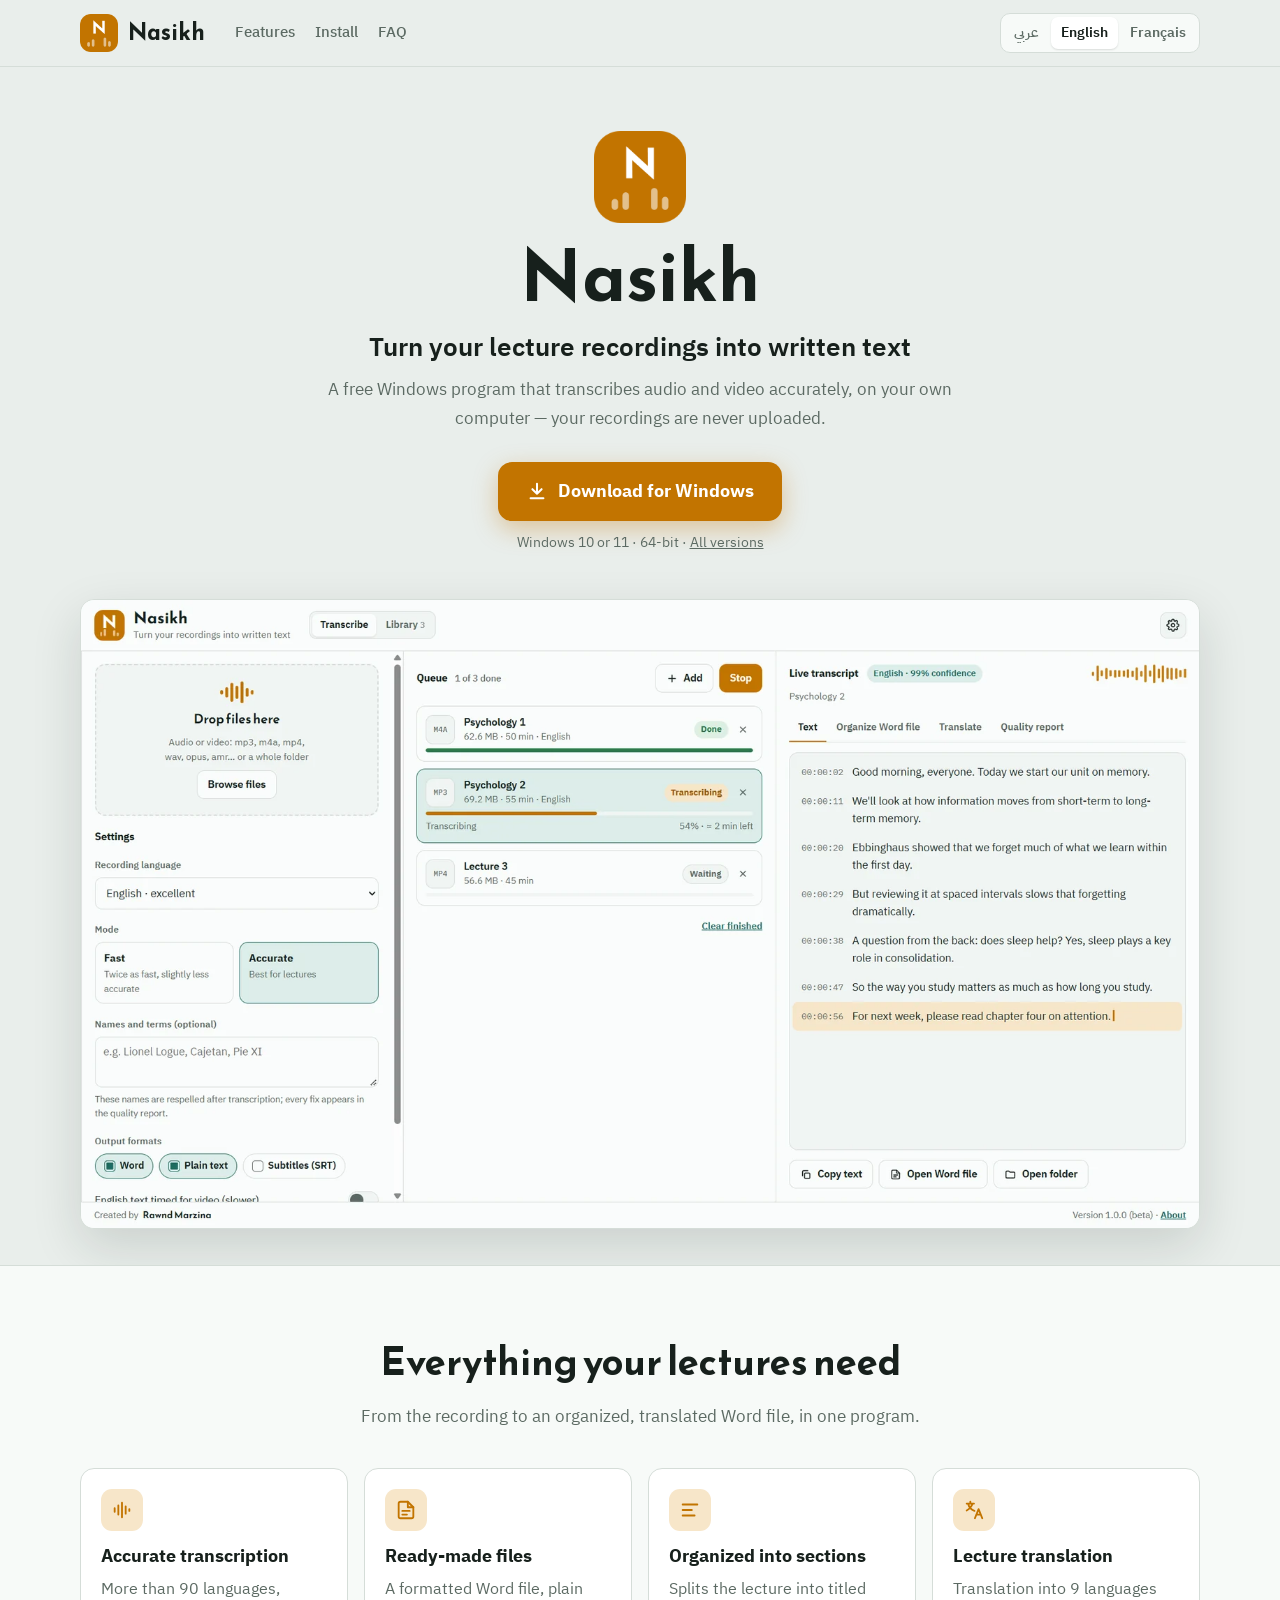
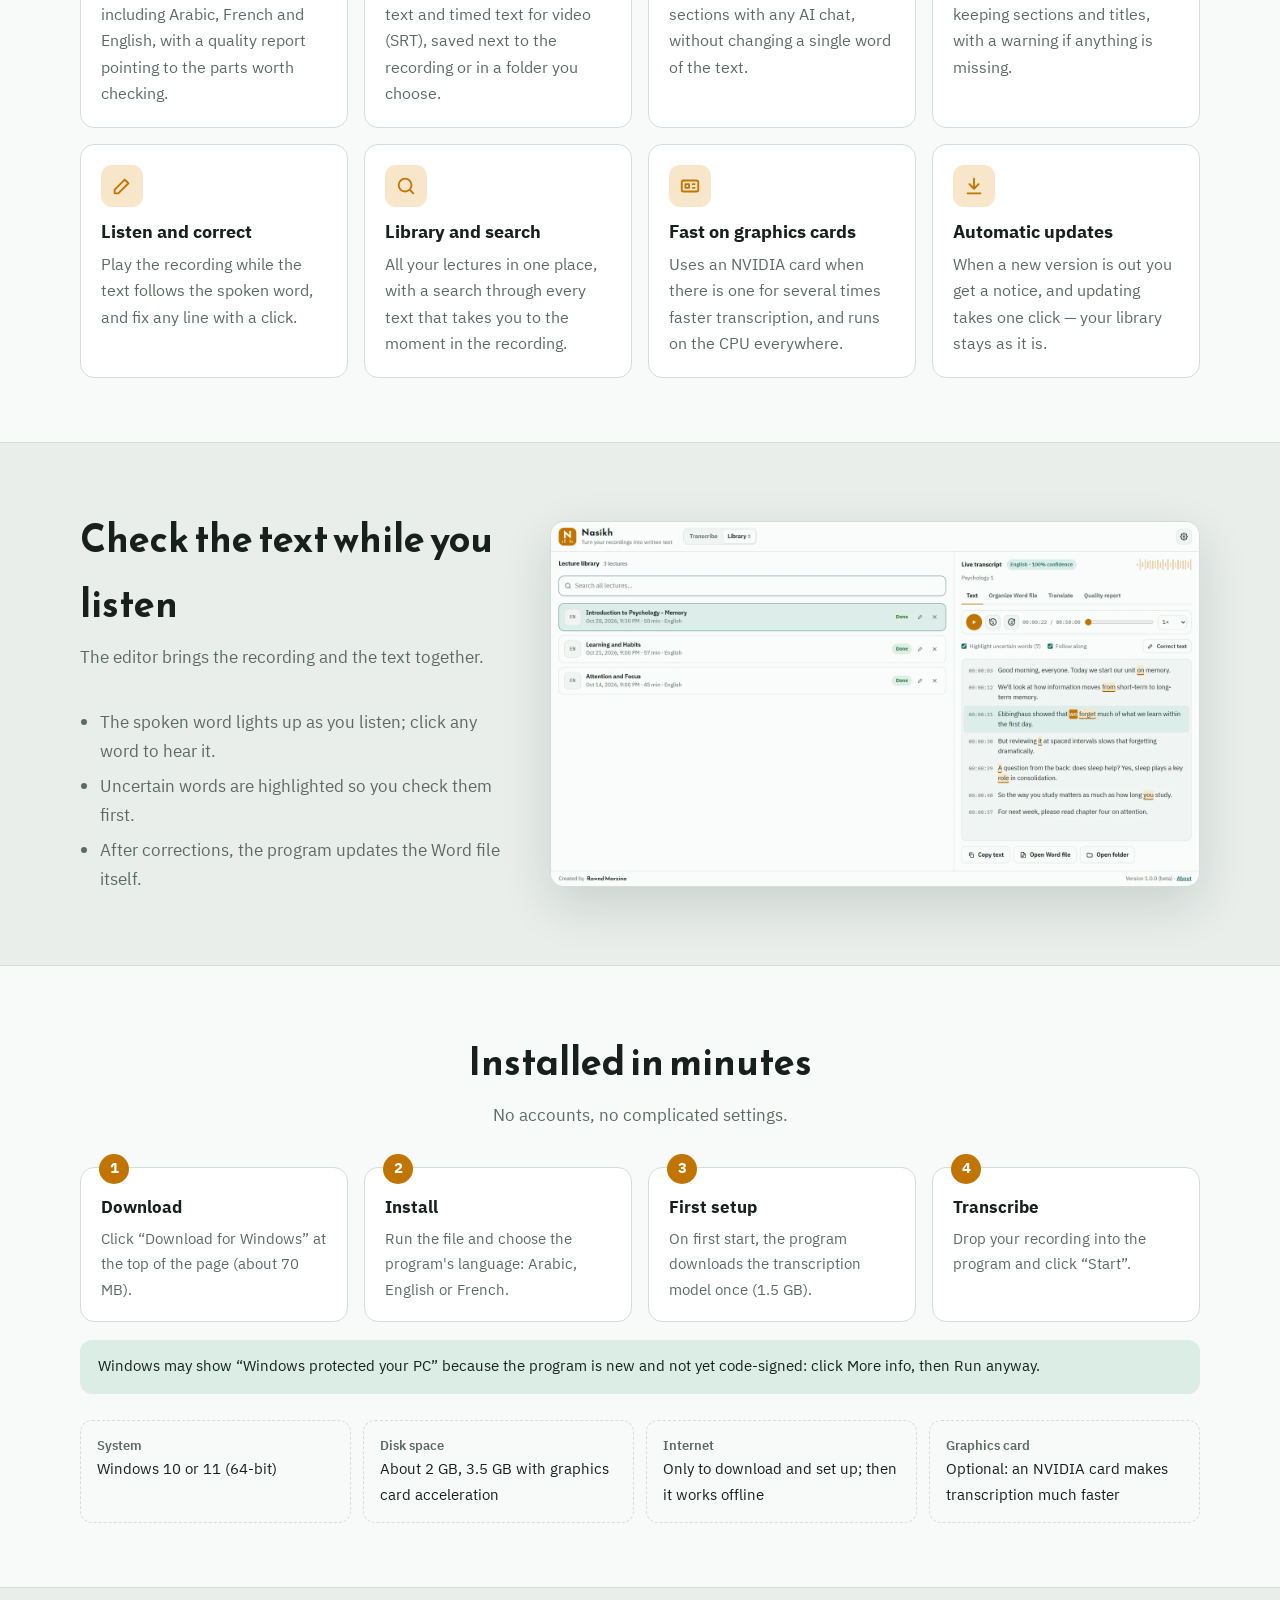
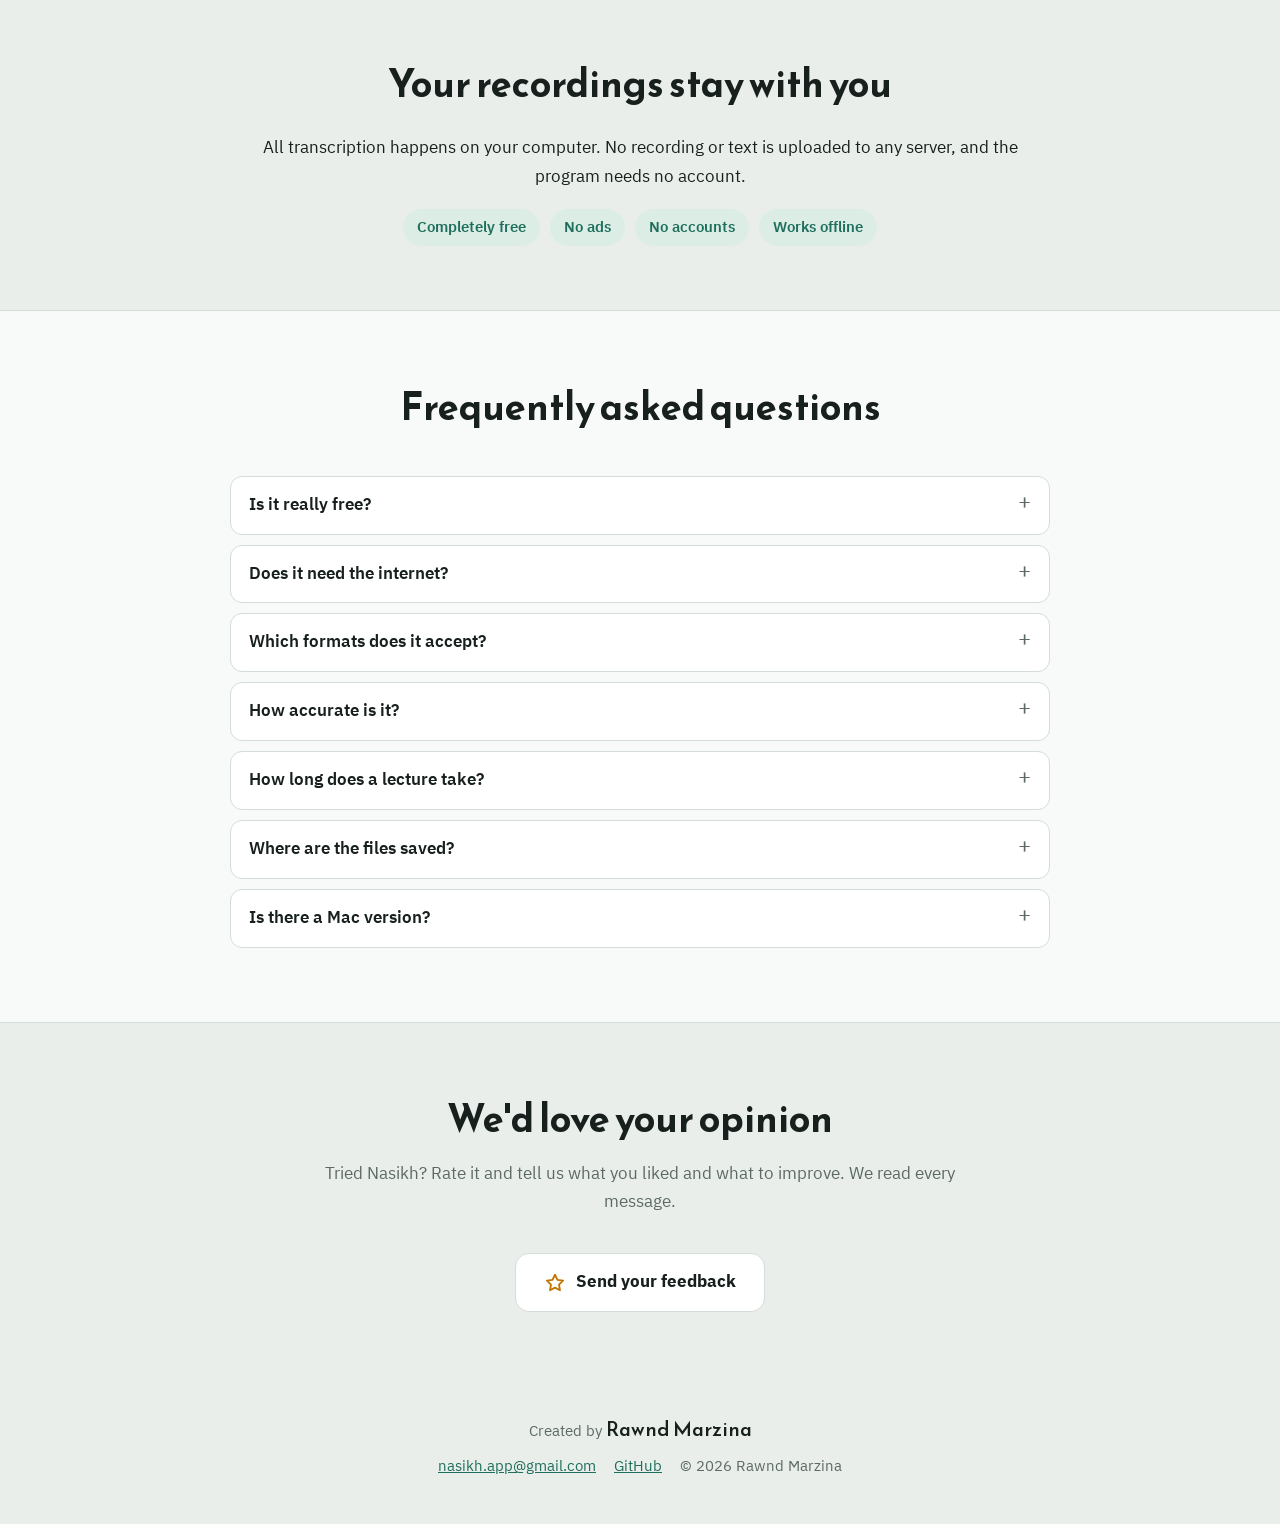
==== docs/index.html @ c2cf0ad9 "Add files via upload" ====
<!doctype html>
<html lang="ar" dir="rtl">
<head>
<meta charset="utf-8">
<meta name="viewport" content="width=device-width, initial-scale=1">
<title>ناسخ · Nasikh</title>
<meta name="description" content="ناسخ: برنامج مجاني يحوّل تسجيلات المحاضرات إلى نص مكتوب على جهازك. Nasikh: free lecture transcription for Windows.">
<meta property="og:title" content="ناسخ · Nasikh">
<meta property="og:description" content="حوّل تسجيلات محاضراتك إلى نص مكتوب، مجاناً وعلى جهازك · Turn your lecture recordings into written text, free.">
<meta property="og:image" content="img/shot-ar-transcribe.webp">
<link rel="icon" type="image/png" href="img/favicon.png" id="favicon">
<link rel="stylesheet" href="fonts/fonts.css">
<style>
  :root {
    --bg: #E9EEEB; --surface: #F7FAF8; --surface-2: #FFFFFF; --line: #D5DDD8; --ink: #17201C; --muted: #5C6A63;
    --accent: #C27400; --accent-ink: #FFFFFF; --accent-soft: #F7E6C9; --teal: #1F6F5C; --teal-soft: #DCEDE6;
    --shadow: 0 18px 50px rgba(20, 35, 28, .14);
    --font-display: "Reem Kufi", "IBM Plex Sans Arabic", system-ui, sans-serif;
    --font-body: "IBM Plex Sans Arabic", system-ui, sans-serif;
  }
  @media (prefers-color-scheme: dark) {
    :root {
      --bg: #1C1F23; --surface: #23272C; --surface-2: #2A2F35; --line: #363C43; --ink: #E2E6EA; --muted: #9AA3AC;
      --accent: #D6A05C; --accent-ink: #1E1408; --accent-soft: #3A3024; --teal: #7CC4AE; --teal-soft: #22332E;
      --shadow: 0 18px 50px rgba(0, 0, 0, .45);
    }
  }
  * { box-sizing: border-box; }
  html { scroll-behavior: smooth; }
  body { margin: 0; background: var(--bg); color: var(--ink); font-family: var(--font-body); font-size: 17px; line-height: 1.7; }
  a { color: var(--teal); }
  img { max-width: 100%; height: auto; display: block; }
  .wrap { width: min(1120px, 100% - 32px); margin-inline: auto; }

  /* header */
  header { position: sticky; top: 0; z-index: 10; background: color-mix(in srgb, var(--bg) 88%, transparent); backdrop-filter: blur(10px); border-bottom: 1px solid var(--line); }
  .bar { display: flex; align-items: center; gap: 18px; height: 66px; }
  .brand { display: flex; align-items: center; gap: 10px; text-decoration: none; color: var(--ink); font-family: var(--font-display); font-size: 23px; font-weight: 700; }
  .brand img { width: 38px; height: 38px; }
  nav.links { display: flex; gap: 20px; margin-inline-start: 12px; }
  nav.links a { color: var(--muted); text-decoration: none; font-size: 15px; font-weight: 500; }
  nav.links a:hover { color: var(--ink); }
  .langs { margin-inline-start: auto; display: inline-flex; padding: 3px; gap: 2px; border: 1px solid var(--line); border-radius: 10px; background: var(--surface); }
  .langs button { border: 0; background: transparent; color: var(--muted); font: inherit; font-size: 14px; font-weight: 600; padding: 4px 10px; border-radius: 7px; cursor: pointer; }
  .langs button[aria-pressed="true"] { background: var(--surface-2); color: var(--ink); box-shadow: 0 1px 2px rgba(0,0,0,.12); }

  /* hero */
  .hero { padding: 64px 0 36px; text-align: center; }
  .hero img.logo { width: 92px; height: 92px; margin: 0 auto 14px; }
  .hero h1 { margin: 0; font-family: var(--font-display); font-size: clamp(44px, 8vw, 72px); line-height: 1.1; }
  .hero .tag { margin: 10px auto 6px; font-size: clamp(20px, 3vw, 26px); font-weight: 600; max-width: 720px; }
  .hero .sub { margin: 0 auto; color: var(--muted); max-width: 640px; }
  .cta { margin-top: 28px; display: flex; flex-direction: column; align-items: center; gap: 10px; }
  .btn { display: inline-flex; align-items: center; gap: 10px; padding: 14px 28px; border-radius: 14px; text-decoration: none; font-weight: 700; font-size: 18px; }
  .btn-main { background: var(--accent); color: var(--accent-ink); box-shadow: 0 8px 24px color-mix(in srgb, var(--accent) 35%, transparent); }
  .btn-main:hover { filter: brightness(1.06); }
  .btn svg { width: 22px; height: 22px; }
  .meta { font-size: 14px; color: var(--muted); }
  .meta a { color: var(--muted); }
  .shot { margin: 44px auto 0; border-radius: 14px; overflow: hidden; border: 1px solid var(--line); box-shadow: var(--shadow); background: var(--surface); }

  section { padding: 64px 0; }
  section h2 { margin: 0 0 8px; font-family: var(--font-display); font-size: clamp(28px, 4vw, 38px); text-align: center; }
  section .lead { margin: 0 auto 36px; text-align: center; color: var(--muted); max-width: 640px; }
  .alt { background: var(--surface); border-block: 1px solid var(--line); }

  /* features */
  .grid { display: grid; grid-template-columns: repeat(auto-fit, minmax(240px, 1fr)); gap: 16px; }
  .card { padding: 20px; border: 1px solid var(--line); border-radius: 14px; background: var(--surface-2); }
  .card .ic { width: 42px; height: 42px; border-radius: 11px; display: grid; place-items: center; background: var(--accent-soft); color: var(--accent); margin-bottom: 10px; }
  .card .ic svg { width: 22px; height: 22px; }
  .card h3 { margin: 0 0 4px; font-size: 18px; }
  .card p { margin: 0; color: var(--muted); font-size: 15.5px; }

  /* editor showcase */
  .show { display: grid; grid-template-columns: 1fr 1.5fr; gap: 36px; align-items: center; }
  .show h2, .show .lead { text-align: start; margin-inline: 0; }
  .show ul { margin: 0; padding-inline-start: 20px; color: var(--muted); }
  .show li { margin-bottom: 6px; }
  .show .shot { margin: 0; }

  /* steps */
  .steps { display: grid; grid-template-columns: repeat(auto-fit, minmax(220px, 1fr)); gap: 16px; counter-reset: step; }
  .step { position: relative; padding: 22px 20px 18px; border-radius: 14px; background: var(--surface-2); border: 1px solid var(--line); }
  .step::before { counter-increment: step; content: counter(step); position: absolute; top: -14px; inset-inline-start: 18px; width: 30px; height: 30px; border-radius: 50%; display: grid; place-items: center; background: var(--accent); color: var(--accent-ink); font-weight: 700; font-size: 15px; }
  .step h3 { margin: 4px 0 4px; font-size: 17px; }
  .step p { margin: 0; color: var(--muted); font-size: 15px; }
  .note { margin-top: 18px; padding: 14px 18px; border-radius: 12px; background: var(--teal-soft); color: var(--ink); font-size: 15px; }
  .req { display: grid; grid-template-columns: repeat(auto-fit, minmax(220px, 1fr)); gap: 12px; margin-top: 26px; }
  .req div { padding: 14px 16px; border-radius: 12px; border: 1px dashed var(--line); font-size: 15px; }
  .req b { display: block; font-size: 13px; color: var(--muted); font-weight: 600; }

  /* privacy */
  .privacy { text-align: center; max-width: 760px; margin-inline: auto; }
  .privacy .badges { display: flex; flex-wrap: wrap; justify-content: center; gap: 10px; margin-top: 18px; }
  .privacy .badges span { padding: 6px 14px; border-radius: 999px; background: var(--teal-soft); color: var(--teal); font-weight: 600; font-size: 14.5px; }

  /* faq */
  .faq { max-width: 820px; margin-inline: auto; }
  details { border: 1px solid var(--line); border-radius: 12px; background: var(--surface-2); margin-bottom: 10px; }
  summary { cursor: pointer; padding: 14px 18px; font-weight: 600; list-style: none; display: flex; justify-content: space-between; gap: 10px; }
  summary::after { content: "+"; color: var(--muted); font-weight: 400; font-size: 22px; line-height: 1; }
  details[open] summary::after { content: "–"; }
  details p { margin: 0; padding: 0 18px 16px; color: var(--muted); }

  .count { font-size: 14px; color: var(--teal); font-weight: 600; }
  .feedback { text-align: center; }
  .feedback .btn { background: var(--surface-2); color: var(--ink); border: 1px solid var(--line); font-size: 17px; }
  .feedback .btn:hover { border-color: var(--accent); }
  .feedback .btn svg { color: var(--accent); }
  footer { padding: 36px 0 44px; text-align: center; color: var(--muted); font-size: 15px; }
  footer .credit { font-family: var(--font-display); font-size: 20px; color: var(--ink); }
  footer .row { display: flex; justify-content: center; flex-wrap: wrap; gap: 6px 18px; margin-top: 8px; }

  @media (max-width: 820px) {
    nav.links { display: none; }
    .show { grid-template-columns: 1fr; }
    .show h2, .show .lead { text-align: center; margin-inline: auto; }
  }
</style>
</head>
<body>

<header>
  <div class="wrap bar">
    <a class="brand" href="#top"><img class="mark" src="img/icon.png" alt=""><span data-t="name"></span></a>
    <nav class="links">
      <a href="#features" data-t="navFeatures"></a>
      <a href="#install" data-t="navInstall"></a>
      <a href="#faq" data-t="navFaq"></a>
    </nav>
    <div class="langs" role="group" aria-label="Language">
      <button type="button" data-lang="ar">عربي</button>
      <button type="button" data-lang="en">English</button>
      <button type="button" data-lang="fr">Français</button>
    </div>
  </div>
</header>

<main id="top">
  <div class="wrap hero">
    <img class="logo mark" src="img/icon.png" alt="">
    <h1 data-t="name"></h1>
    <p class="tag" data-t="tagline"></p>
    <p class="sub" data-t="sub"></p>
    <div class="cta">
      <a class="btn btn-main" id="dl" href="https://github.com/nasikh-app/nasikh/releases/latest">
        <svg viewBox="0 0 24 24" fill="none" stroke="currentColor" stroke-width="2.2" stroke-linecap="round" stroke-linejoin="round" aria-hidden="true"><path d="M12 4v11M7 10l5 5 5-5M5 20h14"/></svg>
        <span data-t="download"></span>
      </a>
      <span class="count" id="dlCount" hidden></span>
      <span class="meta"><span id="dlMeta" data-t="requires"></span> · <a href="https://github.com/nasikh-app/nasikh/releases" data-t="allVersions"></a></span>
    </div>
    <div class="shot"><img id="shotMain" src="img/shot-ar-transcribe.webp" width="1600" height="900" alt=""></div>
  </div>

  <section id="features" class="alt">
    <div class="wrap">
      <h2 data-t="featTitle"></h2>
      <p class="lead" data-t="featLead"></p>
      <div class="grid">
        <div class="card"><div class="ic"><svg viewBox="0 0 24 24" fill="none" stroke="currentColor" stroke-width="2" stroke-linecap="round" aria-hidden="true"><path d="M4 10v4M8 7v10M12 4v16M16 8v8M20 11v2"/></svg></div><h3 data-t="f1t"></h3><p data-t="f1"></p></div>
        <div class="card"><div class="ic"><svg viewBox="0 0 24 24" fill="none" stroke="currentColor" stroke-width="2" stroke-linecap="round" stroke-linejoin="round" aria-hidden="true"><path d="M14 3H6a2 2 0 0 0-2 2v14a2 2 0 0 0 2 2h12a2 2 0 0 0 2-2V9z"/><path d="M14 3v6h6M8 13h8M8 17h5"/></svg></div><h3 data-t="f2t"></h3><p data-t="f2"></p></div>
        <div class="card"><div class="ic"><svg viewBox="0 0 24 24" fill="none" stroke="currentColor" stroke-width="2" stroke-linecap="round" aria-hidden="true"><path d="M4 6h16M4 12h10M4 18h13"/></svg></div><h3 data-t="f3t"></h3><p data-t="f3"></p></div>
        <div class="card"><div class="ic"><svg viewBox="0 0 24 24" fill="none" stroke="currentColor" stroke-width="2" stroke-linecap="round" stroke-linejoin="round" aria-hidden="true"><path d="M4 5h8M8 3v2M5.5 5c1 4 4 7 7 8M10.5 5c-1 3-3.5 6-6.5 7.5M13 21l4-10 4 10M14.5 17h5"/></svg></div><h3 data-t="f4t"></h3><p data-t="f4"></p></div>
        <div class="card"><div class="ic"><svg viewBox="0 0 24 24" fill="none" stroke="currentColor" stroke-width="2" stroke-linecap="round" stroke-linejoin="round" aria-hidden="true"><path d="M4 20h4L19 9l-4-4L4 16z"/></svg></div><h3 data-t="f5t"></h3><p data-t="f5"></p></div>
        <div class="card"><div class="ic"><svg viewBox="0 0 24 24" fill="none" stroke="currentColor" stroke-width="2" stroke-linecap="round" aria-hidden="true"><circle cx="11" cy="11" r="7"/><path d="M20 20l-3.5-3.5"/></svg></div><h3 data-t="f6t"></h3><p data-t="f6"></p></div>
        <div class="card"><div class="ic"><svg viewBox="0 0 24 24" fill="none" stroke="currentColor" stroke-width="2" stroke-linecap="round" stroke-linejoin="round" aria-hidden="true"><rect x="3" y="6" width="18" height="12" rx="2"/><path d="M7 10h4v4H7zM15 10h2M15 14h2"/></svg></div><h3 data-t="f7t"></h3><p data-t="f7"></p></div>
        <div class="card"><div class="ic"><svg viewBox="0 0 24 24" fill="none" stroke="currentColor" stroke-width="2" stroke-linecap="round" stroke-linejoin="round" aria-hidden="true"><path d="M12 4v11M7 10l5 5 5-5M5 20h14"/></svg></div><h3 data-t="f8t"></h3><p data-t="f8"></p></div>
      </div>
    </div>
  </section>

  <section>
    <div class="wrap show">
      <div>
        <h2 data-t="edTitle"></h2>
        <p class="lead" data-t="edLead"></p>
        <ul><li data-t="ed1"></li><li data-t="ed2"></li><li data-t="ed3"></li></ul>
      </div>
      <div class="shot"><img id="shotEditor" src="img/shot-ar-editor.webp" width="1600" height="900" alt="" loading="lazy"></div>
    </div>
  </section>

  <section id="install" class="alt">
    <div class="wrap">
      <h2 data-t="insTitle"></h2>
      <p class="lead" data-t="insLead"></p>
      <div class="steps">
        <div class="step"><h3 data-t="s1t"></h3><p data-t="s1"></p></div>
        <div class="step"><h3 data-t="s2t"></h3><p data-t="s2"></p></div>
        <div class="step"><h3 data-t="s3t"></h3><p data-t="s3"></p></div>
        <div class="step"><h3 data-t="s4t"></h3><p data-t="s4"></p></div>
      </div>
      <p class="note" data-t="smartscreen"></p>
      <div class="req">
        <div><b data-t="rOsT"></b><span data-t="rOs"></span></div>
        <div><b data-t="rDiskT"></b><span data-t="rDisk"></span></div>
        <div><b data-t="rNetT"></b><span data-t="rNet"></span></div>
        <div><b data-t="rGpuT"></b><span data-t="rGpu"></span></div>
      </div>
    </div>
  </section>

  <section>
    <div class="wrap privacy">
      <h2 data-t="prTitle"></h2>
      <p data-t="pr"></p>
      <div class="badges"><span data-t="b1"></span><span data-t="b2"></span><span data-t="b3"></span><span data-t="b4"></span></div>
    </div>
  </section>

  <section id="faq" class="alt">
    <div class="wrap faq">
      <h2 data-t="faqTitle"></h2>
      <p class="lead"></p>
      <details><summary data-t="q1"></summary><p data-t="a1"></p></details>
      <details><summary data-t="q2"></summary><p data-t="a2"></p></details>
      <details><summary data-t="q3"></summary><p data-t="a3"></p></details>
      <details><summary data-t="q4"></summary><p data-t="a4"></p></details>
      <details><summary data-t="q5"></summary><p data-t="a5"></p></details>
      <details><summary data-t="q6"></summary><p data-t="a6"></p></details>
      <details><summary data-t="q7"></summary><p data-t="a7"></p></details>
    </div>
  </section>
  <section class="feedback">
    <div class="wrap">
      <h2 data-t="fbTitle"></h2>
      <p class="lead" data-t="fb"></p>
      <a class="btn" id="fbBtn" href="mailto:nasikh.app@gmail.com" target="_blank" rel="noopener">
        <svg viewBox="0 0 24 24" fill="none" stroke="currentColor" stroke-width="2" stroke-linecap="round" stroke-linejoin="round" aria-hidden="true"><path d="M12 3l2.7 5.6 6.1.9-4.4 4.3 1 6.1L12 17l-5.4 2.9 1-6.1L3.2 9.5l6.1-.9z"/></svg>
        <span data-t="fbBtn"></span>
      </a>
    </div>
  </section>
</main>

<footer>
  <div class="wrap">
    <div><span data-t="by"></span> <bdi class="credit" dir="ltr">Rawnd Marzina</bdi></div>
    <div class="row">
      <a href="mailto:nasikh.app@gmail.com" dir="ltr">nasikh.app@gmail.com</a>
      <a href="https://github.com/nasikh-app/nasikh">GitHub</a>
      <span dir="ltr">© 2026 Rawnd Marzina</span>
    </div>
  </div>
</footer>

<script>
(function () {
  "use strict";
  var T = {
    ar: {
      title: "ناسخ · برنامج مجاني لتفريغ المحاضرات", name: "ناسخ",
      navFeatures: "المزايا", navInstall: "التثبيت", navFaq: "أسئلة شائعة",
      tagline: "حوّل تسجيلات محاضراتك إلى نص مكتوب",
      sub: "برنامج مجاني لويندوز يفرّغ الصوت والفيديو بدقة، ويعمل على جهازك دون رفع تسجيلاتك إلى أي مكان.",
      download: "تنزيل لويندوز", requires: "ويندوز 10 أو 11 · 64 بت", allVersions: "كل الإصدارات",
      meta: "الإصدار {v} · {s} م.ب · ويندوز 10 أو 11", beta: "تجريبي",
      featTitle: "كل ما تحتاجه لمحاضراتك", featLead: "من التسجيل إلى ملف Word مرتّب ومترجم، في برنامج واحد.",
      f1t: "تفريغ دقيق", f1: "أكثر من 90 لغة، منها العربية والفرنسية والإنجليزية، مع تقرير جودة يدلّك على المواضع التي تحتاج مراجعة.",
      f2t: "ملفات جاهزة", f2: "ملف Word منسّق، ونص عادي، ونص بتوقيت للفيديو (SRT)، تُحفظ بجانب التسجيل أو في المجلد الذي تختاره.",
      f3t: "ترتيب في أقسام", f3: "يقسّم المحاضرة إلى أقسام بعناوين بمساعدة أي منصة ذكاء اصطناعي، دون أن يغيّر كلمة واحدة من النص.",
      f4t: "ترجمة المحاضرة", f4: "ترجمة إلى 9 لغات مع الحفاظ على الأقسام والعناوين، وتنبيه إذا نقص شيء من الترجمة.",
      f5t: "استماع وتصحيح", f5: "استمع إلى التسجيل والنص يتابع الكلمة المقروءة، وصحّح أي سطر بضغطة.",
      f6t: "مكتبة وبحث", f6: "كل محاضراتك في مكان واحد، مع بحث في نصوصها كلها يأخذك إلى اللحظة نفسها في التسجيل.",
      f7t: "سريع على كرت الشاشة", f7: "يستعمل كرت NVIDIA إن وُجد ليكون التفريغ أسرع بعدة مرات، ويعمل على المعالج في كل الأجهزة.",
      f8t: "تحديثات تلقائية", f8: "عند صدور نسخة جديدة يظهر تنبيه، والتحديث بضغطة دون أن تتأثر مكتبتك.",
      edTitle: "راجع النص وأنت تستمع", edLead: "المحرر يجمع التسجيل والنص في شاشة واحدة.",
      ed1: "الكلمة المقروءة تتلوّن مع الصوت، واضغط أي كلمة لتسمعها.",
      ed2: "الكلمات غير المؤكدة مميّزة لتراجعها أولاً.",
      ed3: "بعد التصحيح يحدّث البرنامج ملف Word نفسه.",
      insTitle: "التثبيت في دقائق", insLead: "بلا حسابات ولا إعدادات معقدة.",
      s1t: "نزّل البرنامج", s1: "اضغط «تنزيل لويندوز» أعلى الصفحة (حوالي 70 م.ب).",
      s2t: "ثبّته", s2: "شغّل الملف، واختر لغة البرنامج: العربية أو الإنجليزية أو الفرنسية.",
      s3t: "التجهيز الأول", s3: "عند أول تشغيل ينزّل البرنامج نموذج التفريغ مرة واحدة فقط (1.5 غ.ب).",
      s4t: "ابدأ التفريغ", s4: "اسحب تسجيلك إلى البرنامج واضغط «ابدأ التفريغ».",
      smartscreen: "قد يظهر تحذير «Windows protected your PC» لأن البرنامج جديد وغير موقّع رقمياً بعد: اضغط More info ثم Run anyway.",
      rOsT: "النظام", rOs: "ويندوز 10 أو 11 (64 بت)",
      rDiskT: "المساحة", rDisk: "حوالي 2 غ.ب، و3.5 غ.ب مع تسريع كرت الشاشة",
      rNetT: "الإنترنت", rNet: "للتنزيل والتجهيز الأول فقط، ثم يعمل دونه",
      rGpuT: "كرت الشاشة", rGpu: "اختياري: كرت NVIDIA يجعل التفريغ أسرع بكثير",
      prTitle: "تسجيلاتك تبقى عندك", pr: "يجري التفريغ كله على جهازك. لا يُرفع أي تسجيل أو نص إلى أي خادم، ولا يحتاج البرنامج إلى حساب.",
      b1: "مجاني بالكامل", b2: "بلا إعلانات", b3: "بلا حسابات", b4: "يعمل دون إنترنت",
      faqTitle: "أسئلة شائعة",
      q1: "هل البرنامج مجاني فعلاً؟", a1: "نعم، مجاني بالكامل وبلا إعلانات ولا اشتراكات.",
      q2: "هل يحتاج إلى إنترنت؟", a2: "فقط للتنزيل والتجهيز الأول. بعدها يفرّغ دون إنترنت. ترتيب المحاضرة وترجمتها يتمّان بنسخ النص إلى منصة ذكاء اصطناعي تختارها.",
      q3: "ما الصيغ التي يقبلها؟", a3: "الصوت والفيديو بأغلب الصيغ: MP3 وM4A وWAV وOPUS وAMR وMP4 وMOV وMKV وغيرها، ومنها رسائل واتساب الصوتية.",
      q4: "ما مدى دقة التفريغ؟", a4: "الدقة عالية في التسجيلات الواضحة. أضف أسماء الأعلام والمصطلحات قبل التفريغ ليصحّح البرنامج إملاءها، وراجع المواضع التي يدلّك عليها تقرير الجودة.",
      q5: "كم يستغرق تفريغ محاضرة؟", a5: "مع كرت شاشة NVIDIA تُفرَّغ محاضرة ساعة في دقائق، وعلى المعالج وحده يستغرق الأمر وقتاً أطول.",
      q6: "أين تُحفظ الملفات؟", a6: "بجانب التسجيل الأصلي، أو في مجلد تختاره من الإعدادات. ونسخة من كل محاضرة تبقى في مكتبة البرنامج.",
      q7: "هل يوجد إصدار للماك؟", a7: "حالياً لويندوز فقط.",
      fbTitle: "رأيك يهمنا", fb: "جرّبت ناسخ؟ قيّمه وأخبرنا بما أعجبك وما نحسّنه. نقرأ كل رأي.", fbBtn: "أرسل رأيك",
      downloads: "نُزّل {n} مرة",
      by: "فكرة وتطوير:"
    },
    en: {
      title: "Nasikh · Free lecture transcription", name: "Nasikh",
      navFeatures: "Features", navInstall: "Install", navFaq: "FAQ",
      tagline: "Turn your lecture recordings into written text",
      sub: "A free Windows program that transcribes audio and video accurately, on your own computer — your recordings are never uploaded.",
      download: "Download for Windows", requires: "Windows 10 or 11 · 64-bit", allVersions: "All versions",
      meta: "Version {v} · {s} MB · Windows 10 or 11", beta: "beta",
      featTitle: "Everything your lectures need", featLead: "From the recording to an organized, translated Word file, in one program.",
      f1t: "Accurate transcription", f1: "More than 90 languages, including Arabic, French and English, with a quality report pointing to the parts worth checking.",
      f2t: "Ready-made files", f2: "A formatted Word file, plain text and timed text for video (SRT), saved next to the recording or in a folder you choose.",
      f3t: "Organized into sections", f3: "Splits the lecture into titled sections with any AI chat, without changing a single word of the text.",
      f4t: "Lecture translation", f4: "Translation into 9 languages keeping sections and titles, with a warning if anything is missing.",
      f5t: "Listen and correct", f5: "Play the recording while the text follows the spoken word, and fix any line with a click.",
      f6t: "Library and search", f6: "All your lectures in one place, with a search through every text that takes you to the moment in the recording.",
      f7t: "Fast on graphics cards", f7: "Uses an NVIDIA card when there is one for several times faster transcription, and runs on the CPU everywhere.",
      f8t: "Automatic updates", f8: "When a new version is out you get a notice, and updating takes one click — your library stays as it is.",
      edTitle: "Check the text while you listen", edLead: "The editor brings the recording and the text together.",
      ed1: "The spoken word lights up as you listen; click any word to hear it.",
      ed2: "Uncertain words are highlighted so you check them first.",
      ed3: "After corrections, the program updates the Word file itself.",
      insTitle: "Installed in minutes", insLead: "No accounts, no complicated settings.",
      s1t: "Download", s1: "Click “Download for Windows” at the top of the page (about 70 MB).",
      s2t: "Install", s2: "Run the file and choose the program's language: Arabic, English or French.",
      s3t: "First setup", s3: "On first start, the program downloads the transcription model once (1.5 GB).",
      s4t: "Transcribe", s4: "Drop your recording into the program and click “Start”.",
      smartscreen: "Windows may show “Windows protected your PC” because the program is new and not yet code-signed: click More info, then Run anyway.",
      rOsT: "System", rOs: "Windows 10 or 11 (64-bit)",
      rDiskT: "Disk space", rDisk: "About 2 GB, 3.5 GB with graphics card acceleration",
      rNetT: "Internet", rNet: "Only to download and set up; then it works offline",
      rGpuT: "Graphics card", rGpu: "Optional: an NVIDIA card makes transcription much faster",
      prTitle: "Your recordings stay with you", pr: "All transcription happens on your computer. No recording or text is uploaded to any server, and the program needs no account.",
      b1: "Completely free", b2: "No ads", b3: "No accounts", b4: "Works offline",
      faqTitle: "Frequently asked questions",
      q1: "Is it really free?", a1: "Yes — completely free, with no ads and no subscriptions.",
      q2: "Does it need the internet?", a2: "Only to download and for the first setup. After that it transcribes offline. Organizing and translating a lecture work by copying the text into an AI chat of your choice.",
      q3: "Which formats does it accept?", a3: "Audio and video in most formats: MP3, M4A, WAV, OPUS, AMR, MP4, MOV, MKV and more, including WhatsApp voice messages.",
      q4: "How accurate is it?", a4: "Very accurate on clear recordings. Add names and terms before transcribing so the program fixes their spelling, and check the parts the quality report points to.",
      q5: "How long does a lecture take?", a5: "With an NVIDIA graphics card, an hour-long lecture takes minutes; on the CPU alone it takes longer.",
      q6: "Where are the files saved?", a6: "Next to the original recording, or in a folder you choose in the settings. A copy of every lecture also stays in the program's library.",
      q7: "Is there a Mac version?", a7: "For now, Windows only.",
      fbTitle: "We'd love your opinion", fb: "Tried Nasikh? Rate it and tell us what you liked and what to improve. We read every message.", fbBtn: "Send your feedback",
      downloads: "Downloaded {n} times",
      by: "Created by"
    },
    fr: {
      title: "Nasikh · Transcription gratuite de cours", name: "Nasikh",
      navFeatures: "Fonctions", navInstall: "Installation", navFaq: "Questions",
      tagline: "Transformez vos enregistrements de cours en texte",
      sub: "Un programme gratuit pour Windows qui transcrit l'audio et la vidéo avec précision, sur votre ordinateur — vos enregistrements ne sont jamais envoyés ailleurs.",
      download: "Télécharger pour Windows", requires: "Windows 10 ou 11 · 64 bits", allVersions: "Toutes les versions",
      meta: "Version {v} · {s} Mo · Windows 10 ou 11", beta: "bêta",
      featTitle: "Tout ce dont vos cours ont besoin", featLead: "De l'enregistrement à un fichier Word organisé et traduit, dans un seul programme.",
      f1t: "Transcription précise", f1: "Plus de 90 langues, dont l'arabe, le français et l'anglais, avec un rapport de qualité qui signale les passages à vérifier.",
      f2t: "Fichiers prêts", f2: "Un fichier Word mis en forme, du texte brut et du texte minuté pour la vidéo (SRT), à côté de l'enregistrement ou dans le dossier de votre choix.",
      f3t: "Organisation en sections", f3: "Découpe le cours en sections titrées avec n'importe quelle IA, sans changer un seul mot du texte.",
      f4t: "Traduction du cours", f4: "Traduction dans 9 langues en gardant sections et titres, avec une alerte s'il manque quelque chose.",
      f5t: "Écouter et corriger", f5: "Écoutez l'enregistrement pendant que le texte suit le mot prononcé, et corrigez une ligne d'un clic.",
      f6t: "Bibliothèque et recherche", f6: "Tous vos cours au même endroit, avec une recherche dans tous les textes qui vous amène au moment précis de l'enregistrement.",
      f7t: "Rapide avec une carte graphique", f7: "Utilise une carte NVIDIA s'il y en a une pour une transcription plusieurs fois plus rapide, et fonctionne partout sur le processeur.",
      f8t: "Mises à jour automatiques", f8: "Quand une nouvelle version sort, un avis s'affiche et la mise à jour se fait d'un clic, sans toucher à votre bibliothèque.",
      edTitle: "Vérifiez le texte en écoutant", edLead: "L'éditeur réunit l'enregistrement et le texte.",
      ed1: "Le mot prononcé s'allume pendant l'écoute ; cliquez sur un mot pour l'entendre.",
      ed2: "Les mots incertains sont surlignés pour les vérifier en premier.",
      ed3: "Après correction, le programme met à jour le fichier Word lui-même.",
      insTitle: "Installé en quelques minutes", insLead: "Ni compte, ni réglages compliqués.",
      s1t: "Téléchargez", s1: "Cliquez sur « Télécharger pour Windows » en haut de la page (environ 70 Mo).",
      s2t: "Installez", s2: "Lancez le fichier et choisissez la langue du programme : arabe, anglais ou français.",
      s3t: "Première préparation", s3: "Au premier lancement, le programme télécharge une seule fois le modèle de transcription (1,5 Go).",
      s4t: "Transcrivez", s4: "Déposez votre enregistrement dans le programme et cliquez sur « Démarrer ».",
      smartscreen: "Windows peut afficher « Windows a protégé votre ordinateur », car le programme est nouveau et pas encore signé : cliquez sur Informations complémentaires, puis Exécuter quand même.",
      rOsT: "Système", rOs: "Windows 10 ou 11 (64 bits)",
      rDiskT: "Espace disque", rDisk: "Environ 2 Go, 3,5 Go avec l'accélération graphique",
      rNetT: "Internet", rNet: "Seulement pour télécharger et préparer ; ensuite hors ligne",
      rGpuT: "Carte graphique", rGpu: "Facultatif : une carte NVIDIA accélère beaucoup la transcription",
      prTitle: "Vos enregistrements restent chez vous", pr: "Toute la transcription se fait sur votre ordinateur. Aucun enregistrement ni texte n'est envoyé à un serveur, et le programme ne demande aucun compte.",
      b1: "Entièrement gratuit", b2: "Sans publicité", b3: "Sans compte", b4: "Fonctionne hors ligne",
      faqTitle: "Questions fréquentes",
      q1: "Est-ce vraiment gratuit ?", a1: "Oui, entièrement gratuit, sans publicité ni abonnement.",
      q2: "Faut-il internet ?", a2: "Seulement pour télécharger et pour la première préparation. Ensuite la transcription se fait hors ligne. L'organisation et la traduction d'un cours se font en copiant le texte dans l'IA de votre choix.",
      q3: "Quels formats sont acceptés ?", a3: "L'audio et la vidéo dans la plupart des formats : MP3, M4A, WAV, OPUS, AMR, MP4, MOV, MKV et d'autres, y compris les messages vocaux WhatsApp.",
      q4: "Quelle est la précision ?", a4: "Très bonne sur les enregistrements clairs. Ajoutez les noms et les termes avant la transcription pour que le programme corrige leur orthographe, et vérifiez les passages signalés par le rapport de qualité.",
      q5: "Combien de temps pour un cours ?", a5: "Avec une carte graphique NVIDIA, un cours d'une heure prend quelques minutes ; sur le processeur seul, c'est plus long.",
      q6: "Où sont enregistrés les fichiers ?", a6: "À côté de l'enregistrement d'origine, ou dans un dossier choisi dans les réglages. Une copie de chaque cours reste aussi dans la bibliothèque du programme.",
      q7: "Existe-t-il une version Mac ?", a7: "Pour l'instant, Windows seulement.",
      fbTitle: "Votre avis compte", fb: "Vous avez essayé Nasikh ? Notez-le et dites-nous ce qui vous a plu et ce qu'il faut améliorer. Nous lisons chaque message.", fbBtn: "Donner votre avis",
      downloads: "Téléchargé {n} fois",
      by: "Créé par"
    }
  };
  // Set once the accounts exist (see packaging/github/WEBSITE.md).
  var CONFIG = {
    goatcounter: "nasikh",  // https://nasikh.goatcounter.com (private visitor statistics)
    feedback: "https://forms.gle/FH2LsjnkosEtTKuNA",  // Google Form (rating + comments), answers go to nasikh.app@gmail.com
    showDownloadsFrom: 100  // the download count appears on the page from this number (always with ?stats)
  };
  var release = null, downloads = 0;

  if (CONFIG.goatcounter) {  // cookie-free statistics, seen only by the site's owner
    var gc = document.createElement("script");
    gc.async = true;
    gc.src = "https://gc.zgo.at/count.js";
    gc.setAttribute("data-goatcounter", "https://" + CONFIG.goatcounter + ".goatcounter.com/count");
    document.head.appendChild(gc);
  }
  if (CONFIG.feedback) document.getElementById("fbBtn").href = CONFIG.feedback;

  function pickLang() {
    var m = /[?&]lang=(ar|en|fr)/.exec(location.search);
    if (m) return m[1];
    try { var saved = localStorage.getItem("nasikh-lang"); if (T[saved]) return saved; } catch (e) {}
    var nav = (navigator.language || "ar").slice(0, 2);
    return T[nav] ? nav : "ar";
  }

  function apply(lang) {
    var t = T[lang], root = document.documentElement;
    root.lang = lang;
    root.dir = lang === "ar" ? "rtl" : "ltr";
    document.title = t.title;
    document.querySelectorAll("[data-t]").forEach(function (el) { el.textContent = t[el.getAttribute("data-t")] || ""; });
    document.querySelectorAll(".langs button").forEach(function (b) { b.setAttribute("aria-pressed", String(b.dataset.lang === lang)); });
    // the logo letter follows the language, as in the program: ن in Arabic, N otherwise
    var latin = lang === "ar" ? "" : "-latin";
    document.querySelectorAll("img.mark").forEach(function (im) { im.src = "img/icon" + latin + ".png"; });
    document.getElementById("favicon").href = "img/favicon" + latin + ".png";
    document.getElementById("shotMain").src = "img/shot-" + lang + "-transcribe.webp";
    document.getElementById("shotMain").alt = t.tagline;
    document.getElementById("shotEditor").src = "img/shot-" + lang + "-editor.webp";
    document.getElementById("shotEditor").alt = t.edTitle;
    if (release) {
      var v = release.version.split("-");
      document.getElementById("dlMeta").textContent = t.meta.replace("{v}", v[0] + (v[1] ? " (" + t.beta + ")" : ""))
        .replace("{s}", Math.round(release.size / 1048576));
    }
    var count = document.getElementById("dlCount");
    count.hidden = !(downloads && (downloads >= CONFIG.showDownloadsFrom || /[?&]stats\b/.test(location.search)));
    count.textContent = t.downloads.replace("{n}", downloads.toLocaleString(lang === "ar" ? "en" : lang));
    if (!CONFIG.feedback) {
      document.getElementById("fbBtn").href = "mailto:nasikh.app@gmail.com?subject=" + encodeURIComponent(t.fbBtn + " · Nasikh");
    }
    try { localStorage.setItem("nasikh-lang", lang); } catch (e) {}
  }

  var lang = pickLang();
  apply(lang);
  document.querySelectorAll(".langs button").forEach(function (b) {
    b.addEventListener("click", function () { lang = b.dataset.lang; apply(lang); });
  });

  // The download button points straight at the newest installer.
  // All releases at once: the newest one feeds the download button, all of them the count.
  fetch("https://api.github.com/repos/nasikh-app/nasikh/releases?per_page=100")
    .then(function (r) { return r.ok ? r.json() : null; })
    .then(function (list) {
      if (!list) return;
      var setup = function (rel) {
        return (rel.assets || []).filter(function (a) { return /^Nasikh-Setup-.*\.exe$/.test(a.name); })[0];
      };
      list.forEach(function (rel) { var a = setup(rel); if (a) downloads += a.download_count || 0; });
      var latest = list.filter(function (rel) { return !rel.draft && !rel.prerelease && setup(rel); })[0];
      if (latest) {
        var asset = setup(latest);
        document.getElementById("dl").href = asset.browser_download_url;
        release = { version: String(latest.tag_name).replace(/^v/, ""), size: asset.size };
      }
      apply(lang);
    })
    .catch(function () {});
})();
</script>
</body>
</html>
---- docs/fonts/fonts.css ----
@font-face {
  font-family: 'IBM Plex Sans Arabic';
  font-style: normal;
  font-weight: 400;
  font-display: swap;
  src: url(IBMPlexSansArabic-400-arabic-a9cefd.woff2) format('woff2');
  unicode-range: U+0600-06FF, U+0750-077F, U+0870-0891, U+0897-08E1, U+08E3-08FF, U+200C-200E, U+2010-2011, U+204F, U+2E41, U+FB50-FDFF, U+FE70-FE74, U+FE76-FEFC, U+102E0-102FB, U+10E60-10E7E, U+10EC2-10EC7, U+10EC9-10EEE, U+10EF0-10EFF, U+1EE00-1EE03, U+1EE05-1EE1F, U+1EE21-1EE22, U+1EE24, U+1EE27, U+1EE29-1EE32, U+1EE34-1EE37, U+1EE39, U+1EE3B, U+1EE42, U+1EE47, U+1EE49, U+1EE4B, U+1EE4D-1EE4F, U+1EE51-1EE52, U+1EE54, U+1EE57, U+1EE59, U+1EE5B, U+1EE5D, U+1EE5F, U+1EE61-1EE62, U+1EE64, U+1EE67-1EE6A, U+1EE6C-1EE72, U+1EE74-1EE77, U+1EE79-1EE7C, U+1EE7E, U+1EE80-1EE89, U+1EE8B-1EE9B, U+1EEA1-1EEA3, U+1EEA5-1EEA9, U+1EEAB-1EEBB, U+1EEF0-1EEF1;
}
@font-face {
  font-family: 'IBM Plex Sans Arabic';
  font-style: normal;
  font-weight: 400;
  font-display: swap;
  src: url(IBMPlexSansArabic-400-latin-ext-9e1027.woff2) format('woff2');
  unicode-range: U+0100-02BA, U+02BD-02C5, U+02C7-02CC, U+02CE-02D7, U+02DD-02FF, U+0304, U+0308, U+0329, U+1D00-1DBF, U+1E00-1E9F, U+1EF2-1EFF, U+2020, U+20A0-20AB, U+20AD-20C4, U+2113, U+2C60-2C7F, U+A720-A7FF;
}
@font-face {
  font-family: 'IBM Plex Sans Arabic';
  font-style: normal;
  font-weight: 400;
  font-display: swap;
  src: url(IBMPlexSansArabic-400-latin-653bfd.woff2) format('woff2');
  unicode-range: U+0000-00FF, U+0131, U+0152-0153, U+02BB-02BC, U+02C6, U+02DA, U+02DC, U+0304, U+0308, U+0329, U+2000-206F, U+20AC, U+2122, U+2191, U+2193, U+2212, U+2215, U+FEFF, U+FFFD;
}
@font-face {
  font-family: 'IBM Plex Sans Arabic';
  font-style: normal;
  font-weight: 500;
  font-display: swap;
  src: url(IBMPlexSansArabic-500-arabic-31cb97.woff2) format('woff2');
  unicode-range: U+0600-06FF, U+0750-077F, U+0870-0891, U+0897-08E1, U+08E3-08FF, U+200C-200E, U+2010-2011, U+204F, U+2E41, U+FB50-FDFF, U+FE70-FE74, U+FE76-FEFC, U+102E0-102FB, U+10E60-10E7E, U+10EC2-10EC7, U+10EC9-10EEE, U+10EF0-10EFF, U+1EE00-1EE03, U+1EE05-1EE1F, U+1EE21-1EE22, U+1EE24, U+1EE27, U+1EE29-1EE32, U+1EE34-1EE37, U+1EE39, U+1EE3B, U+1EE42, U+1EE47, U+1EE49, U+1EE4B, U+1EE4D-1EE4F, U+1EE51-1EE52, U+1EE54, U+1EE57, U+1EE59, U+1EE5B, U+1EE5D, U+1EE5F, U+1EE61-1EE62, U+1EE64, U+1EE67-1EE6A, U+1EE6C-1EE72, U+1EE74-1EE77, U+1EE79-1EE7C, U+1EE7E, U+1EE80-1EE89, U+1EE8B-1EE9B, U+1EEA1-1EEA3, U+1EEA5-1EEA9, U+1EEAB-1EEBB, U+1EEF0-1EEF1;
}
@font-face {
  font-family: 'IBM Plex Sans Arabic';
  font-style: normal;
  font-weight: 500;
  font-display: swap;
  src: url(IBMPlexSansArabic-500-latin-ext-946dca.woff2) format('woff2');
  unicode-range: U+0100-02BA, U+02BD-02C5, U+02C7-02CC, U+02CE-02D7, U+02DD-02FF, U+0304, U+0308, U+0329, U+1D00-1DBF, U+1E00-1E9F, U+1EF2-1EFF, U+2020, U+20A0-20AB, U+20AD-20C4, U+2113, U+2C60-2C7F, U+A720-A7FF;
}
@font-face {
  font-family: 'IBM Plex Sans Arabic';
  font-style: normal;
  font-weight: 500;
  font-display: swap;
  src: url(IBMPlexSansArabic-500-latin-c55b4b.woff2) format('woff2');
  unicode-range: U+0000-00FF, U+0131, U+0152-0153, U+02BB-02BC, U+02C6, U+02DA, U+02DC, U+0304, U+0308, U+0329, U+2000-206F, U+20AC, U+2122, U+2191, U+2193, U+2212, U+2215, U+FEFF, U+FFFD;
}
@font-face {
  font-family: 'IBM Plex Sans Arabic';
  font-style: normal;
  font-weight: 600;
  font-display: swap;
  src: url(IBMPlexSansArabic-600-arabic-9e5c01.woff2) format('woff2');
  unicode-range: U+0600-06FF, U+0750-077F, U+0870-0891, U+0897-08E1, U+08E3-08FF, U+200C-200E, U+2010-2011, U+204F, U+2E41, U+FB50-FDFF, U+FE70-FE74, U+FE76-FEFC, U+102E0-102FB, U+10E60-10E7E, U+10EC2-10EC7, U+10EC9-10EEE, U+10EF0-10EFF, U+1EE00-1EE03, U+1EE05-1EE1F, U+1EE21-1EE22, U+1EE24, U+1EE27, U+1EE29-1EE32, U+1EE34-1EE37, U+1EE39, U+1EE3B, U+1EE42, U+1EE47, U+1EE49, U+1EE4B, U+1EE4D-1EE4F, U+1EE51-1EE52, U+1EE54, U+1EE57, U+1EE59, U+1EE5B, U+1EE5D, U+1EE5F, U+1EE61-1EE62, U+1EE64, U+1EE67-1EE6A, U+1EE6C-1EE72, U+1EE74-1EE77, U+1EE79-1EE7C, U+1EE7E, U+1EE80-1EE89, U+1EE8B-1EE9B, U+1EEA1-1EEA3, U+1EEA5-1EEA9, U+1EEAB-1EEBB, U+1EEF0-1EEF1;
}
@font-face {
  font-family: 'IBM Plex Sans Arabic';
  font-style: normal;
  font-weight: 600;
  font-display: swap;
  src: url(IBMPlexSansArabic-600-latin-ext-995920.woff2) format('woff2');
  unicode-range: U+0100-02BA, U+02BD-02C5, U+02C7-02CC, U+02CE-02D7, U+02DD-02FF, U+0304, U+0308, U+0329, U+1D00-1DBF, U+1E00-1E9F, U+1EF2-1EFF, U+2020, U+20A0-20AB, U+20AD-20C4, U+2113, U+2C60-2C7F, U+A720-A7FF;
}
@font-face {
  font-family: 'IBM Plex Sans Arabic';
  font-style: normal;
  font-weight: 600;
  font-display: swap;
  src: url(IBMPlexSansArabic-600-latin-ee160f.woff2) format('woff2');
  unicode-range: U+0000-00FF, U+0131, U+0152-0153, U+02BB-02BC, U+02C6, U+02DA, U+02DC, U+0304, U+0308, U+0329, U+2000-206F, U+20AC, U+2122, U+2191, U+2193, U+2212, U+2215, U+FEFF, U+FFFD;
}
@font-face {
  font-family: 'IBM Plex Sans Arabic';
  font-style: normal;
  font-weight: 700;
  font-display: swap;
  src: url(IBMPlexSansArabic-700-arabic-27765d.woff2) format('woff2');
  unicode-range: U+0600-06FF, U+0750-077F, U+0870-0891, U+0897-08E1, U+08E3-08FF, U+200C-200E, U+2010-2011, U+204F, U+2E41, U+FB50-FDFF, U+FE70-FE74, U+FE76-FEFC, U+102E0-102FB, U+10E60-10E7E, U+10EC2-10EC7, U+10EC9-10EEE, U+10EF0-10EFF, U+1EE00-1EE03, U+1EE05-1EE1F, U+1EE21-1EE22, U+1EE24, U+1EE27, U+1EE29-1EE32, U+1EE34-1EE37, U+1EE39, U+1EE3B, U+1EE42, U+1EE47, U+1EE49, U+1EE4B, U+1EE4D-1EE4F, U+1EE51-1EE52, U+1EE54, U+1EE57, U+1EE59, U+1EE5B, U+1EE5D, U+1EE5F, U+1EE61-1EE62, U+1EE64, U+1EE67-1EE6A, U+1EE6C-1EE72, U+1EE74-1EE77, U+1EE79-1EE7C, U+1EE7E, U+1EE80-1EE89, U+1EE8B-1EE9B, U+1EEA1-1EEA3, U+1EEA5-1EEA9, U+1EEAB-1EEBB, U+1EEF0-1EEF1;
}
@font-face {
  font-family: 'IBM Plex Sans Arabic';
  font-style: normal;
  font-weight: 700;
  font-display: swap;
  src: url(IBMPlexSansArabic-700-latin-ext-6d13d2.woff2) format('woff2');
  unicode-range: U+0100-02BA, U+02BD-02C5, U+02C7-02CC, U+02CE-02D7, U+02DD-02FF, U+0304, U+0308, U+0329, U+1D00-1DBF, U+1E00-1E9F, U+1EF2-1EFF, U+2020, U+20A0-20AB, U+20AD-20C4, U+2113, U+2C60-2C7F, U+A720-A7FF;
}
@font-face {
  font-family: 'IBM Plex Sans Arabic';
  font-style: normal;
  font-weight: 700;
  font-display: swap;
  src: url(IBMPlexSansArabic-700-latin-9e002e.woff2) format('woff2');
  unicode-range: U+0000-00FF, U+0131, U+0152-0153, U+02BB-02BC, U+02C6, U+02DA, U+02DC, U+0304, U+0308, U+0329, U+2000-206F, U+20AC, U+2122, U+2191, U+2193, U+2212, U+2215, U+FEFF, U+FFFD;
}
@font-face {
  font-family: 'Reem Kufi';
  font-style: normal;
  font-weight: 500;
  font-display: swap;
  src: url(ReemKufi-500-arabic-e2bdee.woff2) format('woff2');
  unicode-range: U+0600-06FF, U+0750-077F, U+0870-0891, U+0897-08E1, U+08E3-08FF, U+200C-200E, U+2010-2011, U+204F, U+2E41, U+FB50-FDFF, U+FE70-FE74, U+FE76-FEFC, U+102E0-102FB, U+10E60-10E7E, U+10EC2-10EC7, U+10EC9-10EEE, U+10EF0-10EFF, U+1EE00-1EE03, U+1EE05-1EE1F, U+1EE21-1EE22, U+1EE24, U+1EE27, U+1EE29-1EE32, U+1EE34-1EE37, U+1EE39, U+1EE3B, U+1EE42, U+1EE47, U+1EE49, U+1EE4B, U+1EE4D-1EE4F, U+1EE51-1EE52, U+1EE54, U+1EE57, U+1EE59, U+1EE5B, U+1EE5D, U+1EE5F, U+1EE61-1EE62, U+1EE64, U+1EE67-1EE6A, U+1EE6C-1EE72, U+1EE74-1EE77, U+1EE79-1EE7C, U+1EE7E, U+1EE80-1EE89, U+1EE8B-1EE9B, U+1EEA1-1EEA3, U+1EEA5-1EEA9, U+1EEAB-1EEBB, U+1EEF0-1EEF1;
}
@font-face {
  font-family: 'Reem Kufi';
  font-style: normal;
  font-weight: 500;
  font-display: swap;
  src: url(ReemKufi-500-latin-ext-9b0edc.woff2) format('woff2');
  unicode-range: U+0100-02BA, U+02BD-02C5, U+02C7-02CC, U+02CE-02D7, U+02DD-02FF, U+0304, U+0308, U+0329, U+1D00-1DBF, U+1E00-1E9F, U+1EF2-1EFF, U+2020, U+20A0-20AB, U+20AD-20C4, U+2113, U+2C60-2C7F, U+A720-A7FF;
}
@font-face {
  font-family: 'Reem Kufi';
  font-style: normal;
  font-weight: 500;
  font-display: swap;
  src: url(ReemKufi-500-latin-ac55a9.woff2) format('woff2');
  unicode-range: U+0000-00FF, U+0131, U+0152-0153, U+02BB-02BC, U+02C6, U+02DA, U+02DC, U+0304, U+0308, U+0329, U+2000-206F, U+20AC, U+2122, U+2191, U+2193, U+2212, U+2215, U+FEFF, U+FFFD;
}
@font-face {
  font-family: 'Reem Kufi';
  font-style: normal;
  font-weight: 600;
  font-display: swap;
  src: url(ReemKufi-600-arabic-e2bdee.woff2) format('woff2');
  unicode-range: U+0600-06FF, U+0750-077F, U+0870-0891, U+0897-08E1, U+08E3-08FF, U+200C-200E, U+2010-2011, U+204F, U+2E41, U+FB50-FDFF, U+FE70-FE74, U+FE76-FEFC, U+102E0-102FB, U+10E60-10E7E, U+10EC2-10EC7, U+10EC9-10EEE, U+10EF0-10EFF, U+1EE00-1EE03, U+1EE05-1EE1F, U+1EE21-1EE22, U+1EE24, U+1EE27, U+1EE29-1EE32, U+1EE34-1EE37, U+1EE39, U+1EE3B, U+1EE42, U+1EE47, U+1EE49, U+1EE4B, U+1EE4D-1EE4F, U+1EE51-1EE52, U+1EE54, U+1EE57, U+1EE59, U+1EE5B, U+1EE5D, U+1EE5F, U+1EE61-1EE62, U+1EE64, U+1EE67-1EE6A, U+1EE6C-1EE72, U+1EE74-1EE77, U+1EE79-1EE7C, U+1EE7E, U+1EE80-1EE89, U+1EE8B-1EE9B, U+1EEA1-1EEA3, U+1EEA5-1EEA9, U+1EEAB-1EEBB, U+1EEF0-1EEF1;
}
@font-face {
  font-family: 'Reem Kufi';
  font-style: normal;
  font-weight: 600;
  font-display: swap;
  src: url(ReemKufi-600-latin-ext-9b0edc.woff2) format('woff2');
  unicode-range: U+0100-02BA, U+02BD-02C5, U+02C7-02CC, U+02CE-02D7, U+02DD-02FF, U+0304, U+0308, U+0329, U+1D00-1DBF, U+1E00-1E9F, U+1EF2-1EFF, U+2020, U+20A0-20AB, U+20AD-20C4, U+2113, U+2C60-2C7F, U+A720-A7FF;
}
@font-face {
  font-family: 'Reem Kufi';
  font-style: normal;
  font-weight: 600;
  font-display: swap;
  src: url(ReemKufi-600-latin-ac55a9.woff2) format('woff2');
  unicode-range: U+0000-00FF, U+0131, U+0152-0153, U+02BB-02BC, U+02C6, U+02DA, U+02DC, U+0304, U+0308, U+0329, U+2000-206F, U+20AC, U+2122, U+2191, U+2193, U+2212, U+2215, U+FEFF, U+FFFD;
}
@font-face {
  font-family: 'Reem Kufi';
  font-style: normal;
  font-weight: 700;
  font-display: swap;
  src: url(ReemKufi-700-arabic-e2bdee.woff2) format('woff2');
  unicode-range: U+0600-06FF, U+0750-077F, U+0870-0891, U+0897-08E1, U+08E3-08FF, U+200C-200E, U+2010-2011, U+204F, U+2E41, U+FB50-FDFF, U+FE70-FE74, U+FE76-FEFC, U+102E0-102FB, U+10E60-10E7E, U+10EC2-10EC7, U+10EC9-10EEE, U+10EF0-10EFF, U+1EE00-1EE03, U+1EE05-1EE1F, U+1EE21-1EE22, U+1EE24, U+1EE27, U+1EE29-1EE32, U+1EE34-1EE37, U+1EE39, U+1EE3B, U+1EE42, U+1EE47, U+1EE49, U+1EE4B, U+1EE4D-1EE4F, U+1EE51-1EE52, U+1EE54, U+1EE57, U+1EE59, U+1EE5B, U+1EE5D, U+1EE5F, U+1EE61-1EE62, U+1EE64, U+1EE67-1EE6A, U+1EE6C-1EE72, U+1EE74-1EE77, U+1EE79-1EE7C, U+1EE7E, U+1EE80-1EE89, U+1EE8B-1EE9B, U+1EEA1-1EEA3, U+1EEA5-1EEA9, U+1EEAB-1EEBB, U+1EEF0-1EEF1;
}
@font-face {
  font-family: 'Reem Kufi';
  font-style: normal;
  font-weight: 700;
  font-display: swap;
  src: url(ReemKufi-700-latin-ext-9b0edc.woff2) format('woff2');
  unicode-range: U+0100-02BA, U+02BD-02C5, U+02C7-02CC, U+02CE-02D7, U+02DD-02FF, U+0304, U+0308, U+0329, U+1D00-1DBF, U+1E00-1E9F, U+1EF2-1EFF, U+2020, U+20A0-20AB, U+20AD-20C4, U+2113, U+2C60-2C7F, U+A720-A7FF;
}
@font-face {
  font-family: 'Reem Kufi';
  font-style: normal;
  font-weight: 700;
  font-display: swap;
  src: url(ReemKufi-700-latin-ac55a9.woff2) format('woff2');
  unicode-range: U+0000-00FF, U+0131, U+0152-0153, U+02BB-02BC, U+02C6, U+02DA, U+02DC, U+0304, U+0308, U+0329, U+2000-206F, U+20AC, U+2122, U+2191, U+2193, U+2212, U+2215, U+FEFF, U+FFFD;
}
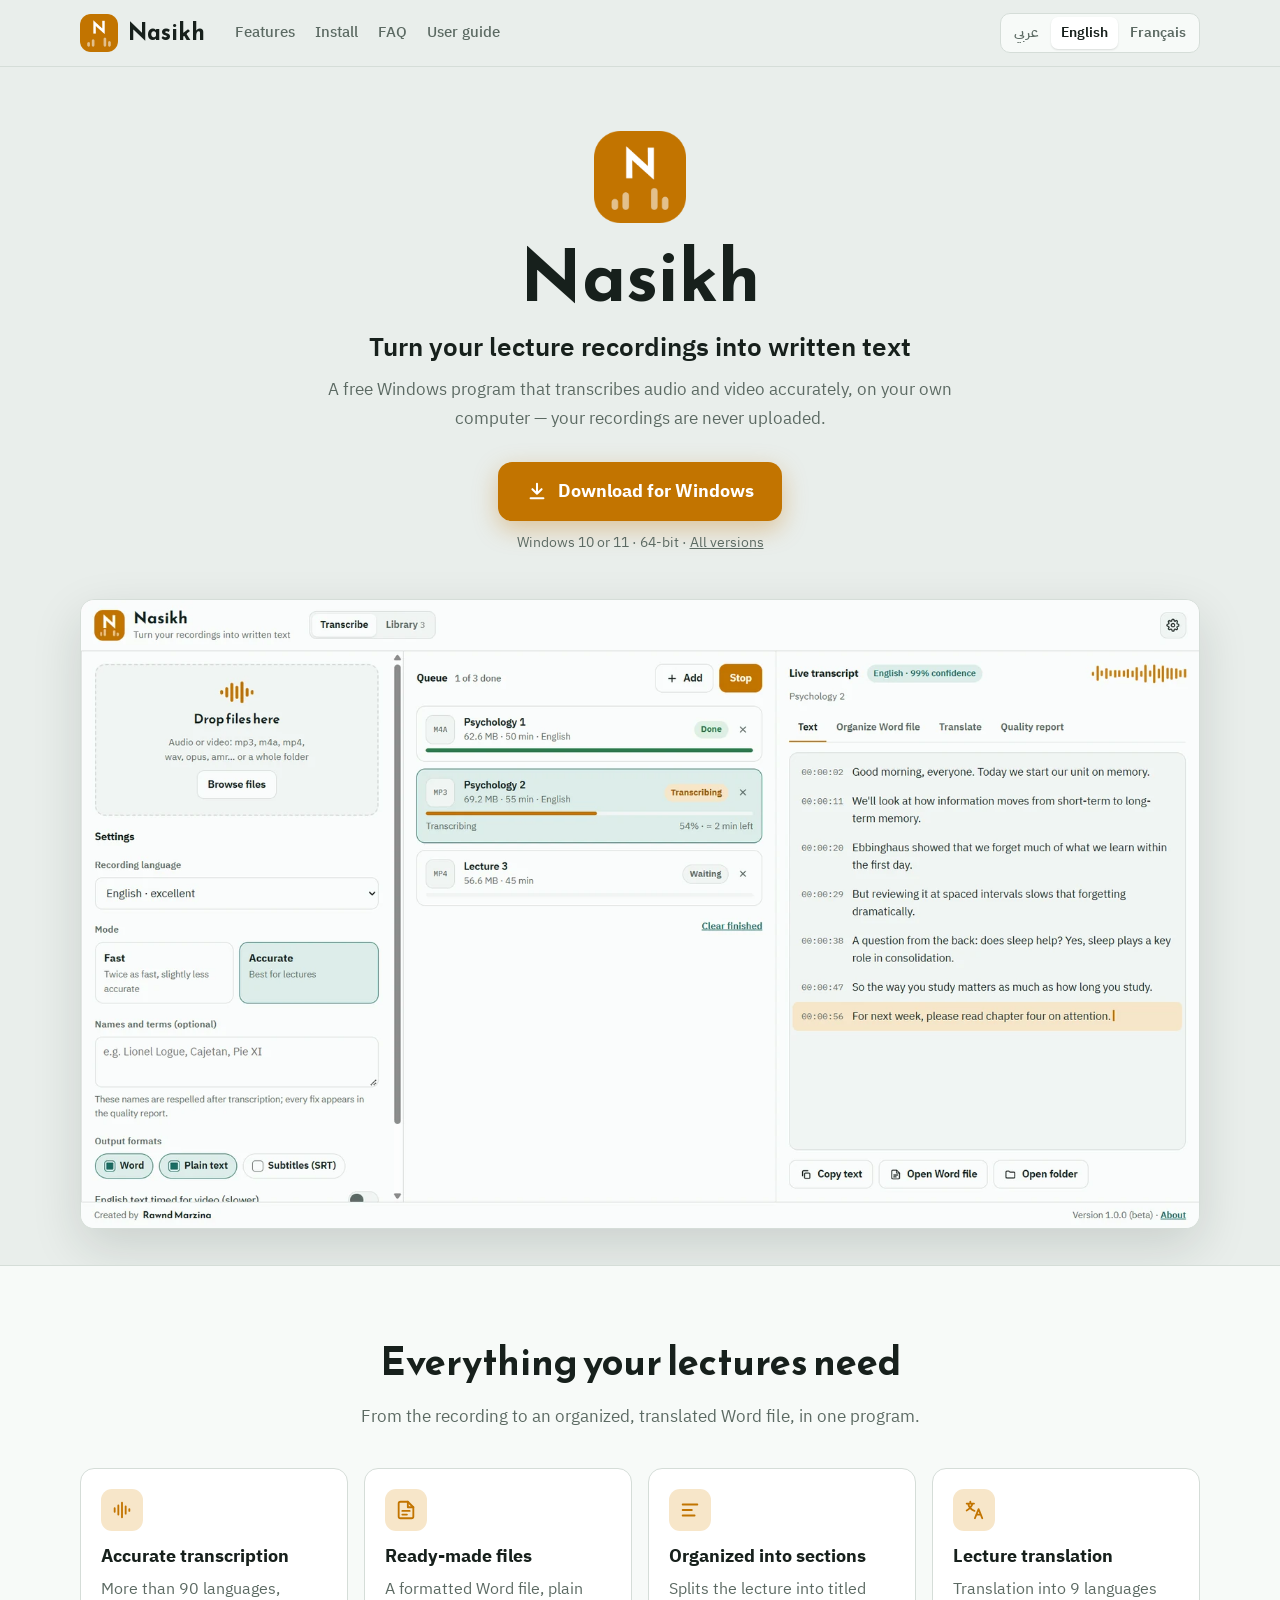
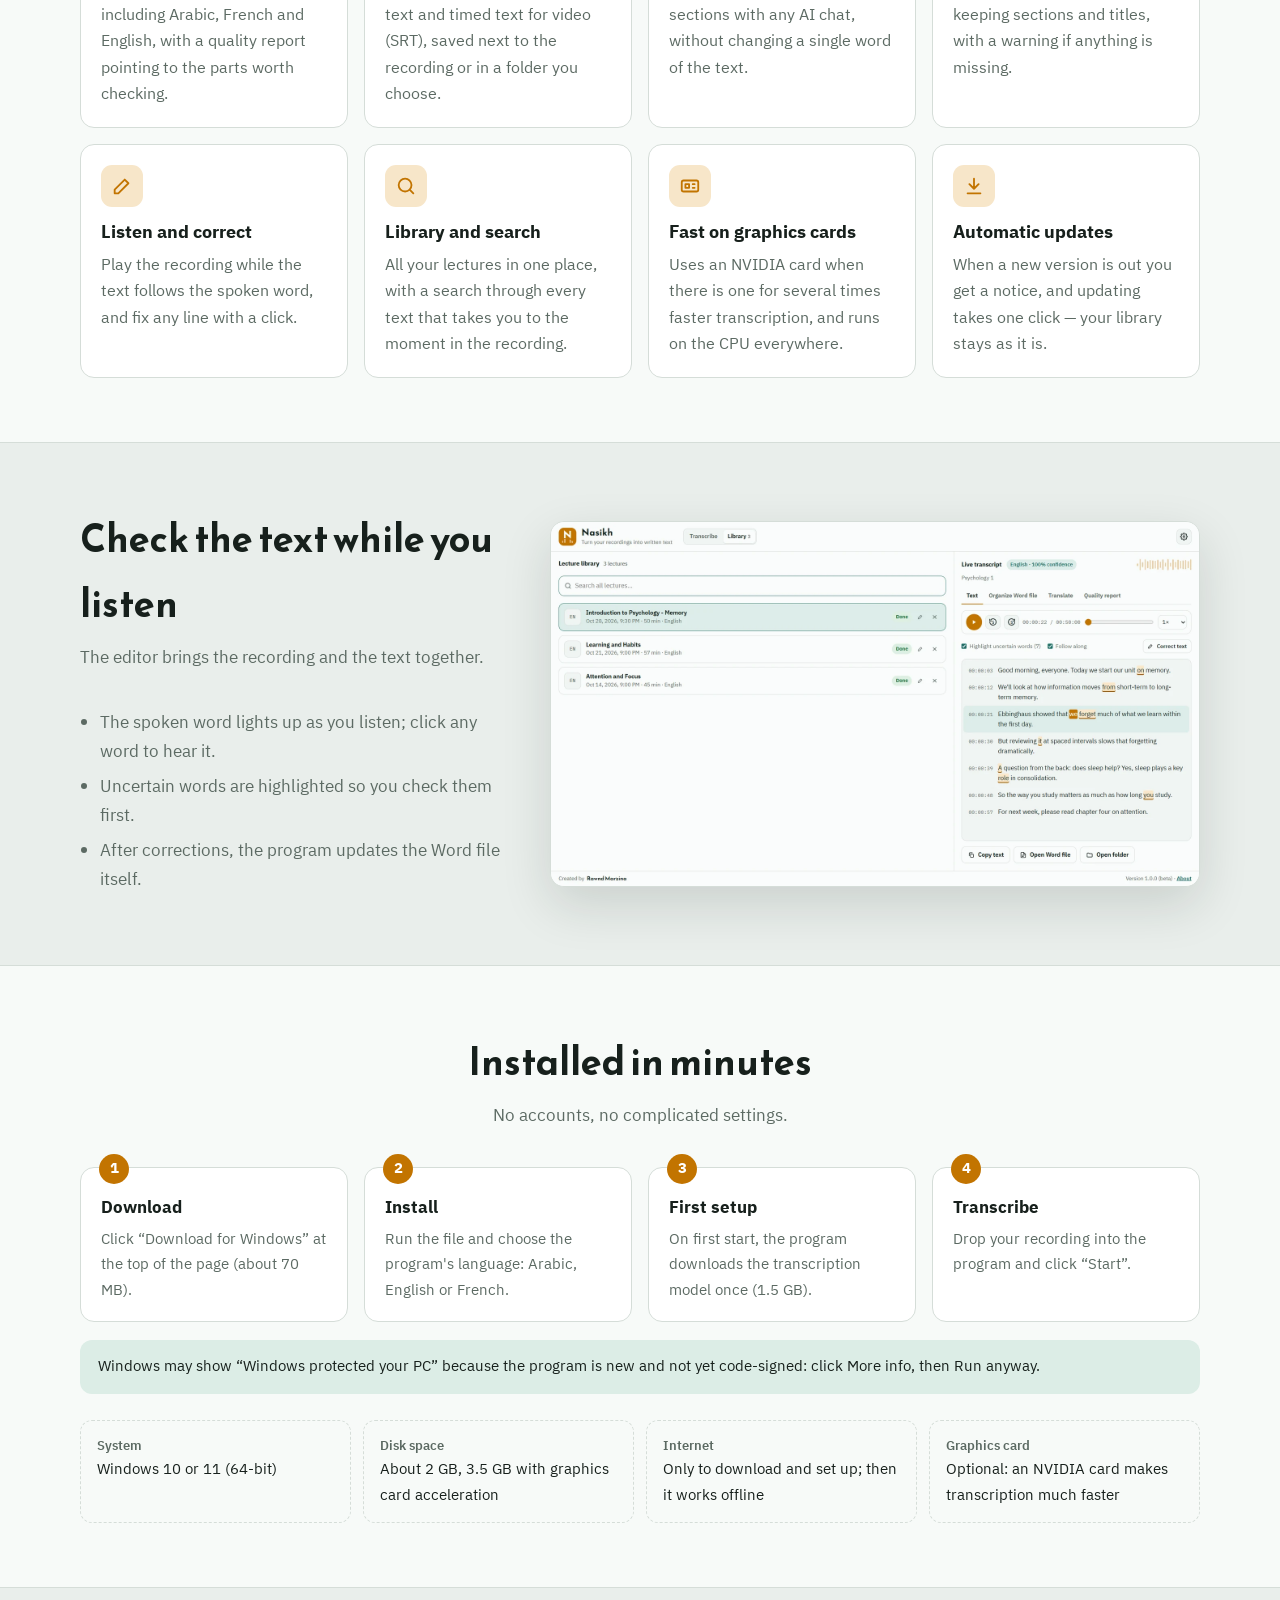
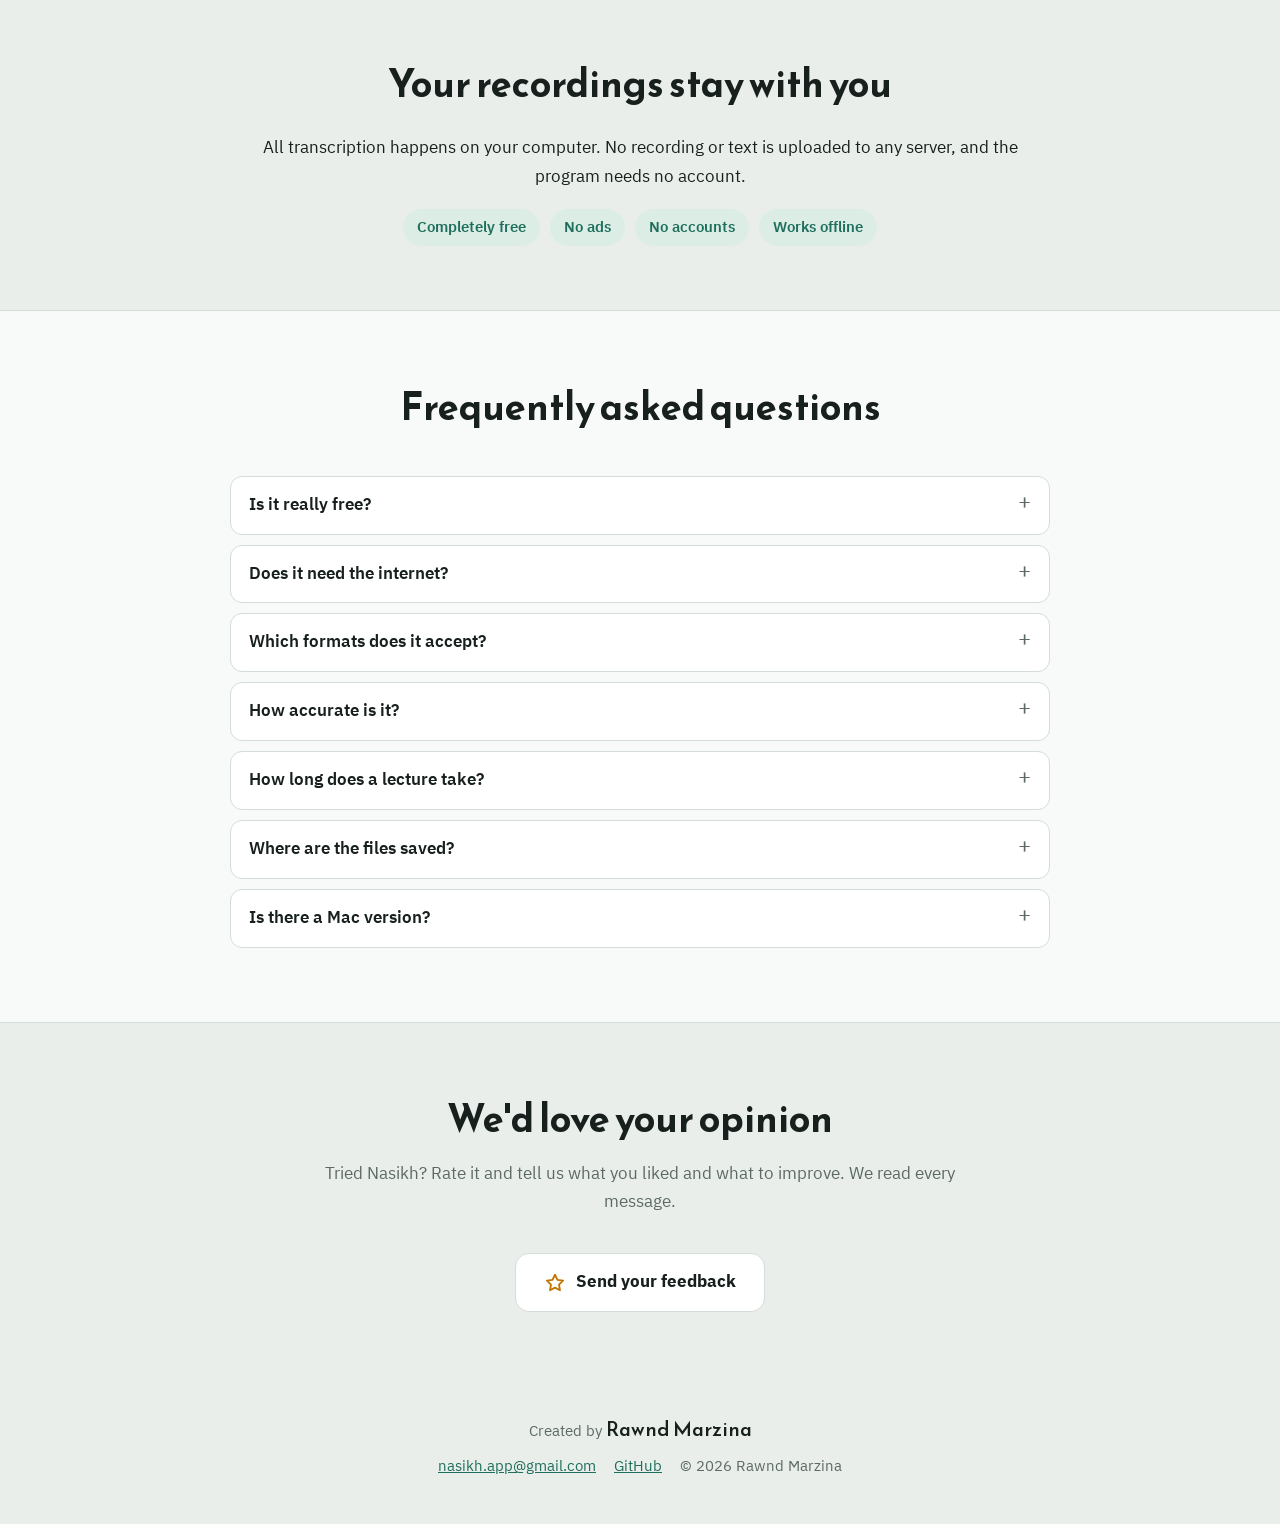
==== commit e315bf0d: "Add files via upload" ====
--- a/docs/index.html
+++ b/docs/index.html
@@ -1,468 +1,362 @@
-<!doctype html>
-<html lang="ar" dir="rtl">
-<head>
-<meta charset="utf-8">
-<meta name="viewport" content="width=device-width, initial-scale=1">
-<title>ناسخ · Nasikh</title>
-<meta name="description" content="ناسخ: برنامج مجاني يحوّل تسجيلات المحاضرات إلى نص مكتوب على جهازك. Nasikh: free lecture transcription for Windows.">
-<meta property="og:title" content="ناسخ · Nasikh">
-<meta property="og:description" content="حوّل تسجيلات محاضراتك إلى نص مكتوب، مجاناً وعلى جهازك · Turn your lecture recordings into written text, free.">
-<meta property="og:image" content="img/shot-ar-transcribe.webp">
-<link rel="icon" type="image/png" href="img/favicon.png" id="favicon">
-<link rel="stylesheet" href="fonts/fonts.css">
-<style>
-  :root {
-    --bg: #E9EEEB; --surface: #F7FAF8; --surface-2: #FFFFFF; --line: #D5DDD8; --ink: #17201C; --muted: #5C6A63;
-    --accent: #C27400; --accent-ink: #FFFFFF; --accent-soft: #F7E6C9; --teal: #1F6F5C; --teal-soft: #DCEDE6;
-    --shadow: 0 18px 50px rgba(20, 35, 28, .14);
-    --font-display: "Reem Kufi", "IBM Plex Sans Arabic", system-ui, sans-serif;
-    --font-body: "IBM Plex Sans Arabic", system-ui, sans-serif;
-  }
-  @media (prefers-color-scheme: dark) {
-    :root {
-      --bg: #1C1F23; --surface: #23272C; --surface-2: #2A2F35; --line: #363C43; --ink: #E2E6EA; --muted: #9AA3AC;
-      --accent: #D6A05C; --accent-ink: #1E1408; --accent-soft: #3A3024; --teal: #7CC4AE; --teal-soft: #22332E;
-      --shadow: 0 18px 50px rgba(0, 0, 0, .45);
-    }
-  }
-  * { box-sizing: border-box; }
-  html { scroll-behavior: smooth; }
-  body { margin: 0; background: var(--bg); color: var(--ink); font-family: var(--font-body); font-size: 17px; line-height: 1.7; }
-  a { color: var(--teal); }
-  img { max-width: 100%; height: auto; display: block; }
-  .wrap { width: min(1120px, 100% - 32px); margin-inline: auto; }
-
-  /* header */
-  header { position: sticky; top: 0; z-index: 10; background: color-mix(in srgb, var(--bg) 88%, transparent); backdrop-filter: blur(10px); border-bottom: 1px solid var(--line); }
-  .bar { display: flex; align-items: center; gap: 18px; height: 66px; }
-  .brand { display: flex; align-items: center; gap: 10px; text-decoration: none; color: var(--ink); font-family: var(--font-display); font-size: 23px; font-weight: 700; }
-  .brand img { width: 38px; height: 38px; }
-  nav.links { display: flex; gap: 20px; margin-inline-start: 12px; }
-  nav.links a { color: var(--muted); text-decoration: none; font-size: 15px; font-weight: 500; }
-  nav.links a:hover { color: var(--ink); }
-  .langs { margin-inline-start: auto; display: inline-flex; padding: 3px; gap: 2px; border: 1px solid var(--line); border-radius: 10px; background: var(--surface); }
-  .langs button { border: 0; background: transparent; color: var(--muted); font: inherit; font-size: 14px; font-weight: 600; padding: 4px 10px; border-radius: 7px; cursor: pointer; }
-  .langs button[aria-pressed="true"] { background: var(--surface-2); color: var(--ink); box-shadow: 0 1px 2px rgba(0,0,0,.12); }
-
-  /* hero */
-  .hero { padding: 64px 0 36px; text-align: center; }
-  .hero img.logo { width: 92px; height: 92px; margin: 0 auto 14px; }
-  .hero h1 { margin: 0; font-family: var(--font-display); font-size: clamp(44px, 8vw, 72px); line-height: 1.1; }
-  .hero .tag { margin: 10px auto 6px; font-size: clamp(20px, 3vw, 26px); font-weight: 600; max-width: 720px; }
-  .hero .sub { margin: 0 auto; color: var(--muted); max-width: 640px; }
-  .cta { margin-top: 28px; display: flex; flex-direction: column; align-items: center; gap: 10px; }
-  .btn { display: inline-flex; align-items: center; gap: 10px; padding: 14px 28px; border-radius: 14px; text-decoration: none; font-weight: 700; font-size: 18px; }
-  .btn-main { background: var(--accent); color: var(--accent-ink); box-shadow: 0 8px 24px color-mix(in srgb, var(--accent) 35%, transparent); }
-  .btn-main:hover { filter: brightness(1.06); }
-  .btn svg { width: 22px; height: 22px; }
-  .meta { font-size: 14px; color: var(--muted); }
-  .meta a { color: var(--muted); }
-  .shot { margin: 44px auto 0; border-radius: 14px; overflow: hidden; border: 1px solid var(--line); box-shadow: var(--shadow); background: var(--surface); }
-
-  section { padding: 64px 0; }
-  section h2 { margin: 0 0 8px; font-family: var(--font-display); font-size: clamp(28px, 4vw, 38px); text-align: center; }
-  section .lead { margin: 0 auto 36px; text-align: center; color: var(--muted); max-width: 640px; }
-  .alt { background: var(--surface); border-block: 1px solid var(--line); }
-
-  /* features */
-  .grid { display: grid; grid-template-columns: repeat(auto-fit, minmax(240px, 1fr)); gap: 16px; }
-  .card { padding: 20px; border: 1px solid var(--line); border-radius: 14px; background: var(--surface-2); }
-  .card .ic { width: 42px; height: 42px; border-radius: 11px; display: grid; place-items: center; background: var(--accent-soft); color: var(--accent); margin-bottom: 10px; }
-  .card .ic svg { width: 22px; height: 22px; }
-  .card h3 { margin: 0 0 4px; font-size: 18px; }
-  .card p { margin: 0; color: var(--muted); font-size: 15.5px; }
-
-  /* editor showcase */
-  .show { display: grid; grid-template-columns: 1fr 1.5fr; gap: 36px; align-items: center; }
-  .show h2, .show .lead { text-align: start; margin-inline: 0; }
-  .show ul { margin: 0; padding-inline-start: 20px; color: var(--muted); }
-  .show li { margin-bottom: 6px; }
-  .show .shot { margin: 0; }
-
-  /* steps */
-  .steps { display: grid; grid-template-columns: repeat(auto-fit, minmax(220px, 1fr)); gap: 16px; counter-reset: step; }
-  .step { position: relative; padding: 22px 20px 18px; border-radius: 14px; background: var(--surface-2); border: 1px solid var(--line); }
-  .step::before { counter-increment: step; content: counter(step); position: absolute; top: -14px; inset-inline-start: 18px; width: 30px; height: 30px; border-radius: 50%; display: grid; place-items: center; background: var(--accent); color: var(--accent-ink); font-weight: 700; font-size: 15px; }
-  .step h3 { margin: 4px 0 4px; font-size: 17px; }
-  .step p { margin: 0; color: var(--muted); font-size: 15px; }
-  .note { margin-top: 18px; padding: 14px 18px; border-radius: 12px; background: var(--teal-soft); color: var(--ink); font-size: 15px; }
-  .req { display: grid; grid-template-columns: repeat(auto-fit, minmax(220px, 1fr)); gap: 12px; margin-top: 26px; }
-  .req div { padding: 14px 16px; border-radius: 12px; border: 1px dashed var(--line); font-size: 15px; }
-  .req b { display: block; font-size: 13px; color: var(--muted); font-weight: 600; }
-
-  /* privacy */
-  .privacy { text-align: center; max-width: 760px; margin-inline: auto; }
-  .privacy .badges { display: flex; flex-wrap: wrap; justify-content: center; gap: 10px; margin-top: 18px; }
-  .privacy .badges span { padding: 6px 14px; border-radius: 999px; background: var(--teal-soft); color: var(--teal); font-weight: 600; font-size: 14.5px; }
-
-  /* faq */
-  .faq { max-width: 820px; margin-inline: auto; }
-  details { border: 1px solid var(--line); border-radius: 12px; background: var(--surface-2); margin-bottom: 10px; }
-  summary { cursor: pointer; padding: 14px 18px; font-weight: 600; list-style: none; display: flex; justify-content: space-between; gap: 10px; }
-  summary::after { content: "+"; color: var(--muted); font-weight: 400; font-size: 22px; line-height: 1; }
-  details[open] summary::after { content: "–"; }
-  details p { margin: 0; padding: 0 18px 16px; color: var(--muted); }
-
-  .count { font-size: 14px; color: var(--teal); font-weight: 600; }
-  .feedback { text-align: center; }
-  .feedback .btn { background: var(--surface-2); color: var(--ink); border: 1px solid var(--line); font-size: 17px; }
-  .feedback .btn:hover { border-color: var(--accent); }
-  .feedback .btn svg { color: var(--accent); }
-  footer { padding: 36px 0 44px; text-align: center; color: var(--muted); font-size: 15px; }
-  footer .credit { font-family: var(--font-display); font-size: 20px; color: var(--ink); }
-  footer .row { display: flex; justify-content: center; flex-wrap: wrap; gap: 6px 18px; margin-top: 8px; }
-
-  @media (max-width: 820px) {
-    nav.links { display: none; }
-    .show { grid-template-columns: 1fr; }
-    .show h2, .show .lead { text-align: center; margin-inline: auto; }
-  }
-</style>
-</head>
-<body>
-
-<header>
-  <div class="wrap bar">
-    <a class="brand" href="#top"><img class="mark" src="img/icon.png" alt=""><span data-t="name"></span></a>
-    <nav class="links">
-      <a href="#features" data-t="navFeatures"></a>
-      <a href="#install" data-t="navInstall"></a>
-      <a href="#faq" data-t="navFaq"></a>
-    </nav>
-    <div class="langs" role="group" aria-label="Language">
-      <button type="button" data-lang="ar">عربي</button>
-      <button type="button" data-lang="en">English</button>
-      <button type="button" data-lang="fr">Français</button>
-    </div>
-  </div>
-</header>
-
-<main id="top">
-  <div class="wrap hero">
-    <img class="logo mark" src="img/icon.png" alt="">
-    <h1 data-t="name"></h1>
-    <p class="tag" data-t="tagline"></p>
-    <p class="sub" data-t="sub"></p>
-    <div class="cta">
-      <a class="btn btn-main" id="dl" href="https://github.com/nasikh-app/nasikh/releases/latest">
-        <svg viewBox="0 0 24 24" fill="none" stroke="currentColor" stroke-width="2.2" stroke-linecap="round" stroke-linejoin="round" aria-hidden="true"><path d="M12 4v11M7 10l5 5 5-5M5 20h14"/></svg>
-        <span data-t="download"></span>
-      </a>
-      <span class="count" id="dlCount" hidden></span>
-      <span class="meta"><span id="dlMeta" data-t="requires"></span> · <a href="https://github.com/nasikh-app/nasikh/releases" data-t="allVersions"></a></span>
-    </div>
-    <div class="shot"><img id="shotMain" src="img/shot-ar-transcribe.webp" width="1600" height="900" alt=""></div>
-  </div>
-
-  <section id="features" class="alt">
-    <div class="wrap">
-      <h2 data-t="featTitle"></h2>
-      <p class="lead" data-t="featLead"></p>
-      <div class="grid">
-        <div class="card"><div class="ic"><svg viewBox="0 0 24 24" fill="none" stroke="currentColor" stroke-width="2" stroke-linecap="round" aria-hidden="true"><path d="M4 10v4M8 7v10M12 4v16M16 8v8M20 11v2"/></svg></div><h3 data-t="f1t"></h3><p data-t="f1"></p></div>
-        <div class="card"><div class="ic"><svg viewBox="0 0 24 24" fill="none" stroke="currentColor" stroke-width="2" stroke-linecap="round" stroke-linejoin="round" aria-hidden="true"><path d="M14 3H6a2 2 0 0 0-2 2v14a2 2 0 0 0 2 2h12a2 2 0 0 0 2-2V9z"/><path d="M14 3v6h6M8 13h8M8 17h5"/></svg></div><h3 data-t="f2t"></h3><p data-t="f2"></p></div>
-        <div class="card"><div class="ic"><svg viewBox="0 0 24 24" fill="none" stroke="currentColor" stroke-width="2" stroke-linecap="round" aria-hidden="true"><path d="M4 6h16M4 12h10M4 18h13"/></svg></div><h3 data-t="f3t"></h3><p data-t="f3"></p></div>
-        <div class="card"><div class="ic"><svg viewBox="0 0 24 24" fill="none" stroke="currentColor" stroke-width="2" stroke-linecap="round" stroke-linejoin="round" aria-hidden="true"><path d="M4 5h8M8 3v2M5.5 5c1 4 4 7 7 8M10.5 5c-1 3-3.5 6-6.5 7.5M13 21l4-10 4 10M14.5 17h5"/></svg></div><h3 data-t="f4t"></h3><p data-t="f4"></p></div>
-        <div class="card"><div class="ic"><svg viewBox="0 0 24 24" fill="none" stroke="currentColor" stroke-width="2" stroke-linecap="round" stroke-linejoin="round" aria-hidden="true"><path d="M4 20h4L19 9l-4-4L4 16z"/></svg></div><h3 data-t="f5t"></h3><p data-t="f5"></p></div>
-        <div class="card"><div class="ic"><svg viewBox="0 0 24 24" fill="none" stroke="currentColor" stroke-width="2" stroke-linecap="round" aria-hidden="true"><circle cx="11" cy="11" r="7"/><path d="M20 20l-3.5-3.5"/></svg></div><h3 data-t="f6t"></h3><p data-t="f6"></p></div>
-        <div class="card"><div class="ic"><svg viewBox="0 0 24 24" fill="none" stroke="currentColor" stroke-width="2" stroke-linecap="round" stroke-linejoin="round" aria-hidden="true"><rect x="3" y="6" width="18" height="12" rx="2"/><path d="M7 10h4v4H7zM15 10h2M15 14h2"/></svg></div><h3 data-t="f7t"></h3><p data-t="f7"></p></div>
-        <div class="card"><div class="ic"><svg viewBox="0 0 24 24" fill="none" stroke="currentColor" stroke-width="2" stroke-linecap="round" stroke-linejoin="round" aria-hidden="true"><path d="M12 4v11M7 10l5 5 5-5M5 20h14"/></svg></div><h3 data-t="f8t"></h3><p data-t="f8"></p></div>
-      </div>
-    </div>
-  </section>
-
-  <section>
-    <div class="wrap show">
-      <div>
-        <h2 data-t="edTitle"></h2>
-        <p class="lead" data-t="edLead"></p>
-        <ul><li data-t="ed1"></li><li data-t="ed2"></li><li data-t="ed3"></li></ul>
-      </div>
-      <div class="shot"><img id="shotEditor" src="img/shot-ar-editor.webp" width="1600" height="900" alt="" loading="lazy"></div>
-    </div>
-  </section>
-
-  <section id="install" class="alt">
-    <div class="wrap">
-      <h2 data-t="insTitle"></h2>
-      <p class="lead" data-t="insLead"></p>
-      <div class="steps">
-        <div class="step"><h3 data-t="s1t"></h3><p data-t="s1"></p></div>
-        <div class="step"><h3 data-t="s2t"></h3><p data-t="s2"></p></div>
-        <div class="step"><h3 data-t="s3t"></h3><p data-t="s3"></p></div>
-        <div class="step"><h3 data-t="s4t"></h3><p data-t="s4"></p></div>
-      </div>
-      <p class="note" data-t="smartscreen"></p>
-      <div class="req">
-        <div><b data-t="rOsT"></b><span data-t="rOs"></span></div>
-        <div><b data-t="rDiskT"></b><span data-t="rDisk"></span></div>
-        <div><b data-t="rNetT"></b><span data-t="rNet"></span></div>
-        <div><b data-t="rGpuT"></b><span data-t="rGpu"></span></div>
-      </div>
-    </div>
-  </section>
-
-  <section>
-    <div class="wrap privacy">
-      <h2 data-t="prTitle"></h2>
-      <p data-t="pr"></p>
-      <div class="badges"><span data-t="b1"></span><span data-t="b2"></span><span data-t="b3"></span><span data-t="b4"></span></div>
-    </div>
-  </section>
-
-  <section id="faq" class="alt">
-    <div class="wrap faq">
-      <h2 data-t="faqTitle"></h2>
-      <p class="lead"></p>
-      <details><summary data-t="q1"></summary><p data-t="a1"></p></details>
-      <details><summary data-t="q2"></summary><p data-t="a2"></p></details>
-      <details><summary data-t="q3"></summary><p data-t="a3"></p></details>
-      <details><summary data-t="q4"></summary><p data-t="a4"></p></details>
-      <details><summary data-t="q5"></summary><p data-t="a5"></p></details>
-      <details><summary data-t="q6"></summary><p data-t="a6"></p></details>
-      <details><summary data-t="q7"></summary><p data-t="a7"></p></details>
-    </div>
-  </section>
-  <section class="feedback">
-    <div class="wrap">
-      <h2 data-t="fbTitle"></h2>
-      <p class="lead" data-t="fb"></p>
-      <a class="btn" id="fbBtn" href="mailto:nasikh.app@gmail.com" target="_blank" rel="noopener">
-        <svg viewBox="0 0 24 24" fill="none" stroke="currentColor" stroke-width="2" stroke-linecap="round" stroke-linejoin="round" aria-hidden="true"><path d="M12 3l2.7 5.6 6.1.9-4.4 4.3 1 6.1L12 17l-5.4 2.9 1-6.1L3.2 9.5l6.1-.9z"/></svg>
-        <span data-t="fbBtn"></span>
-      </a>
-    </div>
-  </section>
-</main>
-
-<footer>
-  <div class="wrap">
-    <div><span data-t="by"></span> <bdi class="credit" dir="ltr">Rawnd Marzina</bdi></div>
-    <div class="row">
-      <a href="mailto:nasikh.app@gmail.com" dir="ltr">nasikh.app@gmail.com</a>
-      <a href="https://github.com/nasikh-app/nasikh">GitHub</a>
-      <span dir="ltr">© 2026 Rawnd Marzina</span>
-    </div>
-  </div>
-</footer>
-
-<script>
-(function () {
-  "use strict";
-  var T = {
-    ar: {
-      title: "ناسخ · برنامج مجاني لتفريغ المحاضرات", name: "ناسخ",
-      navFeatures: "المزايا", navInstall: "التثبيت", navFaq: "أسئلة شائعة",
-      tagline: "حوّل تسجيلات محاضراتك إلى نص مكتوب",
-      sub: "برنامج مجاني لويندوز يفرّغ الصوت والفيديو بدقة، ويعمل على جهازك دون رفع تسجيلاتك إلى أي مكان.",
-      download: "تنزيل لويندوز", requires: "ويندوز 10 أو 11 · 64 بت", allVersions: "كل الإصدارات",
-      meta: "الإصدار {v} · {s} م.ب · ويندوز 10 أو 11", beta: "تجريبي",
-      featTitle: "كل ما تحتاجه لمحاضراتك", featLead: "من التسجيل إلى ملف Word مرتّب ومترجم، في برنامج واحد.",
-      f1t: "تفريغ دقيق", f1: "أكثر من 90 لغة، منها العربية والفرنسية والإنجليزية، مع تقرير جودة يدلّك على المواضع التي تحتاج مراجعة.",
-      f2t: "ملفات جاهزة", f2: "ملف Word منسّق، ونص عادي، ونص بتوقيت للفيديو (SRT)، تُحفظ بجانب التسجيل أو في المجلد الذي تختاره.",
-      f3t: "ترتيب في أقسام", f3: "يقسّم المحاضرة إلى أقسام بعناوين بمساعدة أي منصة ذكاء اصطناعي، دون أن يغيّر كلمة واحدة من النص.",
-      f4t: "ترجمة المحاضرة", f4: "ترجمة إلى 9 لغات مع الحفاظ على الأقسام والعناوين، وتنبيه إذا نقص شيء من الترجمة.",
-      f5t: "استماع وتصحيح", f5: "استمع إلى التسجيل والنص يتابع الكلمة المقروءة، وصحّح أي سطر بضغطة.",
-      f6t: "مكتبة وبحث", f6: "كل محاضراتك في مكان واحد، مع بحث في نصوصها كلها يأخذك إلى اللحظة نفسها في التسجيل.",
-      f7t: "سريع على كرت الشاشة", f7: "يستعمل كرت NVIDIA إن وُجد ليكون التفريغ أسرع بعدة مرات، ويعمل على المعالج في كل الأجهزة.",
-      f8t: "تحديثات تلقائية", f8: "عند صدور نسخة جديدة يظهر تنبيه، والتحديث بضغطة دون أن تتأثر مكتبتك.",
-      edTitle: "راجع النص وأنت تستمع", edLead: "المحرر يجمع التسجيل والنص في شاشة واحدة.",
-      ed1: "الكلمة المقروءة تتلوّن مع الصوت، واضغط أي كلمة لتسمعها.",
-      ed2: "الكلمات غير المؤكدة مميّزة لتراجعها أولاً.",
-      ed3: "بعد التصحيح يحدّث البرنامج ملف Word نفسه.",
-      insTitle: "التثبيت في دقائق", insLead: "بلا حسابات ولا إعدادات معقدة.",
-      s1t: "نزّل البرنامج", s1: "اضغط «تنزيل لويندوز» أعلى الصفحة (حوالي 70 م.ب).",
-      s2t: "ثبّته", s2: "شغّل الملف، واختر لغة البرنامج: العربية أو الإنجليزية أو الفرنسية.",
-      s3t: "التجهيز الأول", s3: "عند أول تشغيل ينزّل البرنامج نموذج التفريغ مرة واحدة فقط (1.5 غ.ب).",
-      s4t: "ابدأ التفريغ", s4: "اسحب تسجيلك إلى البرنامج واضغط «ابدأ التفريغ».",
-      smartscreen: "قد يظهر تحذير «Windows protected your PC» لأن البرنامج جديد وغير موقّع رقمياً بعد: اضغط More info ثم Run anyway.",
-      rOsT: "النظام", rOs: "ويندوز 10 أو 11 (64 بت)",
-      rDiskT: "المساحة", rDisk: "حوالي 2 غ.ب، و3.5 غ.ب مع تسريع كرت الشاشة",
-      rNetT: "الإنترنت", rNet: "للتنزيل والتجهيز الأول فقط، ثم يعمل دونه",
-      rGpuT: "كرت الشاشة", rGpu: "اختياري: كرت NVIDIA يجعل التفريغ أسرع بكثير",
-      prTitle: "تسجيلاتك تبقى عندك", pr: "يجري التفريغ كله على جهازك. لا يُرفع أي تسجيل أو نص إلى أي خادم، ولا يحتاج البرنامج إلى حساب.",
-      b1: "مجاني بالكامل", b2: "بلا إعلانات", b3: "بلا حسابات", b4: "يعمل دون إنترنت",
-      faqTitle: "أسئلة شائعة",
-      q1: "هل البرنامج مجاني فعلاً؟", a1: "نعم، مجاني بالكامل وبلا إعلانات ولا اشتراكات.",
-      q2: "هل يحتاج إلى إنترنت؟", a2: "فقط للتنزيل والتجهيز الأول. بعدها يفرّغ دون إنترنت. ترتيب المحاضرة وترجمتها يتمّان بنسخ النص إلى منصة ذكاء اصطناعي تختارها.",
-      q3: "ما الصيغ التي يقبلها؟", a3: "الصوت والفيديو بأغلب الصيغ: MP3 وM4A وWAV وOPUS وAMR وMP4 وMOV وMKV وغيرها، ومنها رسائل واتساب الصوتية.",
-      q4: "ما مدى دقة التفريغ؟", a4: "الدقة عالية في التسجيلات الواضحة. أضف أسماء الأعلام والمصطلحات قبل التفريغ ليصحّح البرنامج إملاءها، وراجع المواضع التي يدلّك عليها تقرير الجودة.",
-      q5: "كم يستغرق تفريغ محاضرة؟", a5: "مع كرت شاشة NVIDIA تُفرَّغ محاضرة ساعة في دقائق، وعلى المعالج وحده يستغرق الأمر وقتاً أطول.",
-      q6: "أين تُحفظ الملفات؟", a6: "بجانب التسجيل الأصلي، أو في مجلد تختاره من الإعدادات. ونسخة من كل محاضرة تبقى في مكتبة البرنامج.",
-      q7: "هل يوجد إصدار للماك؟", a7: "حالياً لويندوز فقط.",
-      fbTitle: "رأيك يهمنا", fb: "جرّبت ناسخ؟ قيّمه وأخبرنا بما أعجبك وما نحسّنه. نقرأ كل رأي.", fbBtn: "أرسل رأيك",
-      downloads: "نُزّل {n} مرة",
-      by: "فكرة وتطوير:"
-    },
-    en: {
-      title: "Nasikh · Free lecture transcription", name: "Nasikh",
-      navFeatures: "Features", navInstall: "Install", navFaq: "FAQ",
-      tagline: "Turn your lecture recordings into written text",
-      sub: "A free Windows program that transcribes audio and video accurately, on your own computer — your recordings are never uploaded.",
-      download: "Download for Windows", requires: "Windows 10 or 11 · 64-bit", allVersions: "All versions",
-      meta: "Version {v} · {s} MB · Windows 10 or 11", beta: "beta",
-      featTitle: "Everything your lectures need", featLead: "From the recording to an organized, translated Word file, in one program.",
-      f1t: "Accurate transcription", f1: "More than 90 languages, including Arabic, French and English, with a quality report pointing to the parts worth checking.",
-      f2t: "Ready-made files", f2: "A formatted Word file, plain text and timed text for video (SRT), saved next to the recording or in a folder you choose.",
-      f3t: "Organized into sections", f3: "Splits the lecture into titled sections with any AI chat, without changing a single word of the text.",
-      f4t: "Lecture translation", f4: "Translation into 9 languages keeping sections and titles, with a warning if anything is missing.",
-      f5t: "Listen and correct", f5: "Play the recording while the text follows the spoken word, and fix any line with a click.",
-      f6t: "Library and search", f6: "All your lectures in one place, with a search through every text that takes you to the moment in the recording.",
-      f7t: "Fast on graphics cards", f7: "Uses an NVIDIA card when there is one for several times faster transcription, and runs on the CPU everywhere.",
-      f8t: "Automatic updates", f8: "When a new version is out you get a notice, and updating takes one click — your library stays as it is.",
-      edTitle: "Check the text while you listen", edLead: "The editor brings the recording and the text together.",
-      ed1: "The spoken word lights up as you listen; click any word to hear it.",
-      ed2: "Uncertain words are highlighted so you check them first.",
-      ed3: "After corrections, the program updates the Word file itself.",
-      insTitle: "Installed in minutes", insLead: "No accounts, no complicated settings.",
-      s1t: "Download", s1: "Click “Download for Windows” at the top of the page (about 70 MB).",
-      s2t: "Install", s2: "Run the file and choose the program's language: Arabic, English or French.",
-      s3t: "First setup", s3: "On first start, the program downloads the transcription model once (1.5 GB).",
-      s4t: "Transcribe", s4: "Drop your recording into the program and click “Start”.",
-      smartscreen: "Windows may show “Windows protected your PC” because the program is new and not yet code-signed: click More info, then Run anyway.",
-      rOsT: "System", rOs: "Windows 10 or 11 (64-bit)",
-      rDiskT: "Disk space", rDisk: "About 2 GB, 3.5 GB with graphics card acceleration",
-      rNetT: "Internet", rNet: "Only to download and set up; then it works offline",
-      rGpuT: "Graphics card", rGpu: "Optional: an NVIDIA card makes transcription much faster",
-      prTitle: "Your recordings stay with you", pr: "All transcription happens on your computer. No recording or text is uploaded to any server, and the program needs no account.",
-      b1: "Completely free", b2: "No ads", b3: "No accounts", b4: "Works offline",
-      faqTitle: "Frequently asked questions",
-      q1: "Is it really free?", a1: "Yes — completely free, with no ads and no subscriptions.",
-      q2: "Does it need the internet?", a2: "Only to download and for the first setup. After that it transcribes offline. Organizing and translating a lecture work by copying the text into an AI chat of your choice.",
-      q3: "Which formats does it accept?", a3: "Audio and video in most formats: MP3, M4A, WAV, OPUS, AMR, MP4, MOV, MKV and more, including WhatsApp voice messages.",
-      q4: "How accurate is it?", a4: "Very accurate on clear recordings. Add names and terms before transcribing so the program fixes their spelling, and check the parts the quality report points to.",
-      q5: "How long does a lecture take?", a5: "With an NVIDIA graphics card, an hour-long lecture takes minutes; on the CPU alone it takes longer.",
-      q6: "Where are the files saved?", a6: "Next to the original recording, or in a folder you choose in the settings. A copy of every lecture also stays in the program's library.",
-      q7: "Is there a Mac version?", a7: "For now, Windows only.",
-      fbTitle: "We'd love your opinion", fb: "Tried Nasikh? Rate it and tell us what you liked and what to improve. We read every message.", fbBtn: "Send your feedback",
-      downloads: "Downloaded {n} times",
-      by: "Created by"
-    },
-    fr: {
-      title: "Nasikh · Transcription gratuite de cours", name: "Nasikh",
-      navFeatures: "Fonctions", navInstall: "Installation", navFaq: "Questions",
-      tagline: "Transformez vos enregistrements de cours en texte",
-      sub: "Un programme gratuit pour Windows qui transcrit l'audio et la vidéo avec précision, sur votre ordinateur — vos enregistrements ne sont jamais envoyés ailleurs.",
-      download: "Télécharger pour Windows", requires: "Windows 10 ou 11 · 64 bits", allVersions: "Toutes les versions",
-      meta: "Version {v} · {s} Mo · Windows 10 ou 11", beta: "bêta",
-      featTitle: "Tout ce dont vos cours ont besoin", featLead: "De l'enregistrement à un fichier Word organisé et traduit, dans un seul programme.",
-      f1t: "Transcription précise", f1: "Plus de 90 langues, dont l'arabe, le français et l'anglais, avec un rapport de qualité qui signale les passages à vérifier.",
-      f2t: "Fichiers prêts", f2: "Un fichier Word mis en forme, du texte brut et du texte minuté pour la vidéo (SRT), à côté de l'enregistrement ou dans le dossier de votre choix.",
-      f3t: "Organisation en sections", f3: "Découpe le cours en sections titrées avec n'importe quelle IA, sans changer un seul mot du texte.",
-      f4t: "Traduction du cours", f4: "Traduction dans 9 langues en gardant sections et titres, avec une alerte s'il manque quelque chose.",
-      f5t: "Écouter et corriger", f5: "Écoutez l'enregistrement pendant que le texte suit le mot prononcé, et corrigez une ligne d'un clic.",
-      f6t: "Bibliothèque et recherche", f6: "Tous vos cours au même endroit, avec une recherche dans tous les textes qui vous amène au moment précis de l'enregistrement.",
-      f7t: "Rapide avec une carte graphique", f7: "Utilise une carte NVIDIA s'il y en a une pour une transcription plusieurs fois plus rapide, et fonctionne partout sur le processeur.",
-      f8t: "Mises à jour automatiques", f8: "Quand une nouvelle version sort, un avis s'affiche et la mise à jour se fait d'un clic, sans toucher à votre bibliothèque.",
-      edTitle: "Vérifiez le texte en écoutant", edLead: "L'éditeur réunit l'enregistrement et le texte.",
-      ed1: "Le mot prononcé s'allume pendant l'écoute ; cliquez sur un mot pour l'entendre.",
-      ed2: "Les mots incertains sont surlignés pour les vérifier en premier.",
-      ed3: "Après correction, le programme met à jour le fichier Word lui-même.",
-      insTitle: "Installé en quelques minutes", insLead: "Ni compte, ni réglages compliqués.",
-      s1t: "Téléchargez", s1: "Cliquez sur « Télécharger pour Windows » en haut de la page (environ 70 Mo).",
-      s2t: "Installez", s2: "Lancez le fichier et choisissez la langue du programme : arabe, anglais ou français.",
-      s3t: "Première préparation", s3: "Au premier lancement, le programme télécharge une seule fois le modèle de transcription (1,5 Go).",
-      s4t: "Transcrivez", s4: "Déposez votre enregistrement dans le programme et cliquez sur « Démarrer ».",
-      smartscreen: "Windows peut afficher « Windows a protégé votre ordinateur », car le programme est nouveau et pas encore signé : cliquez sur Informations complémentaires, puis Exécuter quand même.",
-      rOsT: "Système", rOs: "Windows 10 ou 11 (64 bits)",
-      rDiskT: "Espace disque", rDisk: "Environ 2 Go, 3,5 Go avec l'accélération graphique",
-      rNetT: "Internet", rNet: "Seulement pour télécharger et préparer ; ensuite hors ligne",
-      rGpuT: "Carte graphique", rGpu: "Facultatif : une carte NVIDIA accélère beaucoup la transcription",
-      prTitle: "Vos enregistrements restent chez vous", pr: "Toute la transcription se fait sur votre ordinateur. Aucun enregistrement ni texte n'est envoyé à un serveur, et le programme ne demande aucun compte.",
-      b1: "Entièrement gratuit", b2: "Sans publicité", b3: "Sans compte", b4: "Fonctionne hors ligne",
-      faqTitle: "Questions fréquentes",
-      q1: "Est-ce vraiment gratuit ?", a1: "Oui, entièrement gratuit, sans publicité ni abonnement.",
-      q2: "Faut-il internet ?", a2: "Seulement pour télécharger et pour la première préparation. Ensuite la transcription se fait hors ligne. L'organisation et la traduction d'un cours se font en copiant le texte dans l'IA de votre choix.",
-      q3: "Quels formats sont acceptés ?", a3: "L'audio et la vidéo dans la plupart des formats : MP3, M4A, WAV, OPUS, AMR, MP4, MOV, MKV et d'autres, y compris les messages vocaux WhatsApp.",
-      q4: "Quelle est la précision ?", a4: "Très bonne sur les enregistrements clairs. Ajoutez les noms et les termes avant la transcription pour que le programme corrige leur orthographe, et vérifiez les passages signalés par le rapport de qualité.",
-      q5: "Combien de temps pour un cours ?", a5: "Avec une carte graphique NVIDIA, un cours d'une heure prend quelques minutes ; sur le processeur seul, c'est plus long.",
-      q6: "Où sont enregistrés les fichiers ?", a6: "À côté de l'enregistrement d'origine, ou dans un dossier choisi dans les réglages. Une copie de chaque cours reste aussi dans la bibliothèque du programme.",
-      q7: "Existe-t-il une version Mac ?", a7: "Pour l'instant, Windows seulement.",
-      fbTitle: "Votre avis compte", fb: "Vous avez essayé Nasikh ? Notez-le et dites-nous ce qui vous a plu et ce qu'il faut améliorer. Nous lisons chaque message.", fbBtn: "Donner votre avis",
-      downloads: "Téléchargé {n} fois",
-      by: "Créé par"
-    }
-  };
-  // Set once the accounts exist (see packaging/github/WEBSITE.md).
-  var CONFIG = {
-    goatcounter: "nasikh",  // https://nasikh.goatcounter.com (private visitor statistics)
-    feedback: "https://forms.gle/FH2LsjnkosEtTKuNA",  // Google Form (rating + comments), answers go to nasikh.app@gmail.com
-    showDownloadsFrom: 100  // the download count appears on the page from this number (always with ?stats)
-  };
-  var release = null, downloads = 0;
-
-  if (CONFIG.goatcounter) {  // cookie-free statistics, seen only by the site's owner
-    var gc = document.createElement("script");
-    gc.async = true;
-    gc.src = "https://gc.zgo.at/count.js";
-    gc.setAttribute("data-goatcounter", "https://" + CONFIG.goatcounter + ".goatcounter.com/count");
-    document.head.appendChild(gc);
-  }
-  if (CONFIG.feedback) document.getElementById("fbBtn").href = CONFIG.feedback;
-
-  function pickLang() {
-    var m = /[?&]lang=(ar|en|fr)/.exec(location.search);
-    if (m) return m[1];
-    try { var saved = localStorage.getItem("nasikh-lang"); if (T[saved]) return saved; } catch (e) {}
-    var nav = (navigator.language || "ar").slice(0, 2);
-    return T[nav] ? nav : "ar";
-  }
-
-  function apply(lang) {
-    var t = T[lang], root = document.documentElement;
-    root.lang = lang;
-    root.dir = lang === "ar" ? "rtl" : "ltr";
-    document.title = t.title;
-    document.querySelectorAll("[data-t]").forEach(function (el) { el.textContent = t[el.getAttribute("data-t")] || ""; });
-    document.querySelectorAll(".langs button").forEach(function (b) { b.setAttribute("aria-pressed", String(b.dataset.lang === lang)); });
-    // the logo letter follows the language, as in the program: ن in Arabic, N otherwise
-    var latin = lang === "ar" ? "" : "-latin";
-    document.querySelectorAll("img.mark").forEach(function (im) { im.src = "img/icon" + latin + ".png"; });
-    document.getElementById("favicon").href = "img/favicon" + latin + ".png";
-    document.getElementById("shotMain").src = "img/shot-" + lang + "-transcribe.webp";
-    document.getElementById("shotMain").alt = t.tagline;
-    document.getElementById("shotEditor").src = "img/shot-" + lang + "-editor.webp";
-    document.getElementById("shotEditor").alt = t.edTitle;
-    if (release) {
-      var v = release.version.split("-");
-      document.getElementById("dlMeta").textContent = t.meta.replace("{v}", v[0] + (v[1] ? " (" + t.beta + ")" : ""))
-        .replace("{s}", Math.round(release.size / 1048576));
-    }
-    var count = document.getElementById("dlCount");
-    count.hidden = !(downloads && (downloads >= CONFIG.showDownloadsFrom || /[?&]stats\b/.test(location.search)));
-    count.textContent = t.downloads.replace("{n}", downloads.toLocaleString(lang === "ar" ? "en" : lang));
-    if (!CONFIG.feedback) {
-      document.getElementById("fbBtn").href = "mailto:nasikh.app@gmail.com?subject=" + encodeURIComponent(t.fbBtn + " · Nasikh");
-    }
-    try { localStorage.setItem("nasikh-lang", lang); } catch (e) {}
-  }
-
-  var lang = pickLang();
-  apply(lang);
-  document.querySelectorAll(".langs button").forEach(function (b) {
-    b.addEventListener("click", function () { lang = b.dataset.lang; apply(lang); });
-  });
-
-  // The download button points straight at the newest installer.
-  // All releases at once: the newest one feeds the download button, all of them the count.
-  fetch("https://api.github.com/repos/nasikh-app/nasikh/releases?per_page=100")
-    .then(function (r) { return r.ok ? r.json() : null; })
-    .then(function (list) {
-      if (!list) return;
-      var setup = function (rel) {
-        return (rel.assets || []).filter(function (a) { return /^Nasikh-Setup-.*\.exe$/.test(a.name); })[0];
-      };
-      list.forEach(function (rel) { var a = setup(rel); if (a) downloads += a.download_count || 0; });
-      var latest = list.filter(function (rel) { return !rel.draft && !rel.prerelease && setup(rel); })[0];
-      if (latest) {
-        var asset = setup(latest);
-        document.getElementById("dl").href = asset.browser_download_url;
-        release = { version: String(latest.tag_name).replace(/^v/, ""), size: asset.size };
-      }
-      apply(lang);
-    })
-    .catch(function () {});
-})();
-</script>
-</body>
-</html>
+<!doctype html>
+<html lang="ar" dir="rtl">
+<head>
+<meta charset="utf-8">
+<meta name="viewport" content="width=device-width, initial-scale=1">
+<title>ناسخ · Nasikh</title>
+<meta name="description" content="ناسخ: برنامج مجاني يحوّل تسجيلات المحاضرات إلى نص مكتوب على جهازك. Nasikh: free lecture transcription for Windows.">
+<meta property="og:title" content="ناسخ · Nasikh">
+<meta property="og:description" content="حوّل تسجيلات محاضراتك إلى نص مكتوب، مجاناً وعلى جهازك · Turn your lecture recordings into written text, free.">
+<meta property="og:image" content="img/shot-ar-transcribe.webp">
+<link rel="icon" type="image/png" href="img/favicon.png" id="favicon">
+<link rel="stylesheet" href="fonts/fonts.css">
+<link rel="stylesheet" href="style.css">
+</head>
+<body>
+
+<header>
+  <div class="wrap bar">
+    <a class="brand" href="#top"><img class="mark" src="img/icon.png" alt=""><span data-t="name"></span></a>
+    <nav class="links">
+      <a href="#features" data-t="navFeatures"></a>
+      <a href="#install" data-t="navInstall"></a>
+      <a href="#faq" data-t="navFaq"></a>
+      <a href="guide.html" data-t="navGuide"></a>
+    </nav>
+    <div class="langs" role="group" aria-label="Language">
+      <button type="button" data-lang="ar">عربي</button>
+      <button type="button" data-lang="en">English</button>
+      <button type="button" data-lang="fr">Français</button>
+    </div>
+  </div>
+</header>
+
+<main id="top">
+  <div class="wrap hero">
+    <img class="logo mark" src="img/icon.png" alt="">
+    <h1 data-t="name"></h1>
+    <p class="tag" data-t="tagline"></p>
+    <p class="sub" data-t="sub"></p>
+    <div class="cta">
+      <a class="btn btn-main" id="dl" href="https://github.com/nasikh-app/nasikh/releases/latest">
+        <svg viewBox="0 0 24 24" fill="none" stroke="currentColor" stroke-width="2.2" stroke-linecap="round" stroke-linejoin="round" aria-hidden="true"><path d="M12 4v11M7 10l5 5 5-5M5 20h14"/></svg>
+        <span data-t="download"></span>
+      </a>
+      <span class="count" id="dlCount" hidden></span>
+      <span class="meta"><span id="dlMeta" data-t="requires"></span> · <a href="https://github.com/nasikh-app/nasikh/releases" data-t="allVersions"></a></span>
+    </div>
+    <div class="shot"><img id="shotMain" src="img/shot-ar-transcribe.webp" width="1600" height="900" alt=""></div>
+  </div>
+
+  <section id="features" class="alt">
+    <div class="wrap">
+      <h2 data-t="featTitle"></h2>
+      <p class="lead" data-t="featLead"></p>
+      <div class="grid">
+        <div class="card"><div class="ic"><svg viewBox="0 0 24 24" fill="none" stroke="currentColor" stroke-width="2" stroke-linecap="round" aria-hidden="true"><path d="M4 10v4M8 7v10M12 4v16M16 8v8M20 11v2"/></svg></div><h3 data-t="f1t"></h3><p data-t="f1"></p></div>
+        <div class="card"><div class="ic"><svg viewBox="0 0 24 24" fill="none" stroke="currentColor" stroke-width="2" stroke-linecap="round" stroke-linejoin="round" aria-hidden="true"><path d="M14 3H6a2 2 0 0 0-2 2v14a2 2 0 0 0 2 2h12a2 2 0 0 0 2-2V9z"/><path d="M14 3v6h6M8 13h8M8 17h5"/></svg></div><h3 data-t="f2t"></h3><p data-t="f2"></p></div>
+        <div class="card"><div class="ic"><svg viewBox="0 0 24 24" fill="none" stroke="currentColor" stroke-width="2" stroke-linecap="round" aria-hidden="true"><path d="M4 6h16M4 12h10M4 18h13"/></svg></div><h3 data-t="f3t"></h3><p data-t="f3"></p></div>
+        <div class="card"><div class="ic"><svg viewBox="0 0 24 24" fill="none" stroke="currentColor" stroke-width="2" stroke-linecap="round" stroke-linejoin="round" aria-hidden="true"><path d="M4 5h8M8 3v2M5.5 5c1 4 4 7 7 8M10.5 5c-1 3-3.5 6-6.5 7.5M13 21l4-10 4 10M14.5 17h5"/></svg></div><h3 data-t="f4t"></h3><p data-t="f4"></p></div>
+        <div class="card"><div class="ic"><svg viewBox="0 0 24 24" fill="none" stroke="currentColor" stroke-width="2" stroke-linecap="round" stroke-linejoin="round" aria-hidden="true"><path d="M4 20h4L19 9l-4-4L4 16z"/></svg></div><h3 data-t="f5t"></h3><p data-t="f5"></p></div>
+        <div class="card"><div class="ic"><svg viewBox="0 0 24 24" fill="none" stroke="currentColor" stroke-width="2" stroke-linecap="round" aria-hidden="true"><circle cx="11" cy="11" r="7"/><path d="M20 20l-3.5-3.5"/></svg></div><h3 data-t="f6t"></h3><p data-t="f6"></p></div>
+        <div class="card"><div class="ic"><svg viewBox="0 0 24 24" fill="none" stroke="currentColor" stroke-width="2" stroke-linecap="round" stroke-linejoin="round" aria-hidden="true"><rect x="3" y="6" width="18" height="12" rx="2"/><path d="M7 10h4v4H7zM15 10h2M15 14h2"/></svg></div><h3 data-t="f7t"></h3><p data-t="f7"></p></div>
+        <div class="card"><div class="ic"><svg viewBox="0 0 24 24" fill="none" stroke="currentColor" stroke-width="2" stroke-linecap="round" stroke-linejoin="round" aria-hidden="true"><path d="M12 4v11M7 10l5 5 5-5M5 20h14"/></svg></div><h3 data-t="f8t"></h3><p data-t="f8"></p></div>
+      </div>
+    </div>
+  </section>
+
+  <section>
+    <div class="wrap show">
+      <div>
+        <h2 data-t="edTitle"></h2>
+        <p class="lead" data-t="edLead"></p>
+        <ul><li data-t="ed1"></li><li data-t="ed2"></li><li data-t="ed3"></li></ul>
+      </div>
+      <div class="shot"><img id="shotEditor" src="img/shot-ar-editor.webp" width="1600" height="900" alt="" loading="lazy"></div>
+    </div>
+  </section>
+
+  <section id="install" class="alt">
+    <div class="wrap">
+      <h2 data-t="insTitle"></h2>
+      <p class="lead" data-t="insLead"></p>
+      <div class="steps">
+        <div class="step"><h3 data-t="s1t"></h3><p data-t="s1"></p></div>
+        <div class="step"><h3 data-t="s2t"></h3><p data-t="s2"></p></div>
+        <div class="step"><h3 data-t="s3t"></h3><p data-t="s3"></p></div>
+        <div class="step"><h3 data-t="s4t"></h3><p data-t="s4"></p></div>
+      </div>
+      <p class="note" data-t="smartscreen"></p>
+      <div class="req">
+        <div><b data-t="rOsT"></b><span data-t="rOs"></span></div>
+        <div><b data-t="rDiskT"></b><span data-t="rDisk"></span></div>
+        <div><b data-t="rNetT"></b><span data-t="rNet"></span></div>
+        <div><b data-t="rGpuT"></b><span data-t="rGpu"></span></div>
+      </div>
+    </div>
+  </section>
+
+  <section>
+    <div class="wrap privacy">
+      <h2 data-t="prTitle"></h2>
+      <p data-t="pr"></p>
+      <div class="badges"><span data-t="b1"></span><span data-t="b2"></span><span data-t="b3"></span><span data-t="b4"></span></div>
+    </div>
+  </section>
+
+  <section id="faq" class="alt">
+    <div class="wrap faq">
+      <h2 data-t="faqTitle"></h2>
+      <p class="lead"></p>
+      <details><summary data-t="q1"></summary><p data-t="a1"></p></details>
+      <details><summary data-t="q2"></summary><p data-t="a2"></p></details>
+      <details><summary data-t="q3"></summary><p data-t="a3"></p></details>
+      <details><summary data-t="q4"></summary><p data-t="a4"></p></details>
+      <details><summary data-t="q5"></summary><p data-t="a5"></p></details>
+      <details><summary data-t="q6"></summary><p data-t="a6"></p></details>
+      <details><summary data-t="q7"></summary><p data-t="a7"></p></details>
+    </div>
+  </section>
+  <section class="feedback">
+    <div class="wrap">
+      <h2 data-t="fbTitle"></h2>
+      <p class="lead" data-t="fb"></p>
+      <a class="btn" id="fbBtn" href="mailto:nasikh.app@gmail.com" target="_blank" rel="noopener">
+        <svg viewBox="0 0 24 24" fill="none" stroke="currentColor" stroke-width="2" stroke-linecap="round" stroke-linejoin="round" aria-hidden="true"><path d="M12 3l2.7 5.6 6.1.9-4.4 4.3 1 6.1L12 17l-5.4 2.9 1-6.1L3.2 9.5l6.1-.9z"/></svg>
+        <span data-t="fbBtn"></span>
+      </a>
+    </div>
+  </section>
+</main>
+
+<footer>
+  <div class="wrap">
+    <div><span data-t="by"></span> <bdi class="credit" dir="ltr">Rawnd Marzina</bdi></div>
+    <div class="row">
+      <a href="mailto:nasikh.app@gmail.com" dir="ltr">nasikh.app@gmail.com</a>
+      <a href="https://github.com/nasikh-app/nasikh">GitHub</a>
+      <span dir="ltr">© 2026 Rawnd Marzina</span>
+    </div>
+  </div>
+</footer>
+
+<script>
+(function () {
+  "use strict";
+  var T = {
+    ar: {
+      title: "ناسخ · برنامج مجاني لتفريغ المحاضرات", name: "ناسخ",
+      navFeatures: "المزايا", navInstall: "التثبيت", navFaq: "أسئلة شائعة", navGuide: "دليل الاستخدام",
+      tagline: "حوّل تسجيلات محاضراتك إلى نص مكتوب",
+      sub: "برنامج مجاني لويندوز يفرّغ الصوت والفيديو بدقة، ويعمل على جهازك دون رفع تسجيلاتك إلى أي مكان.",
+      download: "تنزيل لويندوز", requires: "ويندوز 10 أو 11 · 64 بت", allVersions: "كل الإصدارات",
+      meta: "الإصدار {v} · {s} م.ب · ويندوز 10 أو 11", beta: "تجريبي",
+      featTitle: "كل ما تحتاجه لمحاضراتك", featLead: "من التسجيل إلى ملف Word مرتّب ومترجم، في برنامج واحد.",
+      f1t: "تفريغ دقيق", f1: "أكثر من 90 لغة، منها العربية والفرنسية والإنجليزية، مع تقرير جودة يدلّك على المواضع التي تحتاج مراجعة.",
+      f2t: "ملفات جاهزة", f2: "ملف Word منسّق، ونص عادي، ونص بتوقيت للفيديو (SRT)، تُحفظ بجانب التسجيل أو في المجلد الذي تختاره.",
+      f3t: "ترتيب في أقسام", f3: "يقسّم المحاضرة إلى أقسام بعناوين بمساعدة أي منصة ذكاء اصطناعي، دون أن يغيّر كلمة واحدة من النص.",
+      f4t: "ترجمة المحاضرة", f4: "ترجمة إلى 9 لغات مع الحفاظ على الأقسام والعناوين، وتنبيه إذا نقص شيء من الترجمة.",
+      f5t: "استماع وتصحيح", f5: "استمع إلى التسجيل والنص يتابع الكلمة المقروءة، وصحّح أي سطر بضغطة.",
+      f6t: "مكتبة وبحث", f6: "كل محاضراتك في مكان واحد، مع بحث في نصوصها كلها يأخذك إلى اللحظة نفسها في التسجيل.",
+      f7t: "سريع على كرت الشاشة", f7: "يستعمل كرت NVIDIA إن وُجد ليكون التفريغ أسرع بعدة مرات، ويعمل على المعالج في كل الأجهزة.",
+      f8t: "تحديثات تلقائية", f8: "عند صدور نسخة جديدة يظهر تنبيه، والتحديث بضغطة دون أن تتأثر مكتبتك.",
+      edTitle: "راجع النص وأنت تستمع", edLead: "المحرر يجمع التسجيل والنص في شاشة واحدة.",
+      ed1: "الكلمة المقروءة تتلوّن مع الصوت، واضغط أي كلمة لتسمعها.",
+      ed2: "الكلمات غير المؤكدة مميّزة لتراجعها أولاً.",
+      ed3: "بعد التصحيح يحدّث البرنامج ملف Word نفسه.",
+      insTitle: "التثبيت في دقائق", insLead: "بلا حسابات ولا إعدادات معقدة.",
+      s1t: "نزّل البرنامج", s1: "اضغط «تنزيل لويندوز» أعلى الصفحة (حوالي 70 م.ب).",
+      s2t: "ثبّته", s2: "شغّل الملف، واختر لغة البرنامج: العربية أو الإنجليزية أو الفرنسية.",
+      s3t: "التجهيز الأول", s3: "عند أول تشغيل ينزّل البرنامج نموذج التفريغ مرة واحدة فقط (1.5 غ.ب).",
+      s4t: "ابدأ التفريغ", s4: "اسحب تسجيلك إلى البرنامج واضغط «ابدأ التفريغ».",
+      smartscreen: "قد يظهر تحذير «Windows protected your PC» لأن البرنامج جديد وغير موقّع رقمياً بعد: اضغط More info ثم Run anyway.",
+      rOsT: "النظام", rOs: "ويندوز 10 أو 11 (64 بت)",
+      rDiskT: "المساحة", rDisk: "حوالي 2 غ.ب، و3.5 غ.ب مع تسريع كرت الشاشة",
+      rNetT: "الإنترنت", rNet: "للتنزيل والتجهيز الأول فقط، ثم يعمل دونه",
+      rGpuT: "كرت الشاشة", rGpu: "اختياري: كرت NVIDIA يجعل التفريغ أسرع بكثير",
+      prTitle: "تسجيلاتك تبقى عندك", pr: "يجري التفريغ كله على جهازك. لا يُرفع أي تسجيل أو نص إلى أي خادم، ولا يحتاج البرنامج إلى حساب.",
+      b1: "مجاني بالكامل", b2: "بلا إعلانات", b3: "بلا حسابات", b4: "يعمل دون إنترنت",
+      faqTitle: "أسئلة شائعة",
+      q1: "هل البرنامج مجاني فعلاً؟", a1: "نعم، مجاني بالكامل وبلا إعلانات ولا اشتراكات.",
+      q2: "هل يحتاج إلى إنترنت؟", a2: "فقط للتنزيل والتجهيز الأول. بعدها يفرّغ دون إنترنت. ترتيب المحاضرة وترجمتها يتمّان بنسخ النص إلى منصة ذكاء اصطناعي تختارها.",
+      q3: "ما الصيغ التي يقبلها؟", a3: "الصوت والفيديو بأغلب الصيغ: MP3 وM4A وWAV وOPUS وAMR وMP4 وMOV وMKV وغيرها، ومنها رسائل واتساب الصوتية.",
+      q4: "ما مدى دقة التفريغ؟", a4: "الدقة عالية في التسجيلات الواضحة. أضف أسماء الأعلام والمصطلحات قبل التفريغ ليصحّح البرنامج إملاءها، وراجع المواضع التي يدلّك عليها تقرير الجودة.",
+      q5: "كم يستغرق تفريغ محاضرة؟", a5: "مع كرت شاشة NVIDIA تُفرَّغ محاضرة ساعة في دقائق، وعلى المعالج وحده يستغرق الأمر وقتاً أطول.",
+      q6: "أين تُحفظ الملفات؟", a6: "بجانب التسجيل الأصلي، أو في مجلد تختاره من الإعدادات. ونسخة من كل محاضرة تبقى في مكتبة البرنامج.",
+      q7: "هل يوجد إصدار للماك؟", a7: "حالياً لويندوز فقط.",
+      fbTitle: "رأيك يهمنا", fb: "جرّبت ناسخ؟ قيّمه وأخبرنا بما أعجبك وما نحسّنه. نقرأ كل رأي.", fbBtn: "أرسل رأيك",
+      downloads: "نُزّل {n} مرة",
+      by: "فكرة وتطوير:"
+    },
+    en: {
+      title: "Nasikh · Free lecture transcription", name: "Nasikh",
+      navFeatures: "Features", navInstall: "Install", navFaq: "FAQ", navGuide: "User guide",
+      tagline: "Turn your lecture recordings into written text",
+      sub: "A free Windows program that transcribes audio and video accurately, on your own computer — your recordings are never uploaded.",
+      download: "Download for Windows", requires: "Windows 10 or 11 · 64-bit", allVersions: "All versions",
+      meta: "Version {v} · {s} MB · Windows 10 or 11", beta: "beta",
+      featTitle: "Everything your lectures need", featLead: "From the recording to an organized, translated Word file, in one program.",
+      f1t: "Accurate transcription", f1: "More than 90 languages, including Arabic, French and English, with a quality report pointing to the parts worth checking.",
+      f2t: "Ready-made files", f2: "A formatted Word file, plain text and timed text for video (SRT), saved next to the recording or in a folder you choose.",
+      f3t: "Organized into sections", f3: "Splits the lecture into titled sections with any AI chat, without changing a single word of the text.",
+      f4t: "Lecture translation", f4: "Translation into 9 languages keeping sections and titles, with a warning if anything is missing.",
+      f5t: "Listen and correct", f5: "Play the recording while the text follows the spoken word, and fix any line with a click.",
+      f6t: "Library and search", f6: "All your lectures in one place, with a search through every text that takes you to the moment in the recording.",
+      f7t: "Fast on graphics cards", f7: "Uses an NVIDIA card when there is one for several times faster transcription, and runs on the CPU everywhere.",
+      f8t: "Automatic updates", f8: "When a new version is out you get a notice, and updating takes one click — your library stays as it is.",
+      edTitle: "Check the text while you listen", edLead: "The editor brings the recording and the text together.",
+      ed1: "The spoken word lights up as you listen; click any word to hear it.",
+      ed2: "Uncertain words are highlighted so you check them first.",
+      ed3: "After corrections, the program updates the Word file itself.",
+      insTitle: "Installed in minutes", insLead: "No accounts, no complicated settings.",
+      s1t: "Download", s1: "Click “Download for Windows” at the top of the page (about 70 MB).",
+      s2t: "Install", s2: "Run the file and choose the program's language: Arabic, English or French.",
+      s3t: "First setup", s3: "On first start, the program downloads the transcription model once (1.5 GB).",
+      s4t: "Transcribe", s4: "Drop your recording into the program and click “Start”.",
+      smartscreen: "Windows may show “Windows protected your PC” because the program is new and not yet code-signed: click More info, then Run anyway.",
+      rOsT: "System", rOs: "Windows 10 or 11 (64-bit)",
+      rDiskT: "Disk space", rDisk: "About 2 GB, 3.5 GB with graphics card acceleration",
+      rNetT: "Internet", rNet: "Only to download and set up; then it works offline",
+      rGpuT: "Graphics card", rGpu: "Optional: an NVIDIA card makes transcription much faster",
+      prTitle: "Your recordings stay with you", pr: "All transcription happens on your computer. No recording or text is uploaded to any server, and the program needs no account.",
+      b1: "Completely free", b2: "No ads", b3: "No accounts", b4: "Works offline",
+      faqTitle: "Frequently asked questions",
+      q1: "Is it really free?", a1: "Yes — completely free, with no ads and no subscriptions.",
+      q2: "Does it need the internet?", a2: "Only to download and for the first setup. After that it transcribes offline. Organizing and translating a lecture work by copying the text into an AI chat of your choice.",
+      q3: "Which formats does it accept?", a3: "Audio and video in most formats: MP3, M4A, WAV, OPUS, AMR, MP4, MOV, MKV and more, including WhatsApp voice messages.",
+      q4: "How accurate is it?", a4: "Very accurate on clear recordings. Add names and terms before transcribing so the program fixes their spelling, and check the parts the quality report points to.",
+      q5: "How long does a lecture take?", a5: "With an NVIDIA graphics card, an hour-long lecture takes minutes; on the CPU alone it takes longer.",
+      q6: "Where are the files saved?", a6: "Next to the original recording, or in a folder you choose in the settings. A copy of every lecture also stays in the program's library.",
+      q7: "Is there a Mac version?", a7: "For now, Windows only.",
+      fbTitle: "We'd love your opinion", fb: "Tried Nasikh? Rate it and tell us what you liked and what to improve. We read every message.", fbBtn: "Send your feedback",
+      downloads: "Downloaded {n} times",
+      by: "Created by"
+    },
+    fr: {
+      title: "Nasikh · Transcription gratuite de cours", name: "Nasikh",
+      navFeatures: "Fonctions", navInstall: "Installation", navFaq: "Questions", navGuide: "Guide",
+      tagline: "Transformez vos enregistrements de cours en texte",
+      sub: "Un programme gratuit pour Windows qui transcrit l'audio et la vidéo avec précision, sur votre ordinateur — vos enregistrements ne sont jamais envoyés ailleurs.",
+      download: "Télécharger pour Windows", requires: "Windows 10 ou 11 · 64 bits", allVersions: "Toutes les versions",
+      meta: "Version {v} · {s} Mo · Windows 10 ou 11", beta: "bêta",
+      featTitle: "Tout ce dont vos cours ont besoin", featLead: "De l'enregistrement à un fichier Word organisé et traduit, dans un seul programme.",
+      f1t: "Transcription précise", f1: "Plus de 90 langues, dont l'arabe, le français et l'anglais, avec un rapport de qualité qui signale les passages à vérifier.",
+      f2t: "Fichiers prêts", f2: "Un fichier Word mis en forme, du texte brut et du texte minuté pour la vidéo (SRT), à côté de l'enregistrement ou dans le dossier de votre choix.",
+      f3t: "Organisation en sections", f3: "Découpe le cours en sections titrées avec n'importe quelle IA, sans changer un seul mot du texte.",
+      f4t: "Traduction du cours", f4: "Traduction dans 9 langues en gardant sections et titres, avec une alerte s'il manque quelque chose.",
+      f5t: "Écouter et corriger", f5: "Écoutez l'enregistrement pendant que le texte suit le mot prononcé, et corrigez une ligne d'un clic.",
+      f6t: "Bibliothèque et recherche", f6: "Tous vos cours au même endroit, avec une recherche dans tous les textes qui vous amène au moment précis de l'enregistrement.",
+      f7t: "Rapide avec une carte graphique", f7: "Utilise une carte NVIDIA s'il y en a une pour une transcription plusieurs fois plus rapide, et fonctionne partout sur le processeur.",
+      f8t: "Mises à jour automatiques", f8: "Quand une nouvelle version sort, un avis s'affiche et la mise à jour se fait d'un clic, sans toucher à votre bibliothèque.",
+      edTitle: "Vérifiez le texte en écoutant", edLead: "L'éditeur réunit l'enregistrement et le texte.",
+      ed1: "Le mot prononcé s'allume pendant l'écoute ; cliquez sur un mot pour l'entendre.",
+      ed2: "Les mots incertains sont surlignés pour les vérifier en premier.",
+      ed3: "Après correction, le programme met à jour le fichier Word lui-même.",
+      insTitle: "Installé en quelques minutes", insLead: "Ni compte, ni réglages compliqués.",
+      s1t: "Téléchargez", s1: "Cliquez sur « Télécharger pour Windows » en haut de la page (environ 70 Mo).",
+      s2t: "Installez", s2: "Lancez le fichier et choisissez la langue du programme : arabe, anglais ou français.",
+      s3t: "Première préparation", s3: "Au premier lancement, le programme télécharge une seule fois le modèle de transcription (1,5 Go).",
+      s4t: "Transcrivez", s4: "Déposez votre enregistrement dans le programme et cliquez sur « Démarrer ».",
+      smartscreen: "Windows peut afficher « Windows a protégé votre ordinateur », car le programme est nouveau et pas encore signé : cliquez sur Informations complémentaires, puis Exécuter quand même.",
+      rOsT: "Système", rOs: "Windows 10 ou 11 (64 bits)",
+      rDiskT: "Espace disque", rDisk: "Environ 2 Go, 3,5 Go avec l'accélération graphique",
+      rNetT: "Internet", rNet: "Seulement pour télécharger et préparer ; ensuite hors ligne",
+      rGpuT: "Carte graphique", rGpu: "Facultatif : une carte NVIDIA accélère beaucoup la transcription",
+      prTitle: "Vos enregistrements restent chez vous", pr: "Toute la transcription se fait sur votre ordinateur. Aucun enregistrement ni texte n'est envoyé à un serveur, et le programme ne demande aucun compte.",
+      b1: "Entièrement gratuit", b2: "Sans publicité", b3: "Sans compte", b4: "Fonctionne hors ligne",
+      faqTitle: "Questions fréquentes",
+      q1: "Est-ce vraiment gratuit ?", a1: "Oui, entièrement gratuit, sans publicité ni abonnement.",
+      q2: "Faut-il internet ?", a2: "Seulement pour télécharger et pour la première préparation. Ensuite la transcription se fait hors ligne. L'organisation et la traduction d'un cours se font en copiant le texte dans l'IA de votre choix.",
+      q3: "Quels formats sont acceptés ?", a3: "L'audio et la vidéo dans la plupart des formats : MP3, M4A, WAV, OPUS, AMR, MP4, MOV, MKV et d'autres, y compris les messages vocaux WhatsApp.",
+      q4: "Quelle est la précision ?", a4: "Très bonne sur les enregistrements clairs. Ajoutez les noms et les termes avant la transcription pour que le programme corrige leur orthographe, et vérifiez les passages signalés par le rapport de qualité.",
+      q5: "Combien de temps pour un cours ?", a5: "Avec une carte graphique NVIDIA, un cours d'une heure prend quelques minutes ; sur le processeur seul, c'est plus long.",
+      q6: "Où sont enregistrés les fichiers ?", a6: "À côté de l'enregistrement d'origine, ou dans un dossier choisi dans les réglages. Une copie de chaque cours reste aussi dans la bibliothèque du programme.",
+      q7: "Existe-t-il une version Mac ?", a7: "Pour l'instant, Windows seulement.",
+      fbTitle: "Votre avis compte", fb: "Vous avez essayé Nasikh ? Notez-le et dites-nous ce qui vous a plu et ce qu'il faut améliorer. Nous lisons chaque message.", fbBtn: "Donner votre avis",
+      downloads: "Téléchargé {n} fois",
+      by: "Créé par"
+    }
+  };
+  // Set once the accounts exist (see packaging/github/WEBSITE.md).
+  var CONFIG = {
+    goatcounter: "nasikh",  // https://nasikh.goatcounter.com (private visitor statistics)
+    feedback: "https://forms.gle/FH2LsjnkosEtTKuNA",  // Google Form (rating + comments), answers go to nasikh.app@gmail.com
+    showDownloadsFrom: 100  // the download count appears on the page from this number (always with ?stats)
+  };
+  var release = null, downloads = 0;
+
+  if (CONFIG.goatcounter) {  // cookie-free statistics, seen only by the site's owner
+    var gc = document.createElement("script");
+    gc.async = true;
+    gc.src = "https://gc.zgo.at/count.js";
+    gc.setAttribute("data-goatcounter", "https://" + CONFIG.goatcounter + ".goatcounter.com/count");
+    document.head.appendChild(gc);
+  }
+  if (CONFIG.feedback) document.getElementById("fbBtn").href = CONFIG.feedback;
+
+  function pickLang() {
+    var m = /[?&]lang=(ar|en|fr)/.exec(location.search);
+    if (m) return m[1];
+    try { var saved = localStorage.getItem("nasikh-lang"); if (T[saved]) return saved; } catch (e) {}
+    var nav = (navigator.language || "ar").slice(0, 2);
+    return T[nav] ? nav : "ar";
+  }
+
+  function apply(lang) {
+    var t = T[lang], root = document.documentElement;
+    root.lang = lang;
+    root.dir = lang === "ar" ? "rtl" : "ltr";
+    document.title = t.title;
+    document.querySelectorAll("[data-t]").forEach(function (el) { el.textContent = t[el.getAttribute("data-t")] || ""; });
+    document.querySelectorAll(".langs button").forEach(function (b) { b.setAttribute("aria-pressed", String(b.dataset.lang === lang)); });
+    // the logo letter follows the language, as in the program: ن in Arabic, N otherwise
+    var latin = lang === "ar" ? "" : "-latin";
+    document.querySelectorAll("img.mark").forEach(function (im) { im.src = "img/icon" + latin + ".png"; });
+    document.getElementById("favicon").href = "img/favicon" + latin + ".png";
+    document.getElementById("shotMain").src = "img/shot-" + lang + "-transcribe.webp";
+    document.getElementById("shotMain").alt = t.tagline;
+    document.getElementById("shotEditor").src = "img/shot-" + lang + "-editor.webp";
+    document.getElementById("shotEditor").alt = t.edTitle;
+    if (release) {
+      var v = release.version.split("-");
+      document.getElementById("dlMeta").textContent = t.meta.replace("{v}", v[0] + (v[1] ? " (" + t.beta + ")" : ""))
+        .replace("{s}", Math.round(release.size / 1048576));
+    }
+    var count = document.getElementById("dlCount");
+    count.hidden = !(downloads && (downloads >= CONFIG.showDownloadsFrom || /[?&]stats\b/.test(location.search)));
+    count.textContent = t.downloads.replace("{n}", downloads.toLocaleString(lang === "ar" ? "en" : lang));
+    if (!CONFIG.feedback) {
+      document.getElementById("fbBtn").href = "mailto:nasikh.app@gmail.com?subject=" + encodeURIComponent(t.fbBtn + " · Nasikh");
+    }
+    try { localStorage.setItem("nasikh-lang", lang); } catch (e) {}
+  }
+
+  var lang = pickLang();
+  apply(lang);
+  document.querySelectorAll(".langs button").forEach(function (b) {
+    b.addEventListener("click", function () { lang = b.dataset.lang; apply(lang); });
+  });
+
+  // The download button points straight at the newest installer.
+  // All releases at once: the newest one feeds the download button, all of them the count.
+  fetch("https://api.github.com/repos/nasikh-app/nasikh/releases?per_page=100")
+    .then(function (r) { return r.ok ? r.json() : null; })
+    .then(function (list) {
+      if (!list) return;
+      var setup = function (rel) {
+        return (rel.assets || []).filter(function (a) { return /^Nasikh-Setup-.*\.exe$/.test(a.name); })[0];
+      };
+      list.forEach(function (rel) { var a = setup(rel); if (a) downloads += a.download_count || 0; });
+      var latest = list.filter(function (rel) { return !rel.draft && !rel.prerelease && setup(rel); })[0];
+      if (latest) {
+        var asset = setup(latest);
+        document.getElementById("dl").href = asset.browser_download_url;
+        release = { version: String(latest.tag_name).replace(/^v/, ""), size: asset.size };
+      }
+      apply(lang);
+    })
+    .catch(function () {});
+})();
+</script>
+</body>
+</html>
--- a/docs/style.css
+++ b/docs/style.css
@@ -0,0 +1,107 @@
+/* Nasikh website: shared by index.html and guide.html */
+:root {
+  --bg: #E9EEEB; --surface: #F7FAF8; --surface-2: #FFFFFF; --line: #D5DDD8; --ink: #17201C; --muted: #5C6A63;
+  --accent: #C27400; --accent-ink: #FFFFFF; --accent-soft: #F7E6C9; --teal: #1F6F5C; --teal-soft: #DCEDE6;
+  --shadow: 0 18px 50px rgba(20, 35, 28, .14);
+  --font-display: "Reem Kufi", "IBM Plex Sans Arabic", system-ui, sans-serif;
+  --font-body: "IBM Plex Sans Arabic", system-ui, sans-serif;
+}
+@media (prefers-color-scheme: dark) {
+  :root {
+    --bg: #1C1F23; --surface: #23272C; --surface-2: #2A2F35; --line: #363C43; --ink: #E2E6EA; --muted: #9AA3AC;
+    --accent: #D6A05C; --accent-ink: #1E1408; --accent-soft: #3A3024; --teal: #7CC4AE; --teal-soft: #22332E;
+    --shadow: 0 18px 50px rgba(0, 0, 0, .45);
+  }
+}
+* { box-sizing: border-box; }
+html { scroll-behavior: smooth; }
+body { margin: 0; background: var(--bg); color: var(--ink); font-family: var(--font-body); font-size: 17px; line-height: 1.7; }
+a { color: var(--teal); }
+img { max-width: 100%; height: auto; display: block; }
+.wrap { width: min(1120px, 100% - 32px); margin-inline: auto; }
+
+/* header */
+header { position: sticky; top: 0; z-index: 10; background: color-mix(in srgb, var(--bg) 88%, transparent); backdrop-filter: blur(10px); border-bottom: 1px solid var(--line); }
+.bar { display: flex; align-items: center; gap: 18px; height: 66px; }
+.brand { display: flex; align-items: center; gap: 10px; text-decoration: none; color: var(--ink); font-family: var(--font-display); font-size: 23px; font-weight: 700; }
+.brand img { width: 38px; height: 38px; }
+nav.links { display: flex; gap: 20px; margin-inline-start: 12px; }
+nav.links a { color: var(--muted); text-decoration: none; font-size: 15px; font-weight: 500; }
+nav.links a:hover { color: var(--ink); }
+.langs { margin-inline-start: auto; display: inline-flex; padding: 3px; gap: 2px; border: 1px solid var(--line); border-radius: 10px; background: var(--surface); }
+.langs button { border: 0; background: transparent; color: var(--muted); font: inherit; font-size: 14px; font-weight: 600; padding: 4px 10px; border-radius: 7px; cursor: pointer; }
+.langs button[aria-pressed="true"] { background: var(--surface-2); color: var(--ink); box-shadow: 0 1px 2px rgba(0,0,0,.12); }
+
+/* hero */
+.hero { padding: 64px 0 36px; text-align: center; }
+.hero img.logo { width: 92px; height: 92px; margin: 0 auto 14px; }
+.hero h1 { margin: 0; font-family: var(--font-display); font-size: clamp(44px, 8vw, 72px); line-height: 1.1; }
+.hero .tag { margin: 10px auto 6px; font-size: clamp(20px, 3vw, 26px); font-weight: 600; max-width: 720px; }
+.hero .sub { margin: 0 auto; color: var(--muted); max-width: 640px; }
+.cta { margin-top: 28px; display: flex; flex-direction: column; align-items: center; gap: 10px; }
+.btn { display: inline-flex; align-items: center; gap: 10px; padding: 14px 28px; border-radius: 14px; text-decoration: none; font-weight: 700; font-size: 18px; }
+.btn-main { background: var(--accent); color: var(--accent-ink); box-shadow: 0 8px 24px color-mix(in srgb, var(--accent) 35%, transparent); }
+.btn-main:hover { filter: brightness(1.06); }
+.btn svg { width: 22px; height: 22px; }
+.meta { font-size: 14px; color: var(--muted); }
+.meta a { color: var(--muted); }
+.shot { margin: 44px auto 0; border-radius: 14px; overflow: hidden; border: 1px solid var(--line); box-shadow: var(--shadow); background: var(--surface); }
+
+section { padding: 64px 0; }
+section h2 { margin: 0 0 8px; font-family: var(--font-display); font-size: clamp(28px, 4vw, 38px); text-align: center; }
+section .lead { margin: 0 auto 36px; text-align: center; color: var(--muted); max-width: 640px; }
+.alt { background: var(--surface); border-block: 1px solid var(--line); }
+
+/* features */
+.grid { display: grid; grid-template-columns: repeat(auto-fit, minmax(240px, 1fr)); gap: 16px; }
+.card { padding: 20px; border: 1px solid var(--line); border-radius: 14px; background: var(--surface-2); }
+.card .ic { width: 42px; height: 42px; border-radius: 11px; display: grid; place-items: center; background: var(--accent-soft); color: var(--accent); margin-bottom: 10px; }
+.card .ic svg { width: 22px; height: 22px; }
+.card h3 { margin: 0 0 4px; font-size: 18px; }
+.card p { margin: 0; color: var(--muted); font-size: 15.5px; }
+
+/* editor showcase */
+.show { display: grid; grid-template-columns: 1fr 1.5fr; gap: 36px; align-items: center; }
+.show h2, .show .lead { text-align: start; margin-inline: 0; }
+.show ul { margin: 0; padding-inline-start: 20px; color: var(--muted); }
+.show li { margin-bottom: 6px; }
+.show .shot { margin: 0; }
+
+/* steps */
+.steps { display: grid; grid-template-columns: repeat(auto-fit, minmax(220px, 1fr)); gap: 16px; counter-reset: step; }
+.step { position: relative; padding: 22px 20px 18px; border-radius: 14px; background: var(--surface-2); border: 1px solid var(--line); }
+.step::before { counter-increment: step; content: counter(step); position: absolute; top: -14px; inset-inline-start: 18px; width: 30px; height: 30px; border-radius: 50%; display: grid; place-items: center; background: var(--accent); color: var(--accent-ink); font-weight: 700; font-size: 15px; }
+.step h3 { margin: 4px 0 4px; font-size: 17px; }
+.step p { margin: 0; color: var(--muted); font-size: 15px; }
+.note { margin-top: 18px; padding: 14px 18px; border-radius: 12px; background: var(--teal-soft); color: var(--ink); font-size: 15px; }
+.req { display: grid; grid-template-columns: repeat(auto-fit, minmax(220px, 1fr)); gap: 12px; margin-top: 26px; }
+.req div { padding: 14px 16px; border-radius: 12px; border: 1px dashed var(--line); font-size: 15px; }
+.req b { display: block; font-size: 13px; color: var(--muted); font-weight: 600; }
+
+/* privacy */
+.privacy { text-align: center; max-width: 760px; margin-inline: auto; }
+.privacy .badges { display: flex; flex-wrap: wrap; justify-content: center; gap: 10px; margin-top: 18px; }
+.privacy .badges span { padding: 6px 14px; border-radius: 999px; background: var(--teal-soft); color: var(--teal); font-weight: 600; font-size: 14.5px; }
+
+/* faq */
+.faq { max-width: 820px; margin-inline: auto; }
+details { border: 1px solid var(--line); border-radius: 12px; background: var(--surface-2); margin-bottom: 10px; }
+summary { cursor: pointer; padding: 14px 18px; font-weight: 600; list-style: none; display: flex; justify-content: space-between; gap: 10px; }
+summary::after { content: "+"; color: var(--muted); font-weight: 400; font-size: 22px; line-height: 1; }
+details[open] summary::after { content: "–"; }
+details p { margin: 0; padding: 0 18px 16px; color: var(--muted); }
+
+.count { font-size: 14px; color: var(--teal); font-weight: 600; }
+.feedback { text-align: center; }
+.feedback .btn { background: var(--surface-2); color: var(--ink); border: 1px solid var(--line); font-size: 17px; }
+.feedback .btn:hover { border-color: var(--accent); }
+.feedback .btn svg { color: var(--accent); }
+footer { padding: 36px 0 44px; text-align: center; color: var(--muted); font-size: 15px; }
+footer .credit { font-family: var(--font-display); font-size: 20px; color: var(--ink); }
+footer .row { display: flex; justify-content: center; flex-wrap: wrap; gap: 6px 18px; margin-top: 8px; }
+
+@media (max-width: 820px) {
+  nav.links { display: none; }
+  .show { grid-template-columns: 1fr; }
+  .show h2, .show .lead { text-align: center; margin-inline: auto; }
+}
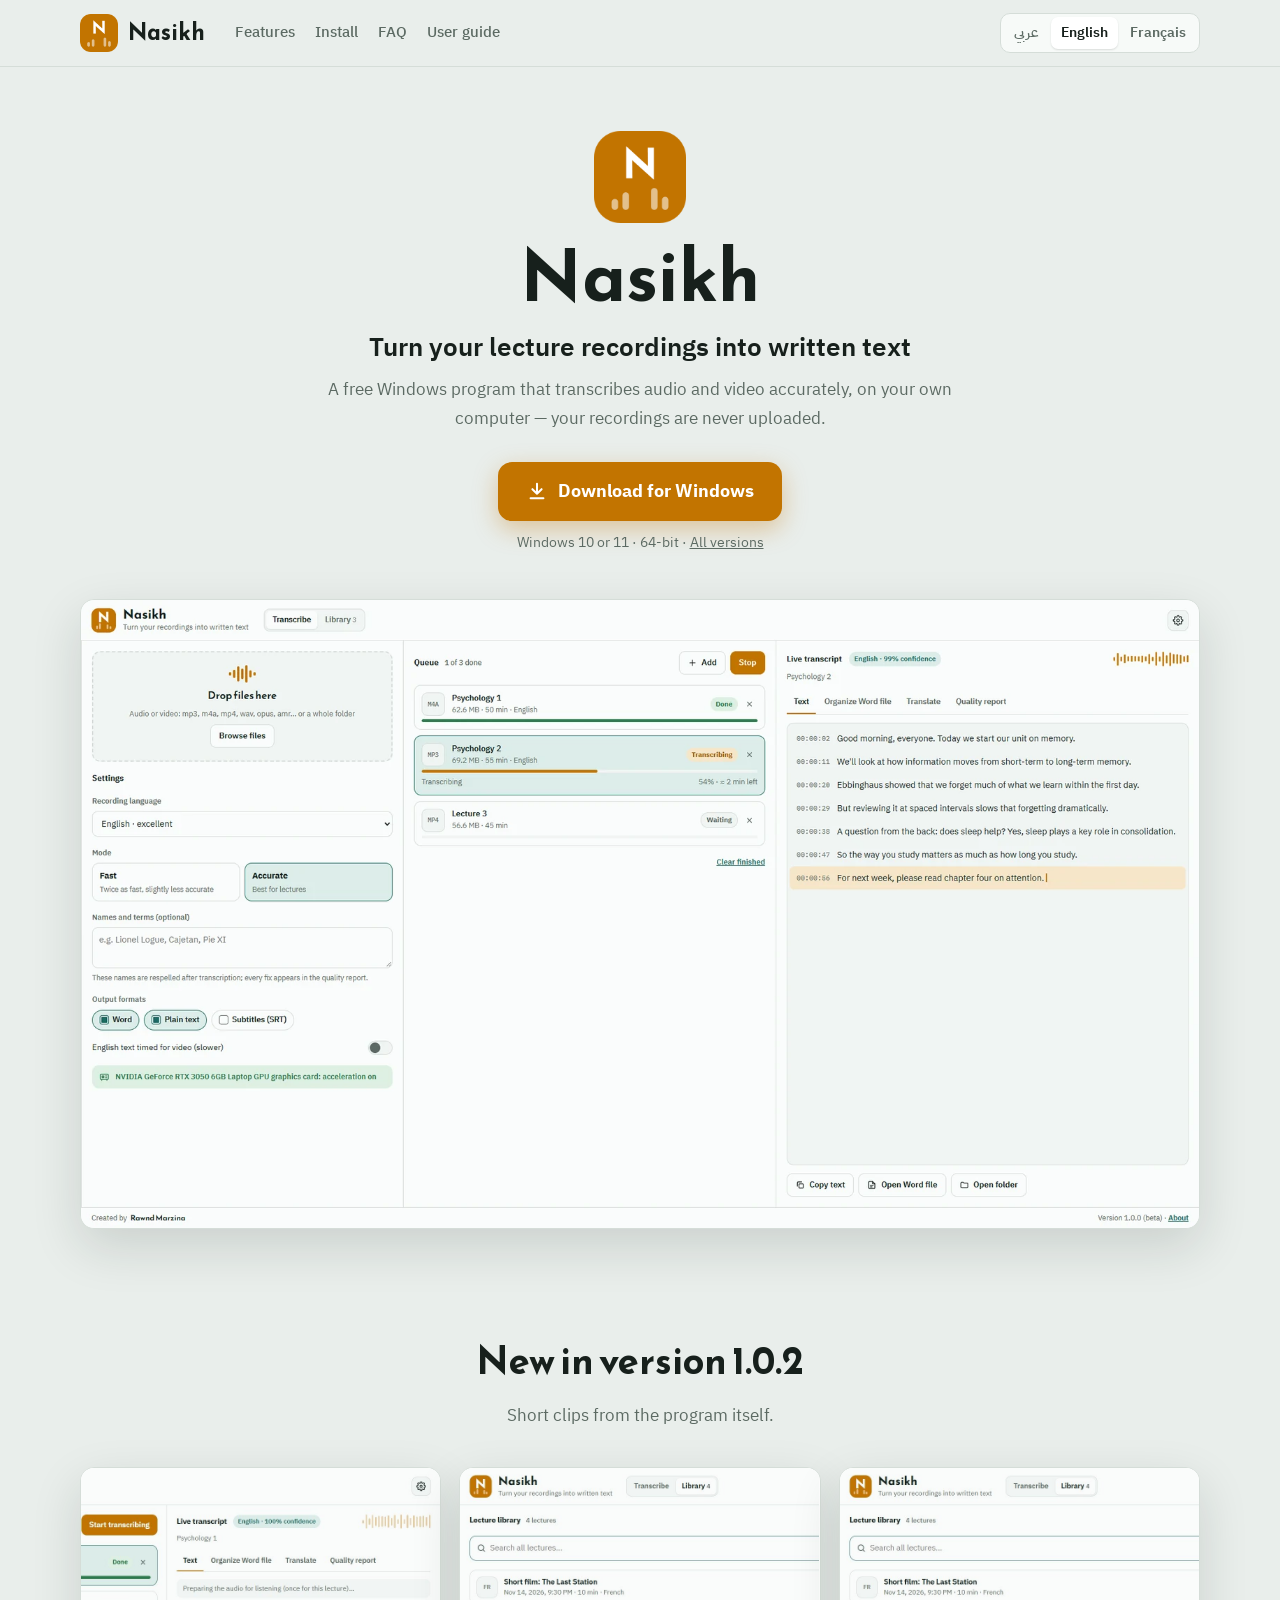
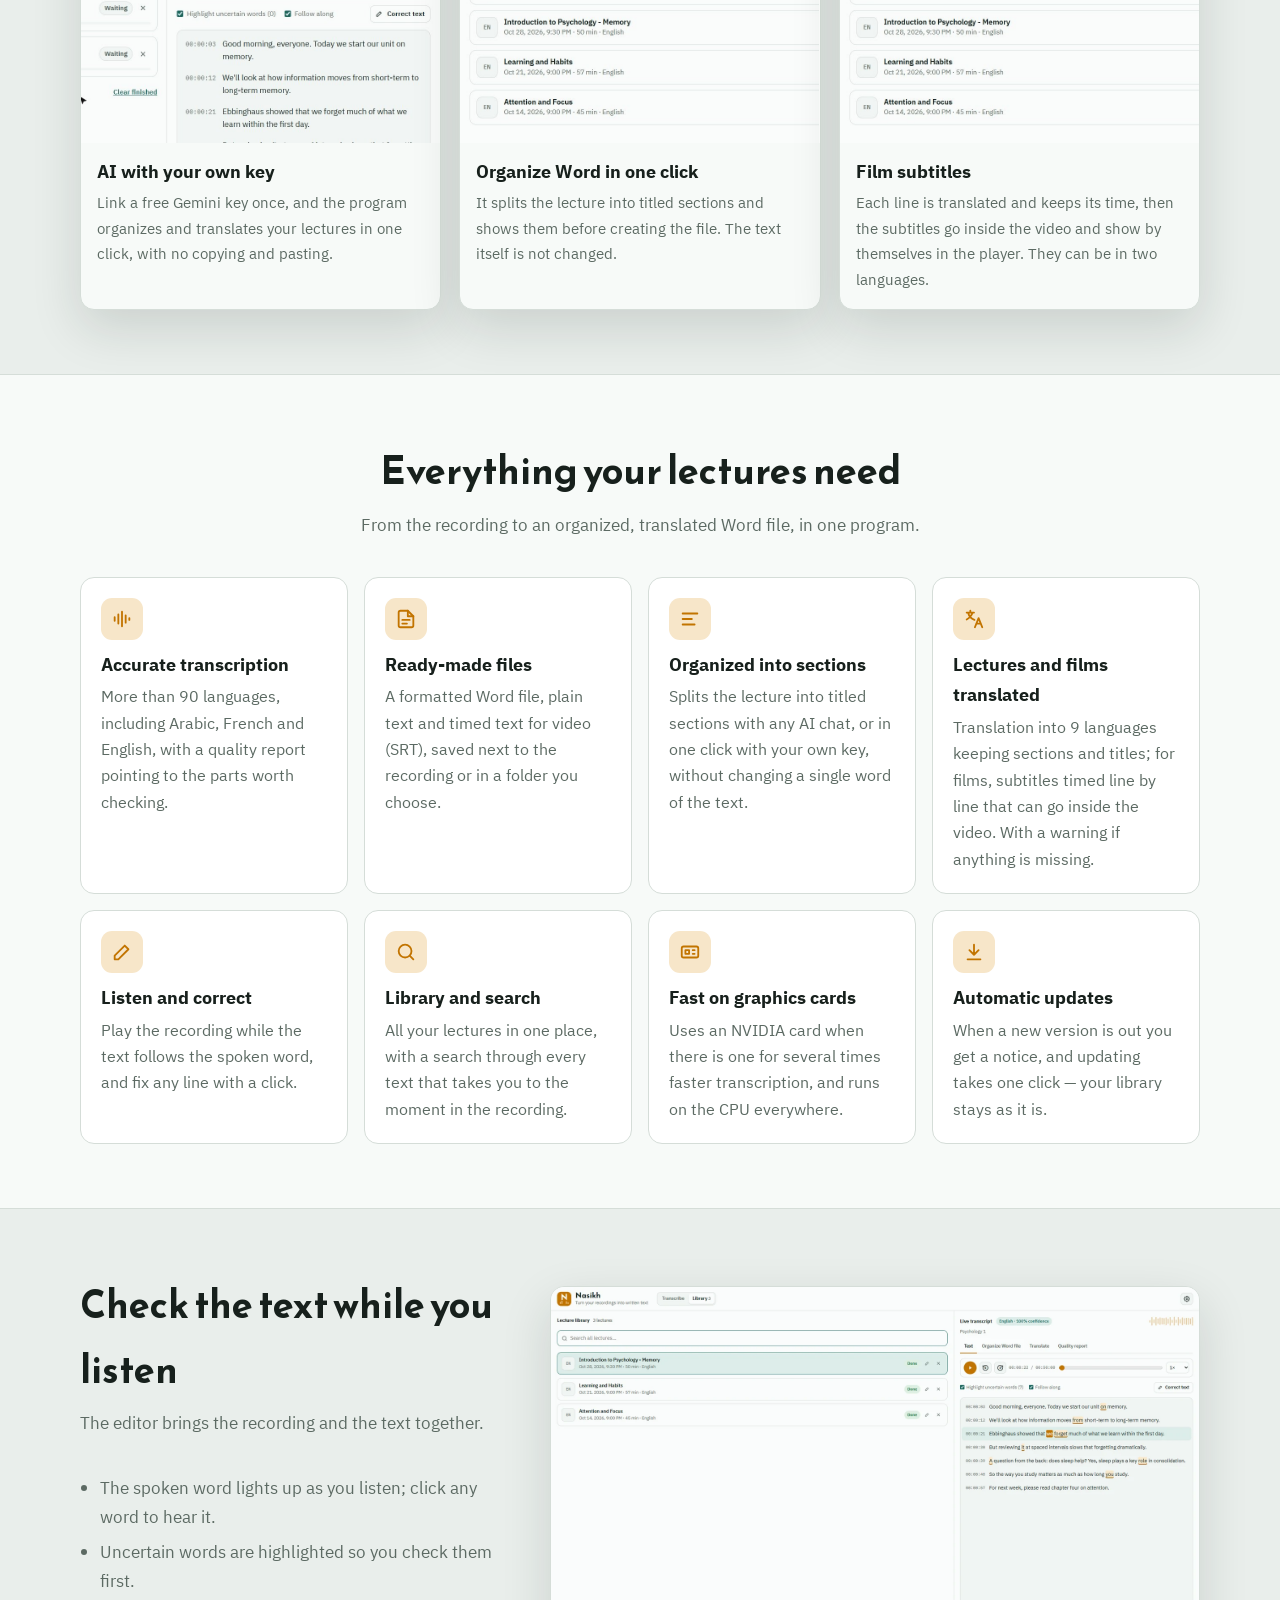
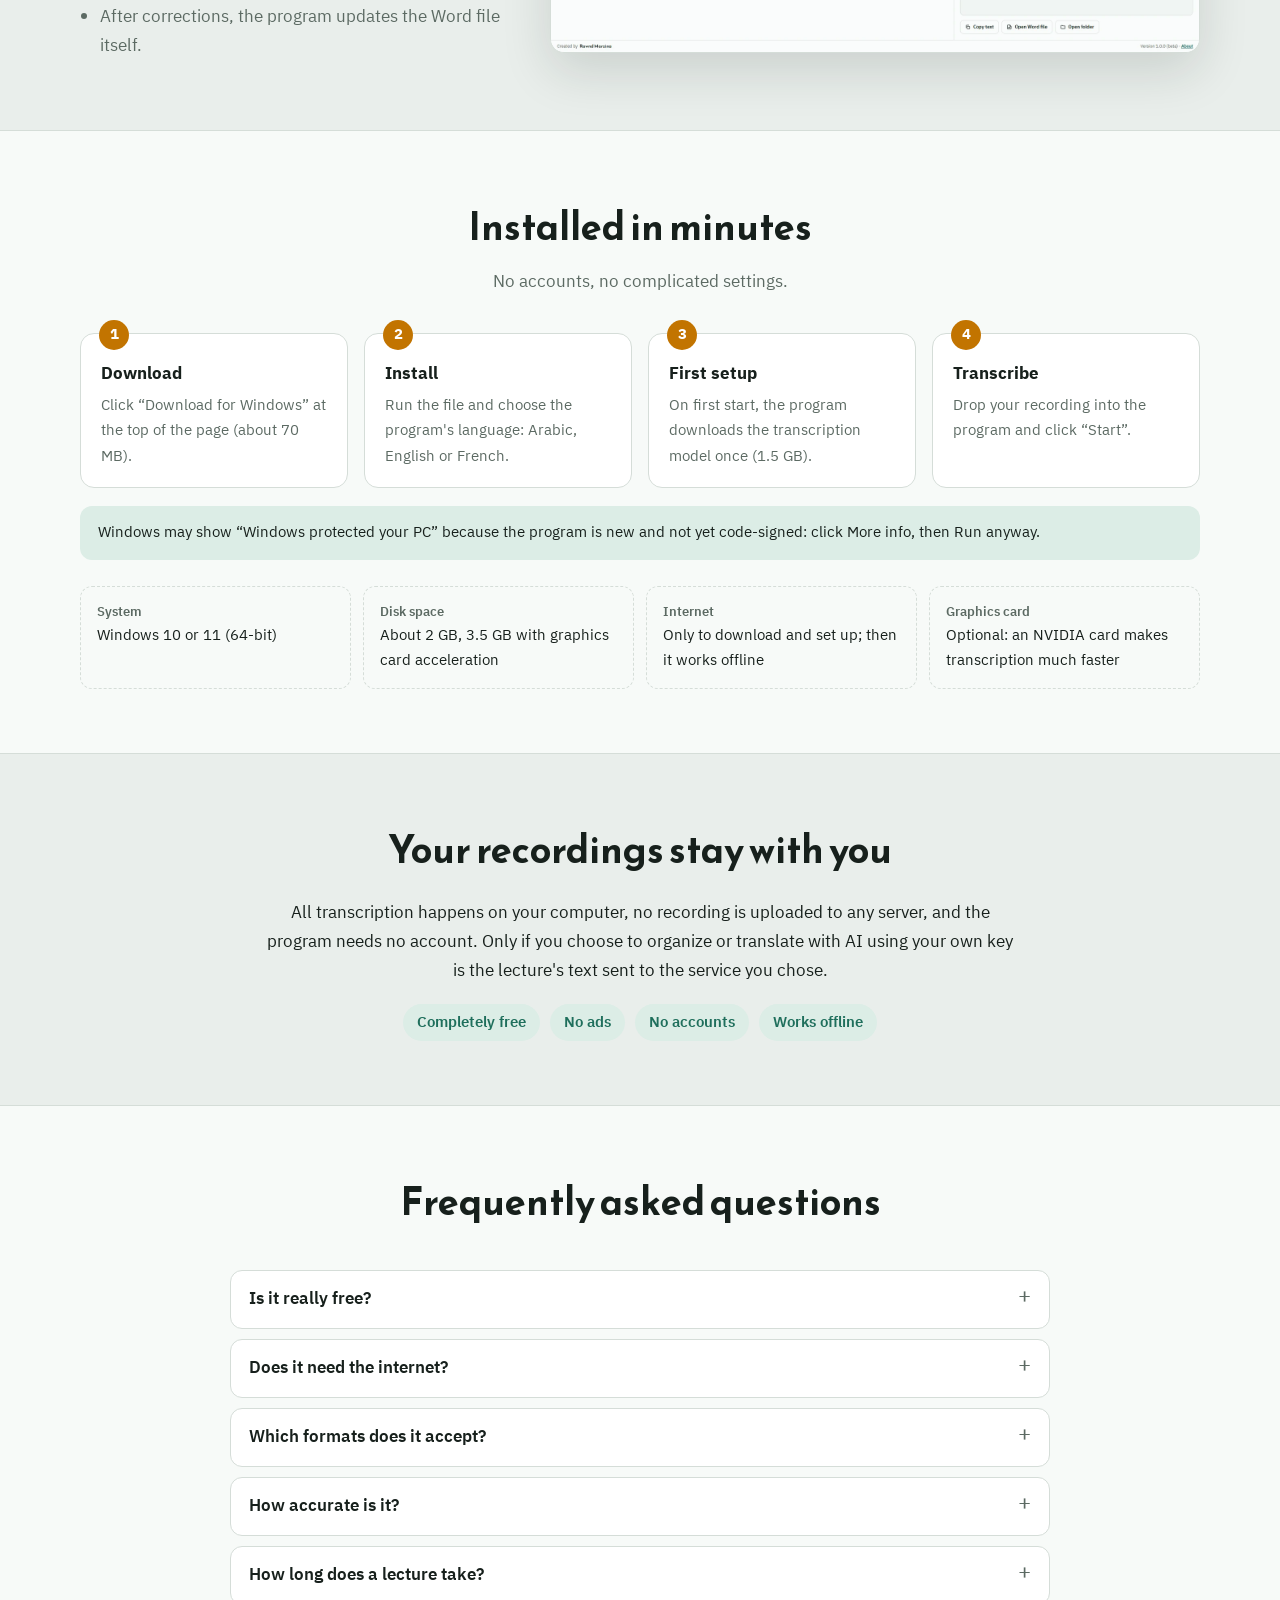
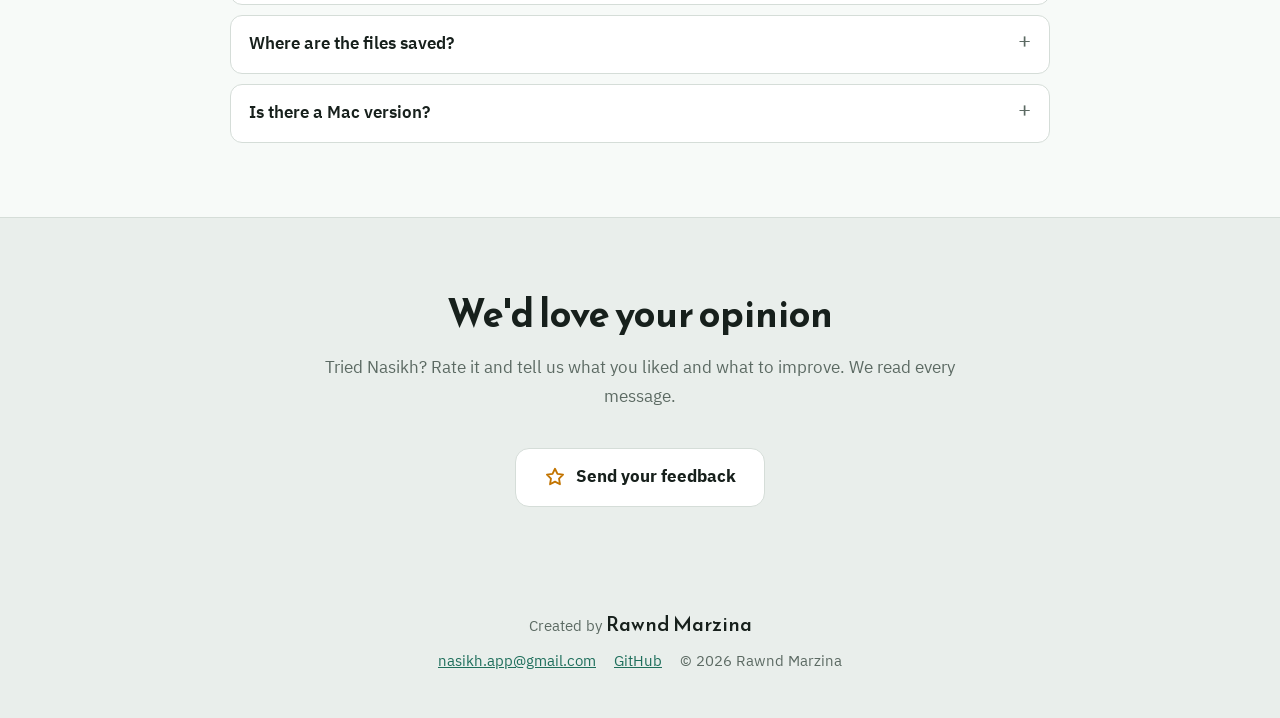
==== commit 022e4f35: "Add files via upload" ====
--- a/docs/index.html
+++ b/docs/index.html
@@ -48,6 +48,18 @@
     <div class="shot"><img id="shotMain" src="img/shot-ar-transcribe.webp" width="1600" height="900" alt=""></div>
   </div>
 
+  <section id="new">
+    <div class="wrap">
+      <h2 data-t="newTitle"></h2>
+      <p class="lead" data-t="newLead"></p>
+      <div class="clips">
+        <figure class="clip"><video data-clip="ai" muted loop playsinline autoplay preload="metadata"></video><figcaption><h3 data-t="n1t"></h3><p data-t="n1"></p></figcaption></figure>
+        <figure class="clip"><video data-clip="organize" muted loop playsinline autoplay preload="metadata"></video><figcaption><h3 data-t="n2t"></h3><p data-t="n2"></p></figcaption></figure>
+        <figure class="clip"><video data-clip="film" muted loop playsinline autoplay preload="metadata"></video><figcaption><h3 data-t="n3t"></h3><p data-t="n3"></p></figcaption></figure>
+      </div>
+    </div>
+  </section>
+
   <section id="features" class="alt">
     <div class="wrap">
       <h2 data-t="featTitle"></h2>
@@ -154,8 +166,8 @@
       featTitle: "كل ما تحتاجه لمحاضراتك", featLead: "من التسجيل إلى ملف Word مرتّب ومترجم، في برنامج واحد.",
       f1t: "تفريغ دقيق", f1: "أكثر من 90 لغة، منها العربية والفرنسية والإنجليزية، مع تقرير جودة يدلّك على المواضع التي تحتاج مراجعة.",
       f2t: "ملفات جاهزة", f2: "ملف Word منسّق، ونص عادي، ونص بتوقيت للفيديو (SRT)، تُحفظ بجانب التسجيل أو في المجلد الذي تختاره.",
-      f3t: "ترتيب في أقسام", f3: "يقسّم المحاضرة إلى أقسام بعناوين بمساعدة أي منصة ذكاء اصطناعي، دون أن يغيّر كلمة واحدة من النص.",
-      f4t: "ترجمة المحاضرة", f4: "ترجمة إلى 9 لغات مع الحفاظ على الأقسام والعناوين، وتنبيه إذا نقص شيء من الترجمة.",
+      f3t: "ترتيب في أقسام", f3: "يقسّم المحاضرة إلى أقسام بعناوين بمساعدة أي منصة ذكاء اصطناعي، أو بضغطة واحدة بمفتاحك الخاص، دون أن يغيّر كلمة واحدة من النص.",
+      f4t: "ترجمة المحاضرات والأفلام", f4: "ترجمة إلى 9 لغات مع الحفاظ على الأقسام والعناوين، وللأفلام ترجمة بتوقيت كل سطر تُدمج داخل الفيديو، مع تنبيه إذا نقص شيء.",
       f5t: "استماع وتصحيح", f5: "استمع إلى التسجيل والنص يتابع الكلمة المقروءة، وصحّح أي سطر بضغطة.",
       f6t: "مكتبة وبحث", f6: "كل محاضراتك في مكان واحد، مع بحث في نصوصها كلها يأخذك إلى اللحظة نفسها في التسجيل.",
       f7t: "سريع على كرت الشاشة", f7: "يستعمل كرت NVIDIA إن وُجد ليكون التفريغ أسرع بعدة مرات، ويعمل على المعالج في كل الأجهزة.",
@@ -174,7 +186,11 @@
       rDiskT: "المساحة", rDisk: "حوالي 2 غ.ب، و3.5 غ.ب مع تسريع كرت الشاشة",
       rNetT: "الإنترنت", rNet: "للتنزيل والتجهيز الأول فقط، ثم يعمل دونه",
       rGpuT: "كرت الشاشة", rGpu: "اختياري: كرت NVIDIA يجعل التفريغ أسرع بكثير",
-      prTitle: "تسجيلاتك تبقى عندك", pr: "يجري التفريغ كله على جهازك. لا يُرفع أي تسجيل أو نص إلى أي خادم، ولا يحتاج البرنامج إلى حساب.",
+      prTitle: "تسجيلاتك تبقى عندك", pr: "يجري التفريغ كله على جهازك، ولا يُرفع أي تسجيل إلى أي خادم، ولا يحتاج البرنامج إلى حساب. فقط إن اخترت الترتيب أو الترجمة بالذكاء الاصطناعي بمفتاحك، يُرسل نص المحاضرة إلى الخدمة التي اخترتها.",
+      newTitle: "الجديد في الإصدار 1.0.2", newLead: "مقاطع قصيرة من البرنامج نفسه.",
+      n1t: "الذكاء الاصطناعي بمفتاحك", n1: "اربط مفتاح Gemini المجاني مرة واحدة، فيرتّب البرنامج محاضراتك ويترجمها بضغطة، بلا نسخ ولصق.",
+      n2t: "ترتيب Word بضغطة واحدة", n2: "يقسّم المحاضرة إلى أقسام بعناوين ويريك الأقسام قبل إنشاء الملف. النص نفسه لا يتغيّر.",
+      n3t: "ترجمة الأفلام", n3: "يترجم كل سطر ويبقيه في توقيته، ثم يدمج الترجمة داخل الفيديو فتظهر وحدها في المشغّل. ويمكن أن تكون بلغتين.",
       b1: "مجاني بالكامل", b2: "بلا إعلانات", b3: "بلا حسابات", b4: "يعمل دون إنترنت",
       faqTitle: "أسئلة شائعة",
       q1: "هل البرنامج مجاني فعلاً؟", a1: "نعم، مجاني بالكامل وبلا إعلانات ولا اشتراكات.",
@@ -198,8 +214,8 @@
       featTitle: "Everything your lectures need", featLead: "From the recording to an organized, translated Word file, in one program.",
       f1t: "Accurate transcription", f1: "More than 90 languages, including Arabic, French and English, with a quality report pointing to the parts worth checking.",
       f2t: "Ready-made files", f2: "A formatted Word file, plain text and timed text for video (SRT), saved next to the recording or in a folder you choose.",
-      f3t: "Organized into sections", f3: "Splits the lecture into titled sections with any AI chat, without changing a single word of the text.",
-      f4t: "Lecture translation", f4: "Translation into 9 languages keeping sections and titles, with a warning if anything is missing.",
+      f3t: "Organized into sections", f3: "Splits the lecture into titled sections with any AI chat, or in one click with your own key, without changing a single word of the text.",
+      f4t: "Lectures and films translated", f4: "Translation into 9 languages keeping sections and titles; for films, subtitles timed line by line that can go inside the video. With a warning if anything is missing.",
       f5t: "Listen and correct", f5: "Play the recording while the text follows the spoken word, and fix any line with a click.",
       f6t: "Library and search", f6: "All your lectures in one place, with a search through every text that takes you to the moment in the recording.",
       f7t: "Fast on graphics cards", f7: "Uses an NVIDIA card when there is one for several times faster transcription, and runs on the CPU everywhere.",
@@ -218,7 +234,11 @@
       rDiskT: "Disk space", rDisk: "About 2 GB, 3.5 GB with graphics card acceleration",
       rNetT: "Internet", rNet: "Only to download and set up; then it works offline",
       rGpuT: "Graphics card", rGpu: "Optional: an NVIDIA card makes transcription much faster",
-      prTitle: "Your recordings stay with you", pr: "All transcription happens on your computer. No recording or text is uploaded to any server, and the program needs no account.",
+      prTitle: "Your recordings stay with you", pr: "All transcription happens on your computer, no recording is uploaded to any server, and the program needs no account. Only if you choose to organize or translate with AI using your own key is the lecture's text sent to the service you chose.",
+      newTitle: "New in version 1.0.2", newLead: "Short clips from the program itself.",
+      n1t: "AI with your own key", n1: "Link a free Gemini key once, and the program organizes and translates your lectures in one click, with no copying and pasting.",
+      n2t: "Organize Word in one click", n2: "It splits the lecture into titled sections and shows them before creating the file. The text itself is not changed.",
+      n3t: "Film subtitles", n3: "Each line is translated and keeps its time, then the subtitles go inside the video and show by themselves in the player. They can be in two languages.",
       b1: "Completely free", b2: "No ads", b3: "No accounts", b4: "Works offline",
       faqTitle: "Frequently asked questions",
       q1: "Is it really free?", a1: "Yes — completely free, with no ads and no subscriptions.",
@@ -242,8 +262,8 @@
       featTitle: "Tout ce dont vos cours ont besoin", featLead: "De l'enregistrement à un fichier Word organisé et traduit, dans un seul programme.",
       f1t: "Transcription précise", f1: "Plus de 90 langues, dont l'arabe, le français et l'anglais, avec un rapport de qualité qui signale les passages à vérifier.",
       f2t: "Fichiers prêts", f2: "Un fichier Word mis en forme, du texte brut et du texte minuté pour la vidéo (SRT), à côté de l'enregistrement ou dans le dossier de votre choix.",
-      f3t: "Organisation en sections", f3: "Découpe le cours en sections titrées avec n'importe quelle IA, sans changer un seul mot du texte.",
-      f4t: "Traduction du cours", f4: "Traduction dans 9 langues en gardant sections et titres, avec une alerte s'il manque quelque chose.",
+      f3t: "Organisation en sections", f3: "Découpe le cours en sections titrées avec n'importe quelle IA, ou en un clic avec votre propre clé, sans changer un seul mot du texte.",
+      f4t: "Traduction des cours et des films", f4: "Traduction dans 9 langues en gardant sections et titres ; pour les films, des sous-titres minutés ligne par ligne, intégrables à la vidéo. Avec une alerte s'il manque quelque chose.",
       f5t: "Écouter et corriger", f5: "Écoutez l'enregistrement pendant que le texte suit le mot prononcé, et corrigez une ligne d'un clic.",
       f6t: "Bibliothèque et recherche", f6: "Tous vos cours au même endroit, avec une recherche dans tous les textes qui vous amène au moment précis de l'enregistrement.",
       f7t: "Rapide avec une carte graphique", f7: "Utilise une carte NVIDIA s'il y en a une pour une transcription plusieurs fois plus rapide, et fonctionne partout sur le processeur.",
@@ -262,7 +282,11 @@
       rDiskT: "Espace disque", rDisk: "Environ 2 Go, 3,5 Go avec l'accélération graphique",
       rNetT: "Internet", rNet: "Seulement pour télécharger et préparer ; ensuite hors ligne",
       rGpuT: "Carte graphique", rGpu: "Facultatif : une carte NVIDIA accélère beaucoup la transcription",
-      prTitle: "Vos enregistrements restent chez vous", pr: "Toute la transcription se fait sur votre ordinateur. Aucun enregistrement ni texte n'est envoyé à un serveur, et le programme ne demande aucun compte.",
+      prTitle: "Vos enregistrements restent chez vous", pr: "Toute la transcription se fait sur votre ordinateur, aucun enregistrement n'est envoyé à un serveur, et le programme ne demande aucun compte. Seulement si vous choisissez d'organiser ou de traduire avec l'IA et votre propre clé, le texte du cours est envoyé au service choisi.",
+      newTitle: "Nouveau dans la version 1.0.2", newLead: "De courtes vidéos du programme lui-même.",
+      n1t: "L'IA avec votre propre clé", n1: "Reliez une fois une clé Gemini gratuite, et le programme organise et traduit vos cours en un clic, sans copier-coller.",
+      n2t: "Organiser le Word en un clic", n2: "Il découpe le cours en sections titrées et vous les montre avant de créer le fichier. Le texte lui-même ne change pas.",
+      n3t: "Sous-titres de films", n3: "Chaque ligne est traduite et garde son minutage, puis les sous-titres sont intégrés à la vidéo et s'affichent tout seuls dans le lecteur. Ils peuvent être en deux langues.",
       b1: "Entièrement gratuit", b2: "Sans publicité", b3: "Sans compte", b4: "Fonctionne hors ligne",
       faqTitle: "Questions fréquentes",
       q1: "Est-ce vraiment gratuit ?", a1: "Oui, entièrement gratuit, sans publicité ni abonnement.",
@@ -316,6 +340,13 @@
     document.getElementById("shotMain").src = "img/shot-" + lang + "-transcribe.webp";
     document.getElementById("shotMain").alt = t.tagline;
     document.getElementById("shotEditor").src = "img/shot-" + lang + "-editor.webp";
+    document.querySelectorAll("video[data-clip]").forEach(function (v) {
+      var src = "img/new-" + v.dataset.clip + "-" + lang + ".mp4";
+      if (v.getAttribute("src") === src) return;
+      v.setAttribute("poster", "img/new-" + v.dataset.clip + "-" + lang + ".jpg");
+      v.setAttribute("src", src);
+      var p = v.play(); if (p && p.catch) p.catch(function () {});
+    });
     document.getElementById("shotEditor").alt = t.edTitle;
     if (release) {
       var v = release.version.split("-");
--- a/docs/style.css
+++ b/docs/style.css
@@ -54,6 +54,12 @@
 
 /* features */
 .grid { display: grid; grid-template-columns: repeat(auto-fit, minmax(240px, 1fr)); gap: 16px; }
+.clips { display: grid; grid-template-columns: repeat(auto-fit, minmax(280px, 1fr)); gap: 18px; }
+.clip { margin: 0; border: 1px solid var(--line); border-radius: 14px; overflow: hidden; background: var(--surface); box-shadow: var(--shadow); }
+.clip video { display: block; width: 100%; height: auto; aspect-ratio: 850 / 650; background: var(--surface-2); }
+.clip figcaption { padding: 14px 16px 16px; }
+.clip h3 { margin: 0 0 4px; font-size: 18px; }
+.clip p { margin: 0; color: var(--muted); font-size: 15px; }
 .card { padding: 20px; border: 1px solid var(--line); border-radius: 14px; background: var(--surface-2); }
 .card .ic { width: 42px; height: 42px; border-radius: 11px; display: grid; place-items: center; background: var(--accent-soft); color: var(--accent); margin-bottom: 10px; }
 .card .ic svg { width: 22px; height: 22px; }
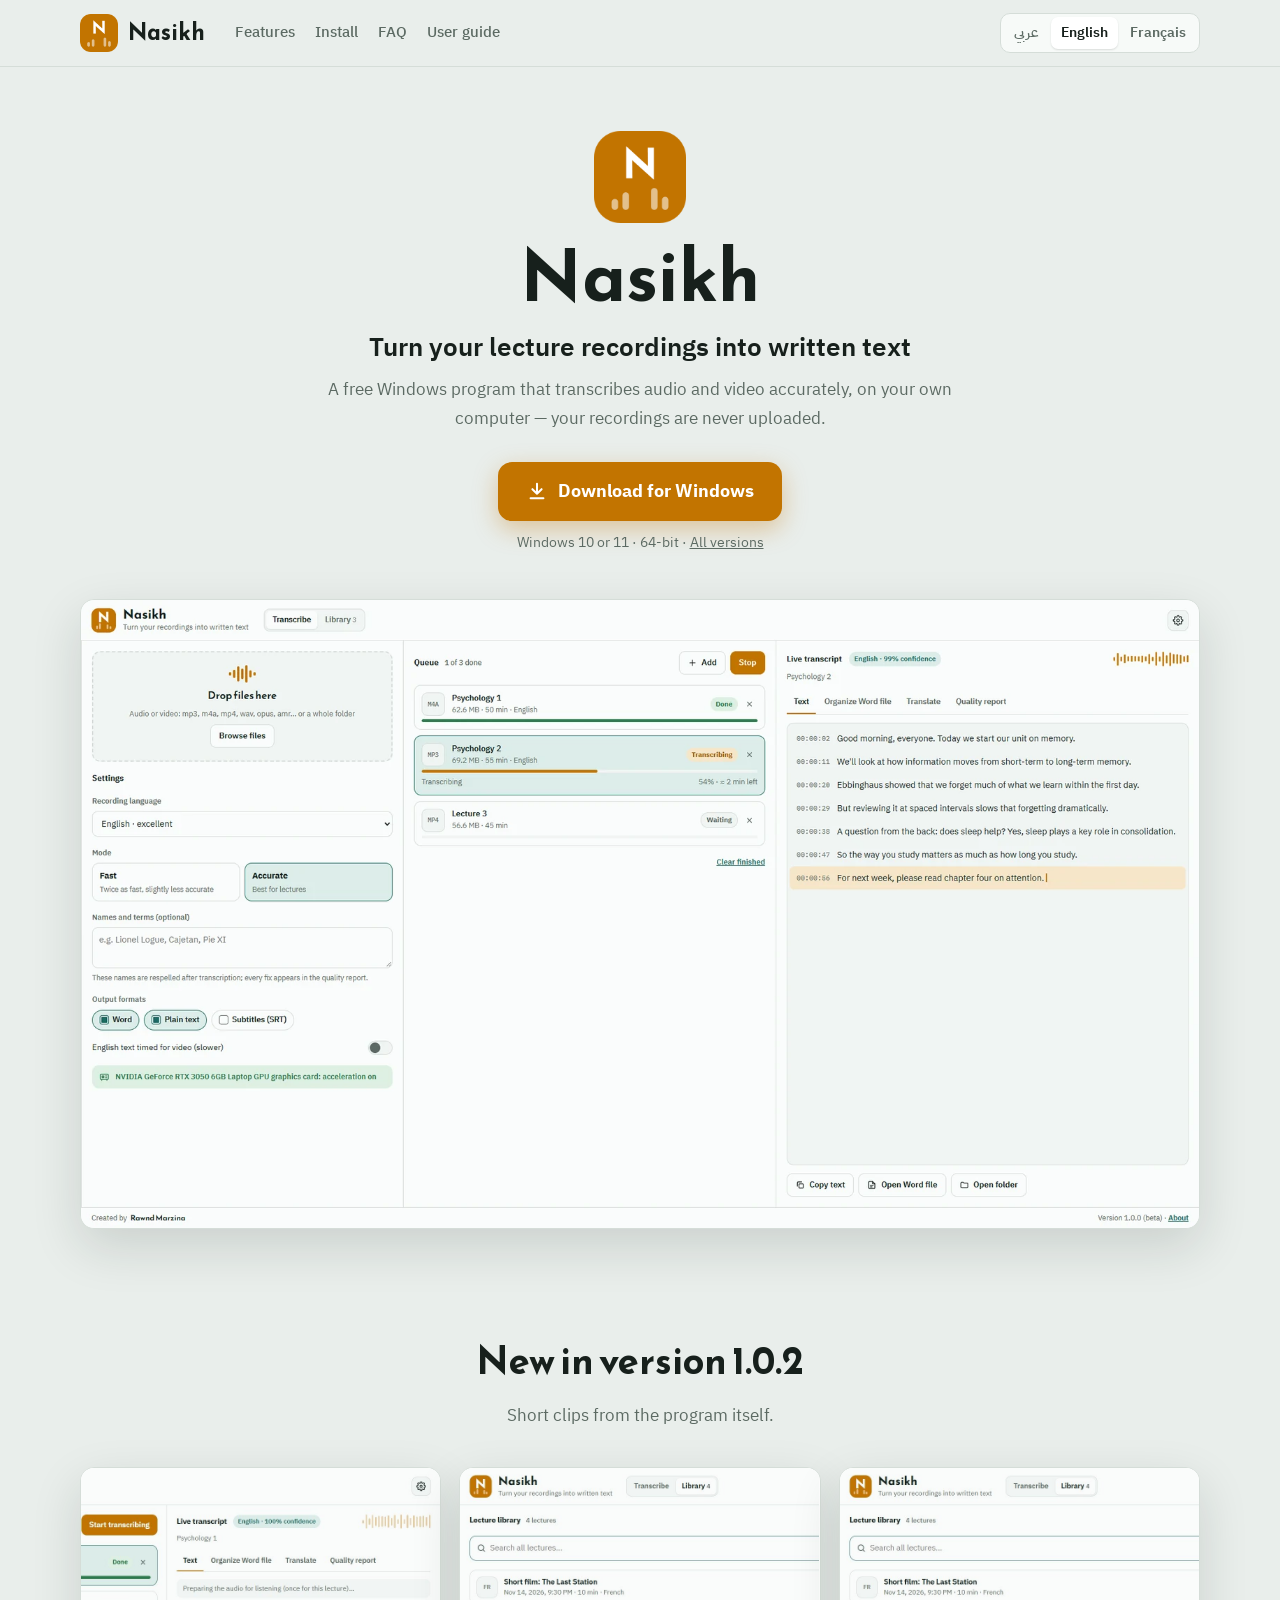
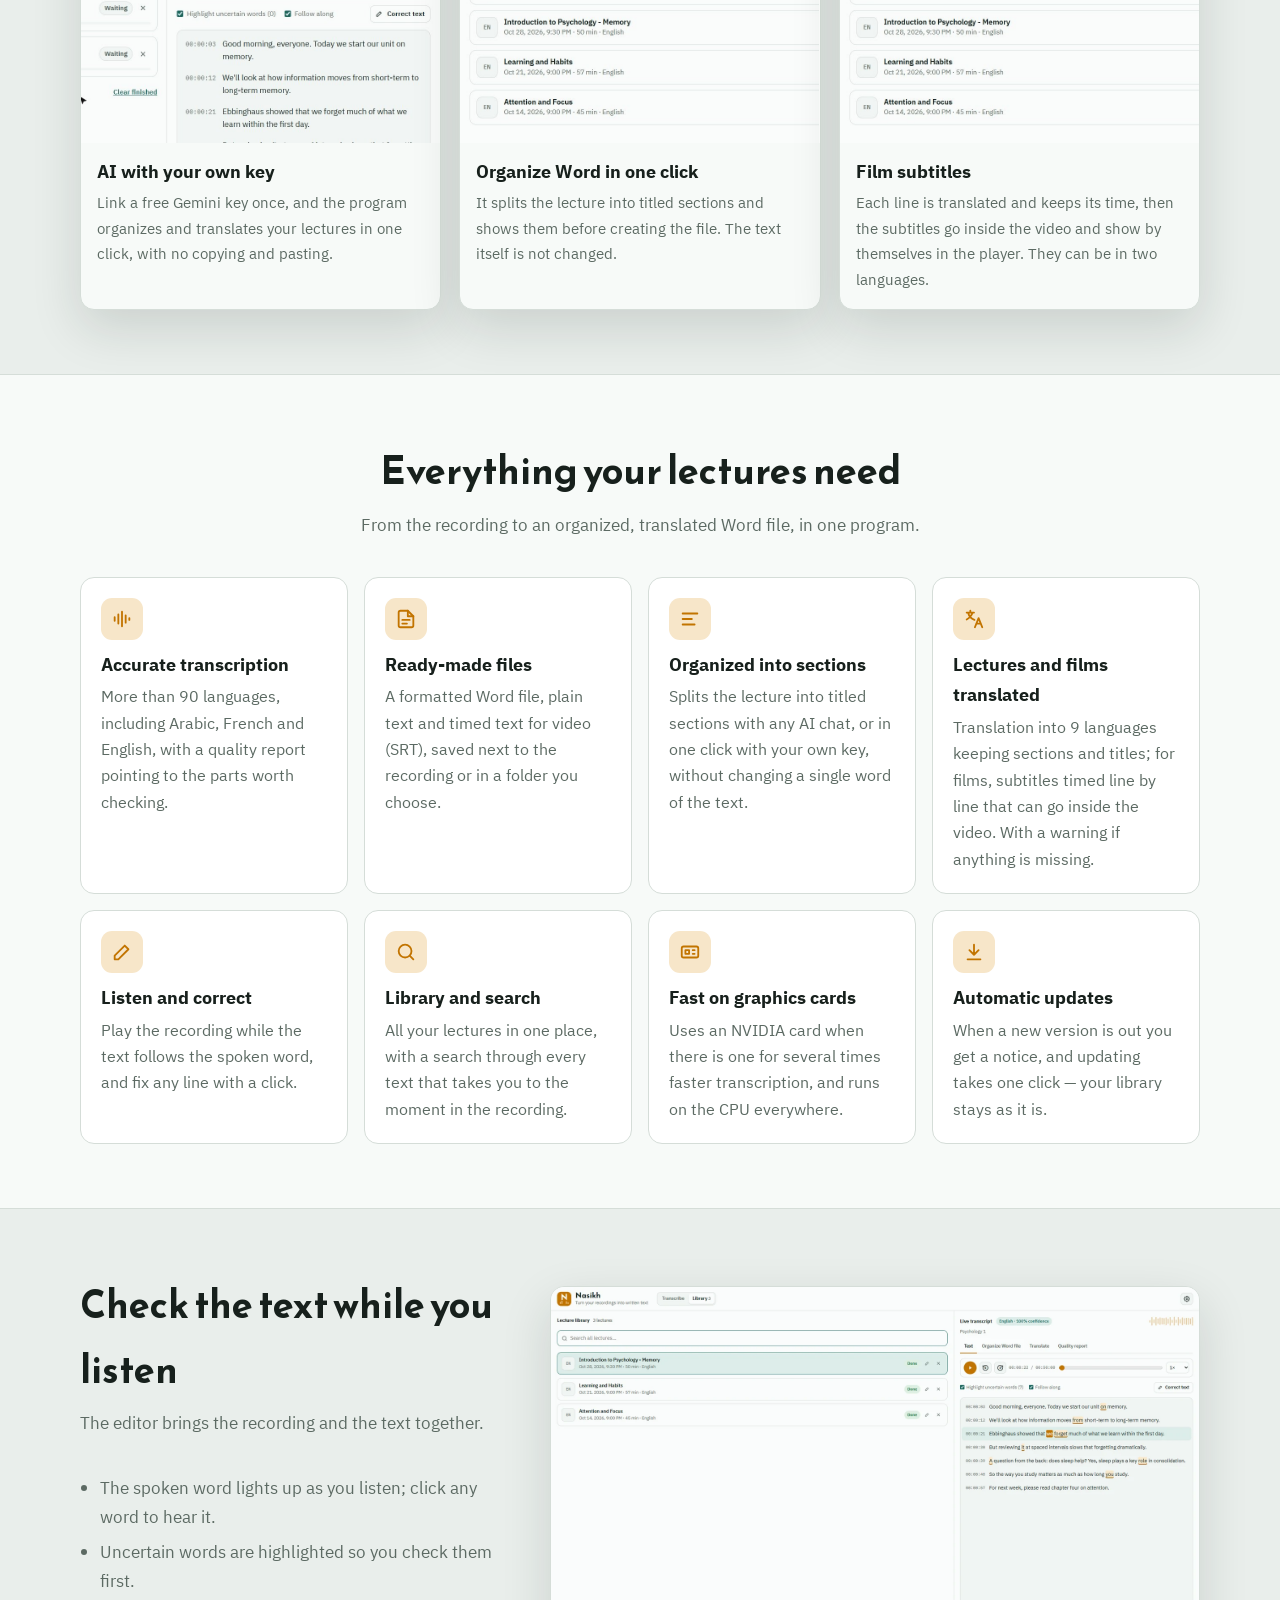
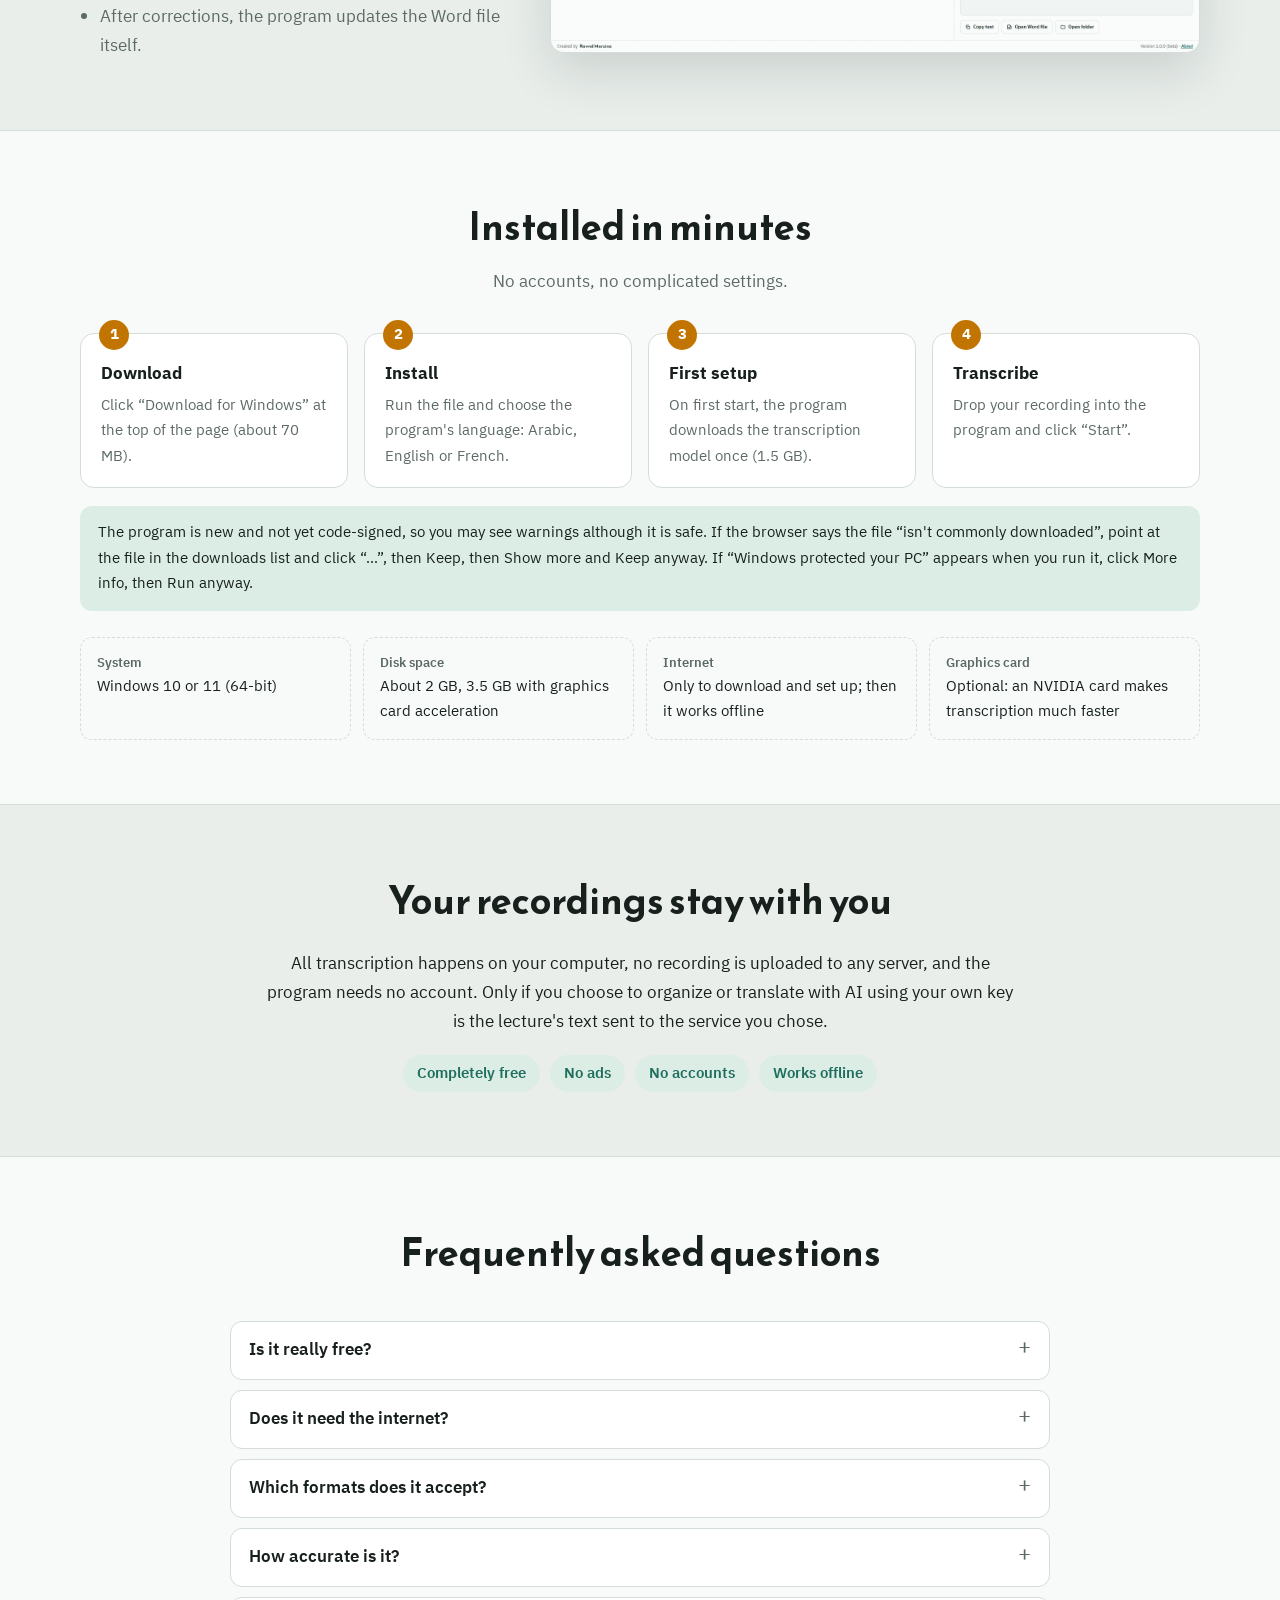
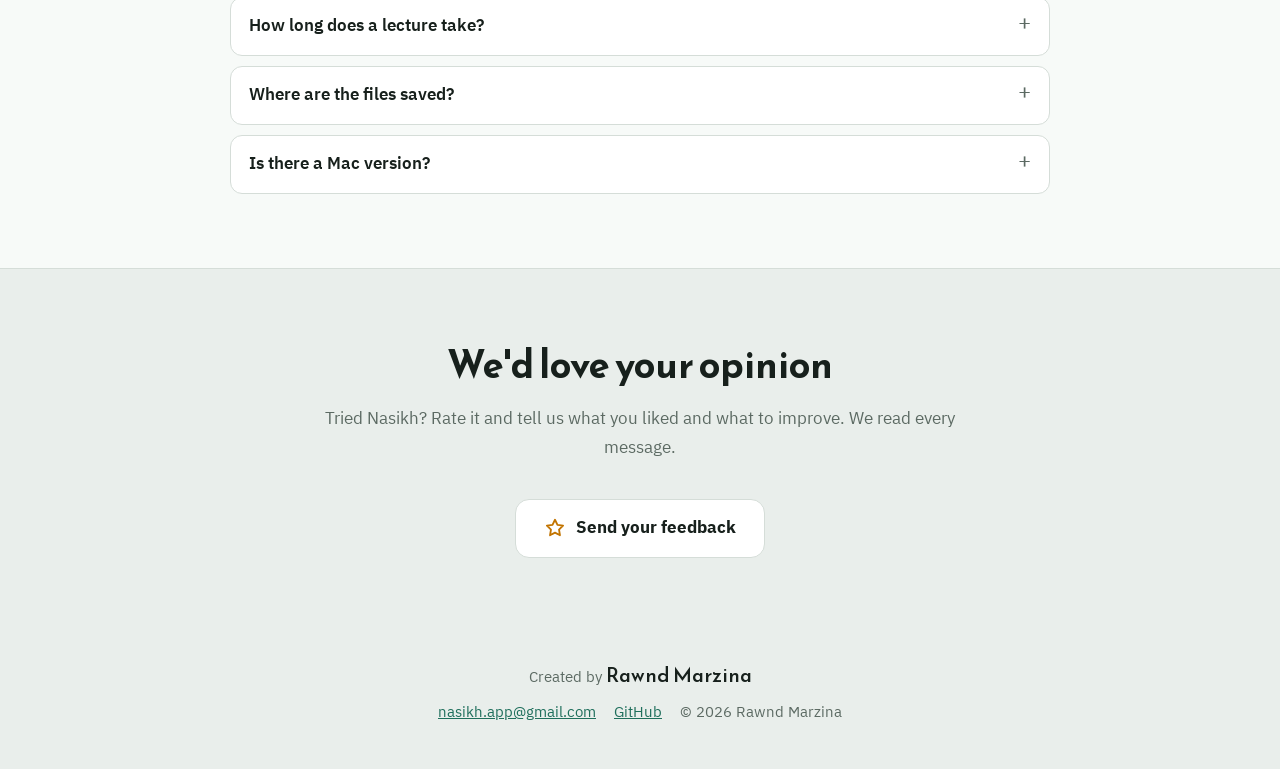
==== commit 8e0491c0: "Add files via upload" ====
--- a/docs/index.html
+++ b/docs/index.html
@@ -181,7 +181,7 @@
       s2t: "ثبّته", s2: "شغّل الملف، واختر لغة البرنامج: العربية أو الإنجليزية أو الفرنسية.",
       s3t: "التجهيز الأول", s3: "عند أول تشغيل ينزّل البرنامج نموذج التفريغ مرة واحدة فقط (1.5 غ.ب).",
       s4t: "ابدأ التفريغ", s4: "اسحب تسجيلك إلى البرنامج واضغط «ابدأ التفريغ».",
-      smartscreen: "قد يظهر تحذير «Windows protected your PC» لأن البرنامج جديد وغير موقّع رقمياً بعد: اضغط More info ثم Run anyway.",
+      smartscreen: "البرنامج جديد وغير موقّع رقمياً بعد، لذلك قد تظهر تحذيرات وهو سليم. إن قال المتصفح إن الملف «⁨isn't commonly downloaded⁩» فمرّر الماوس على الملف في قائمة التنزيلات واضغط «…» ثم ⁨Keep⁩، ثم ⁨Show more⁩ ثم ⁨Keep anyway⁩. وإن ظهر «⁨Windows protected your PC⁩» عند التشغيل فاضغط ⁨More info⁩ ثم ⁨Run anyway⁩.",
       rOsT: "النظام", rOs: "ويندوز 10 أو 11 (64 بت)",
       rDiskT: "المساحة", rDisk: "حوالي 2 غ.ب، و3.5 غ.ب مع تسريع كرت الشاشة",
       rNetT: "الإنترنت", rNet: "للتنزيل والتجهيز الأول فقط، ثم يعمل دونه",
@@ -229,7 +229,7 @@
       s2t: "Install", s2: "Run the file and choose the program's language: Arabic, English or French.",
       s3t: "First setup", s3: "On first start, the program downloads the transcription model once (1.5 GB).",
       s4t: "Transcribe", s4: "Drop your recording into the program and click “Start”.",
-      smartscreen: "Windows may show “Windows protected your PC” because the program is new and not yet code-signed: click More info, then Run anyway.",
+      smartscreen: "The program is new and not yet code-signed, so you may see warnings although it is safe. If the browser says the file “isn't commonly downloaded”, point at the file in the downloads list and click “…”, then Keep, then Show more and Keep anyway. If “Windows protected your PC” appears when you run it, click More info, then Run anyway.",
       rOsT: "System", rOs: "Windows 10 or 11 (64-bit)",
       rDiskT: "Disk space", rDisk: "About 2 GB, 3.5 GB with graphics card acceleration",
       rNetT: "Internet", rNet: "Only to download and set up; then it works offline",
@@ -277,7 +277,7 @@
       s2t: "Installez", s2: "Lancez le fichier et choisissez la langue du programme : arabe, anglais ou français.",
       s3t: "Première préparation", s3: "Au premier lancement, le programme télécharge une seule fois le modèle de transcription (1,5 Go).",
       s4t: "Transcrivez", s4: "Déposez votre enregistrement dans le programme et cliquez sur « Démarrer ».",
-      smartscreen: "Windows peut afficher « Windows a protégé votre ordinateur », car le programme est nouveau et pas encore signé : cliquez sur Informations complémentaires, puis Exécuter quand même.",
+      smartscreen: "Le programme est nouveau et pas encore signé, des avertissements peuvent donc s'afficher bien qu'il soit sûr. Si le navigateur indique que le fichier « n'est pas téléchargé couramment », pointez le fichier dans la liste des téléchargements et cliquez sur « … », puis Conserver, puis Afficher plus et Conserver quand même. Si « Windows a protégé votre ordinateur » s'affiche au lancement, cliquez sur Informations complémentaires, puis Exécuter quand même.",
       rOsT: "Système", rOs: "Windows 10 ou 11 (64 bits)",
       rDiskT: "Espace disque", rDisk: "Environ 2 Go, 3,5 Go avec l'accélération graphique",
       rNetT: "Internet", rNet: "Seulement pour télécharger et préparer ; ensuite hors ligne",
